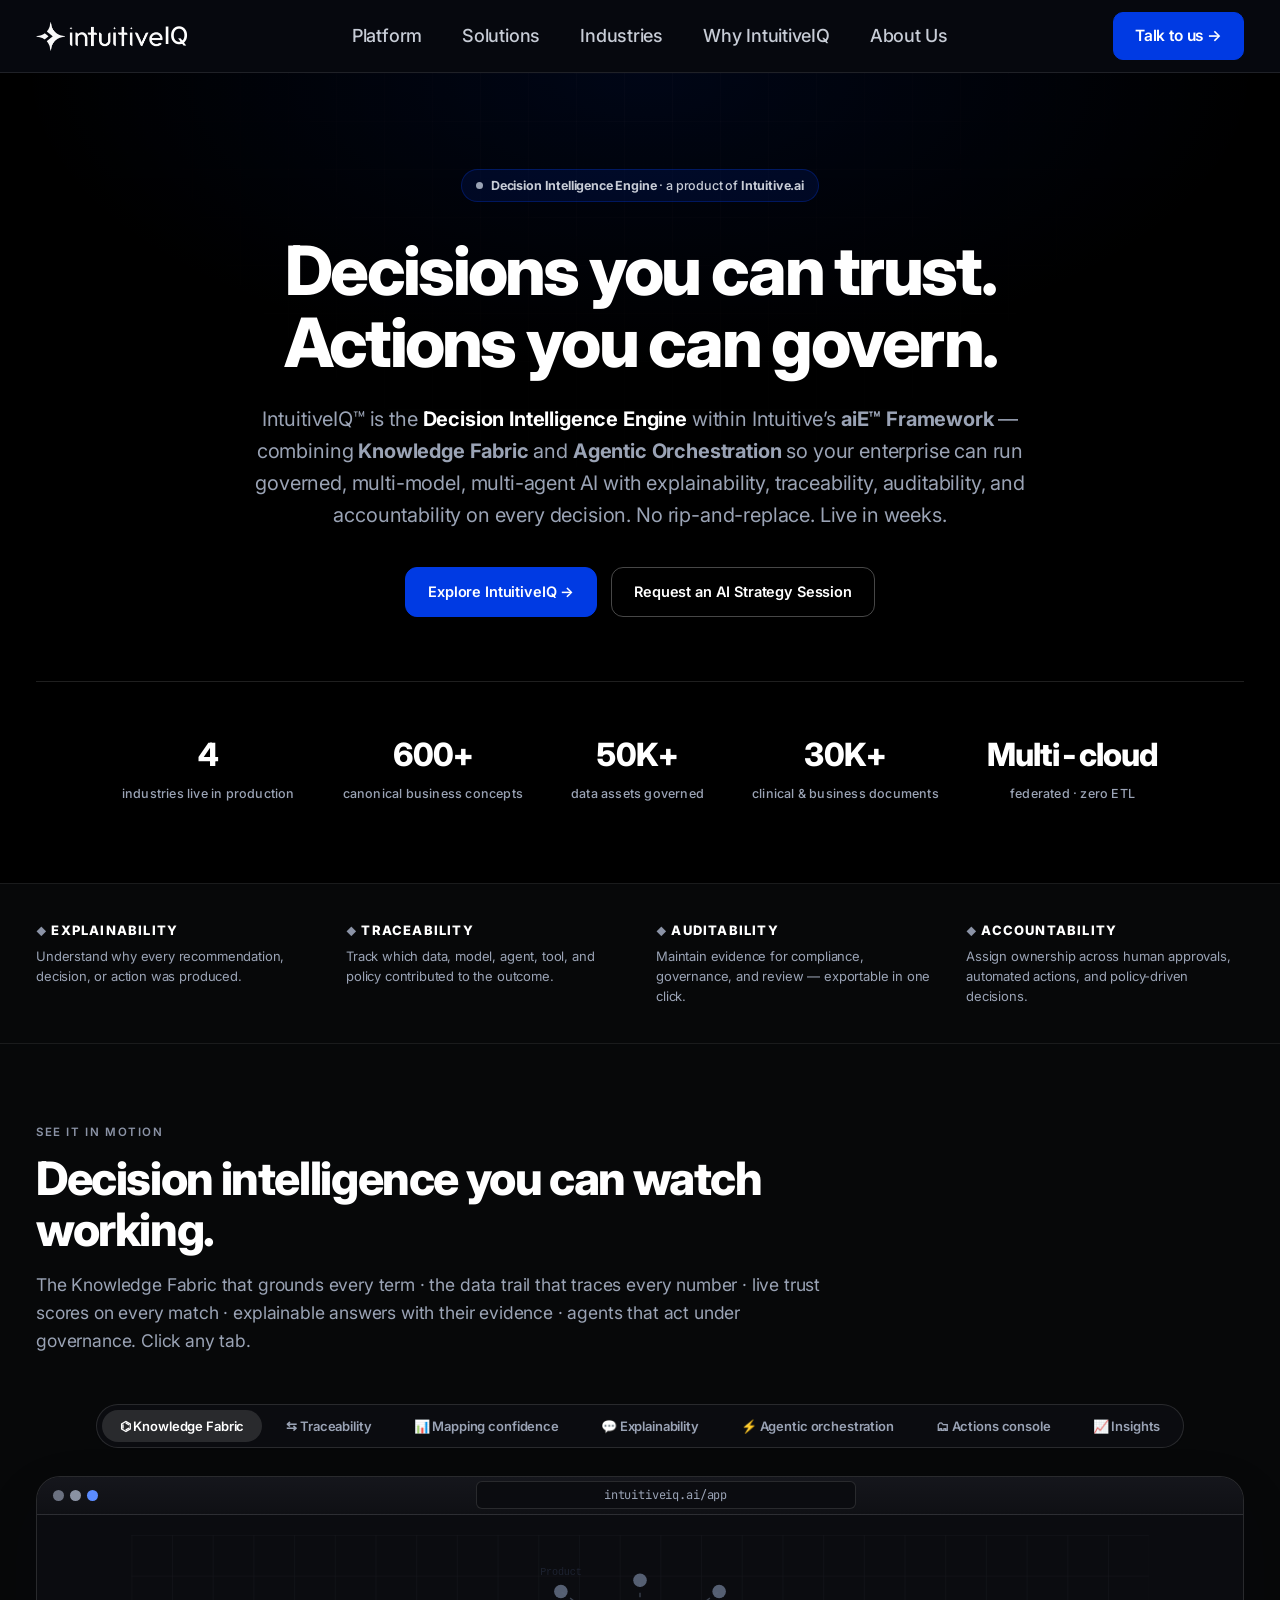
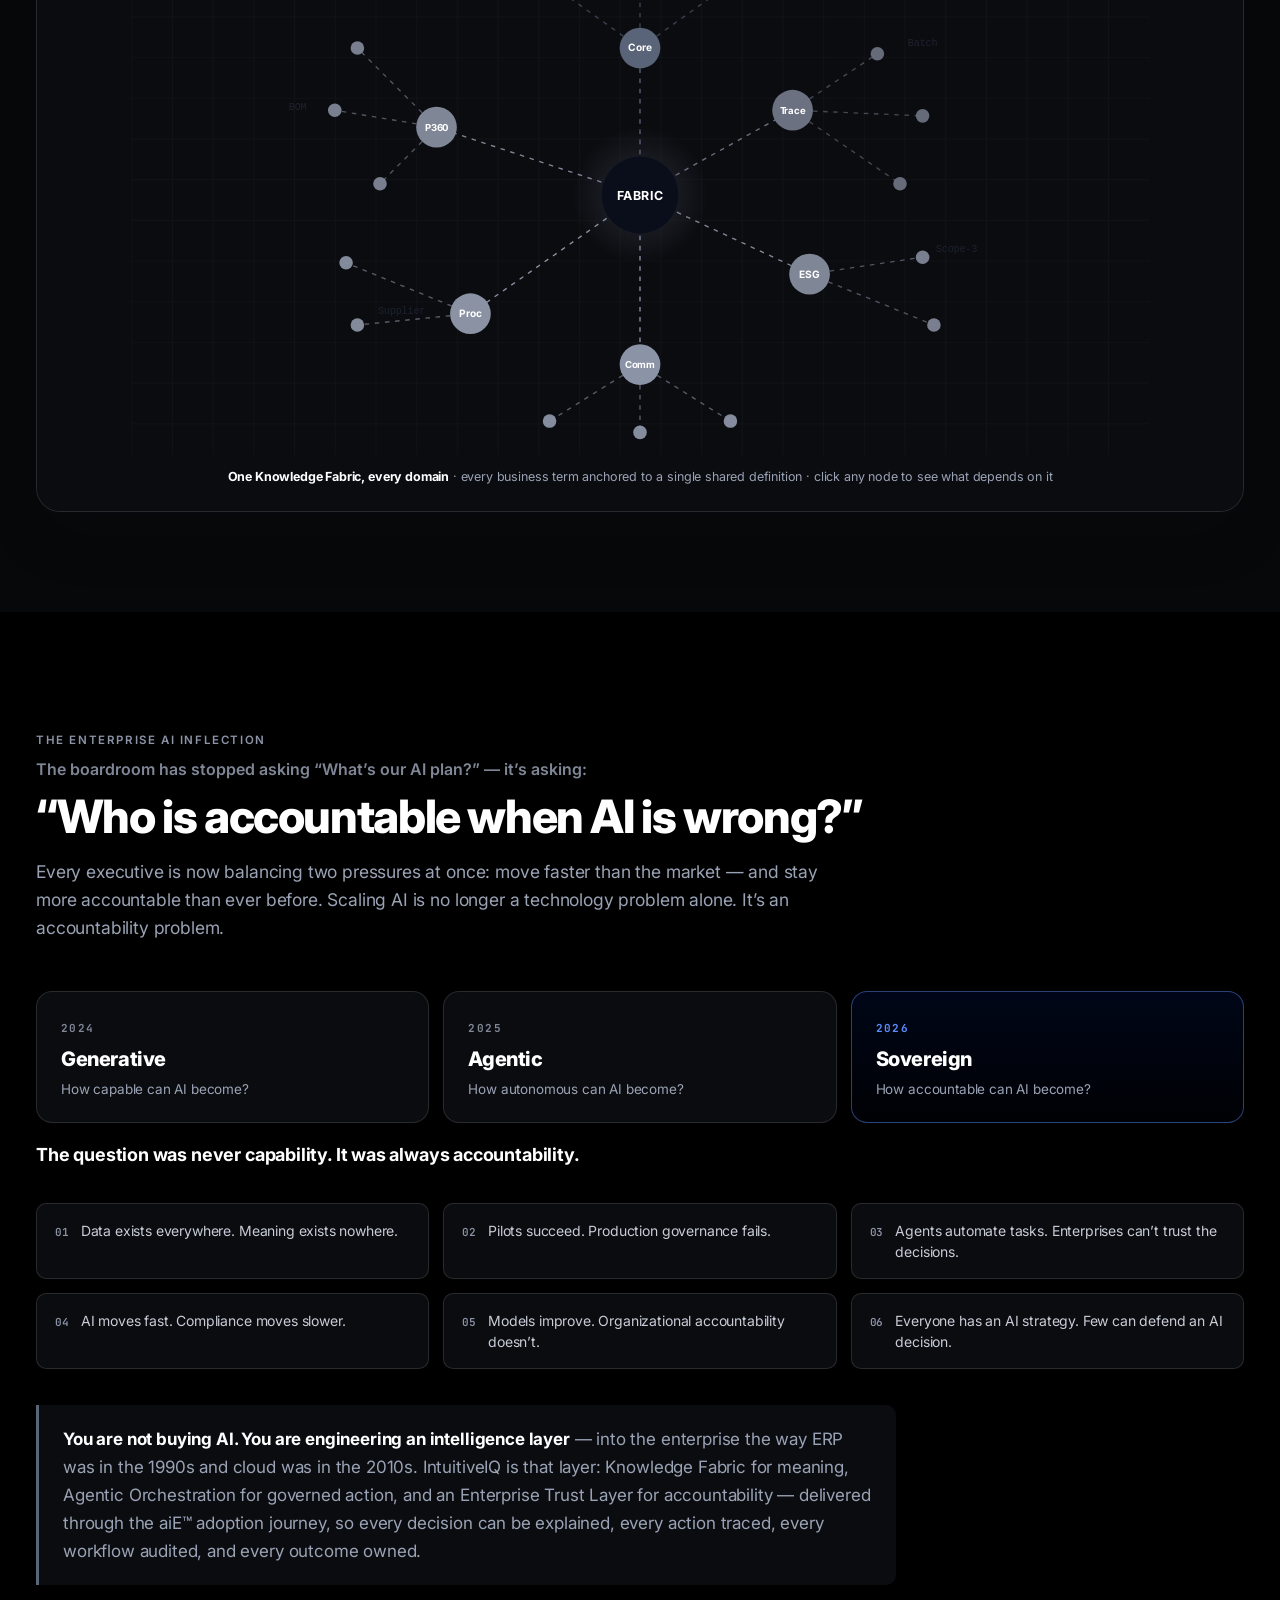
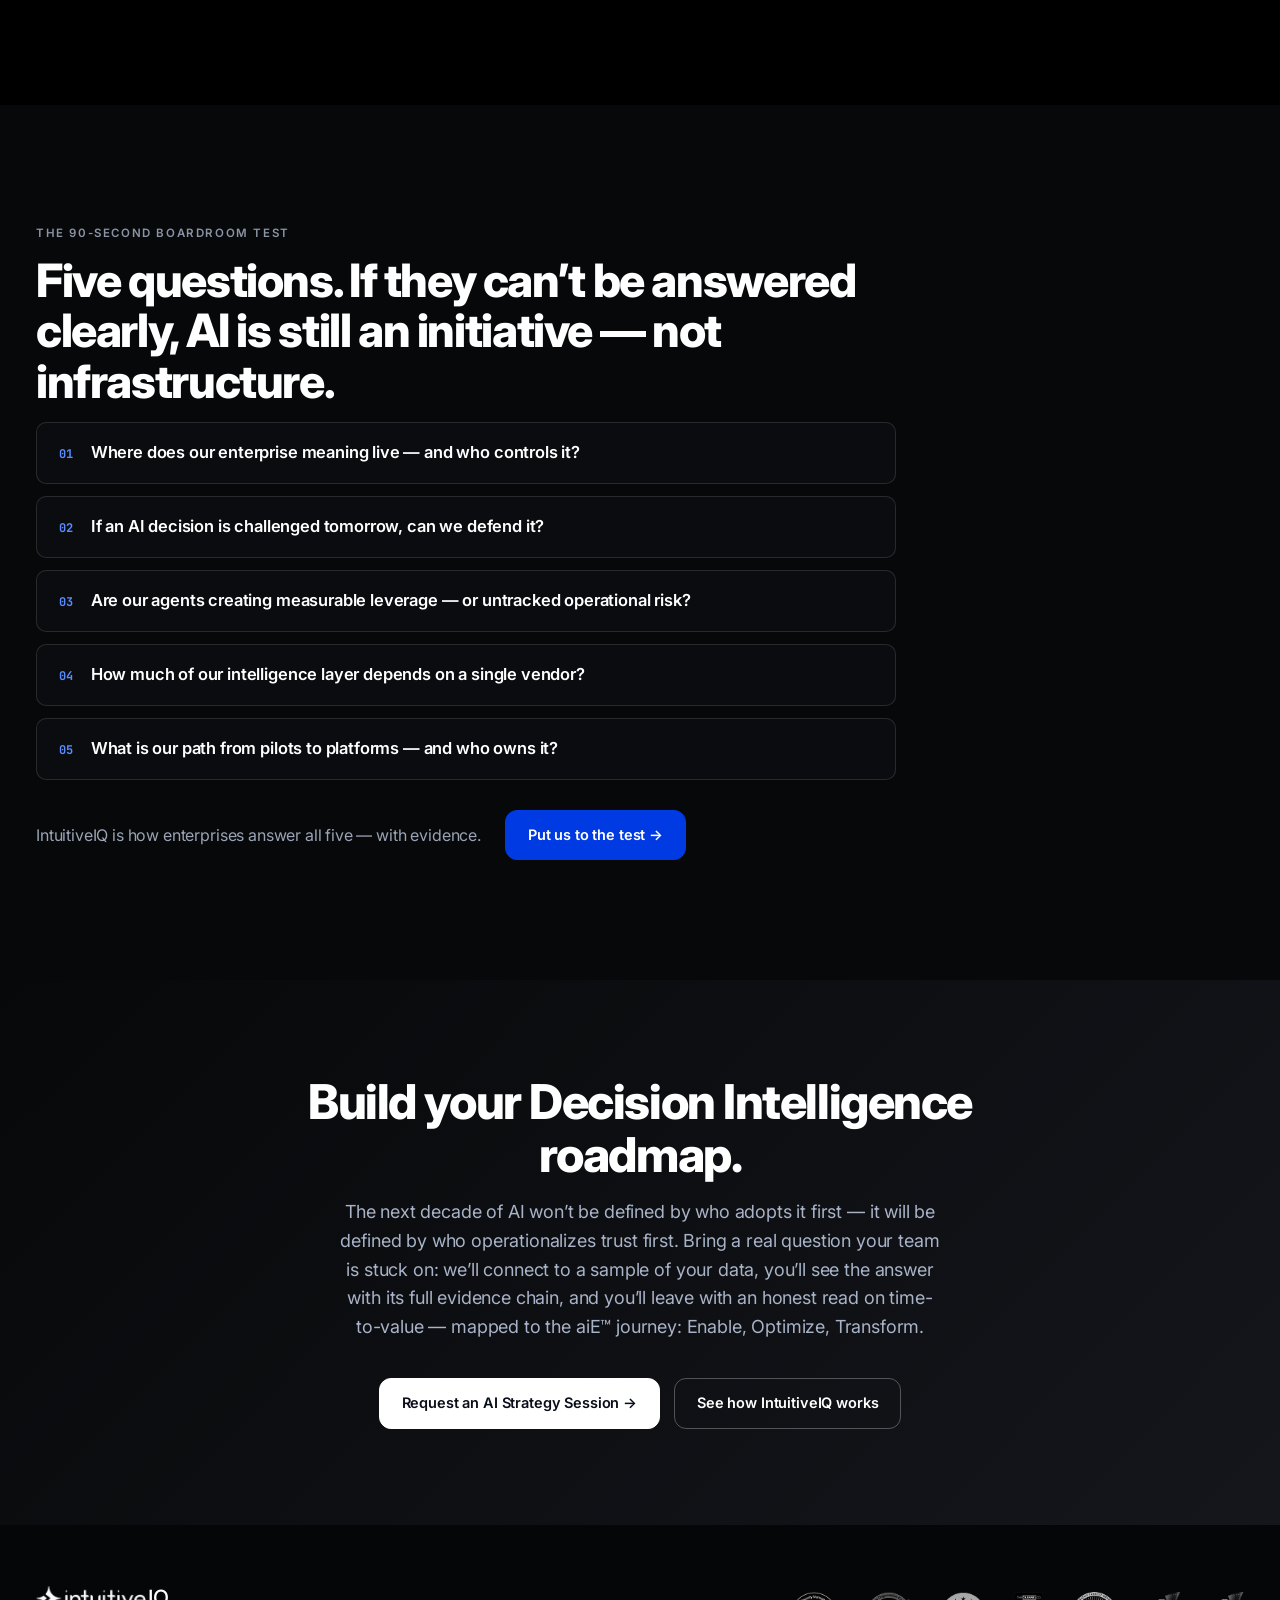
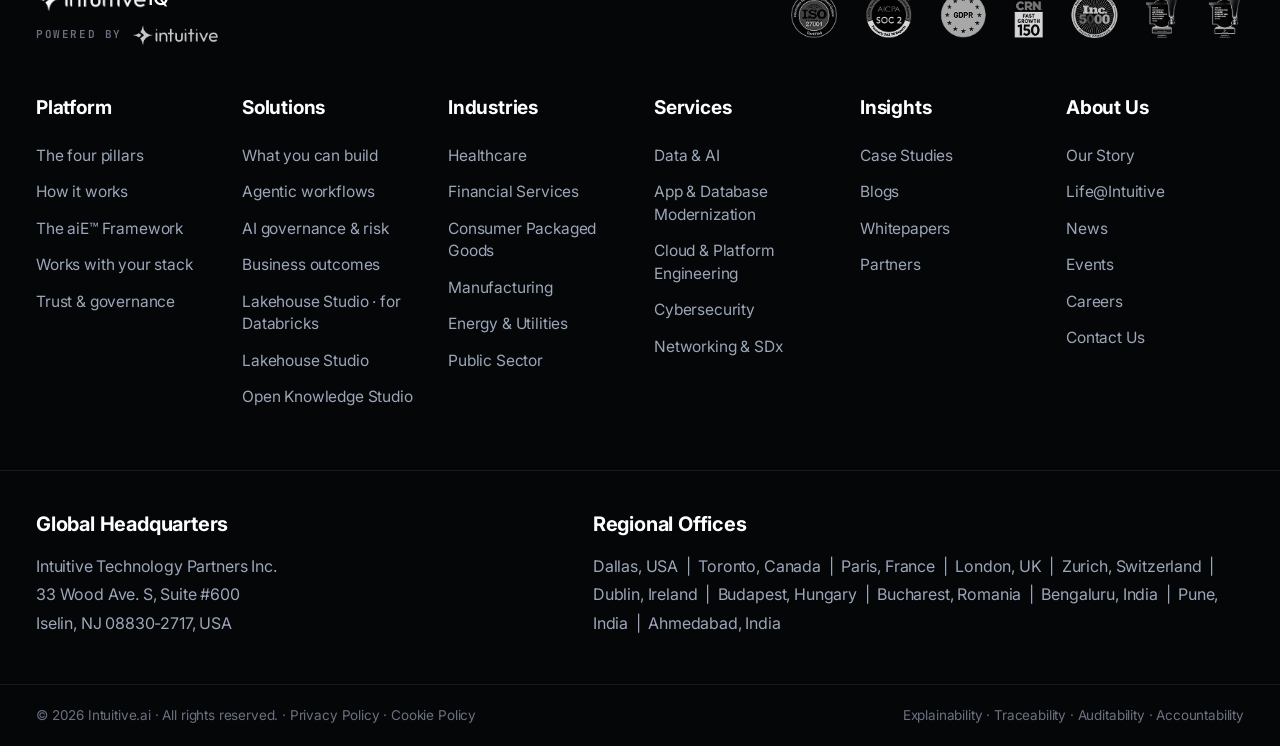
==== index.html @ 305dad5a "Professional hardening: SEO + social + a11y + perf + assets - robots.txt + sitemap.xml (both sites)," ====
<!DOCTYPE html>
<html lang="en">
<head>
  <meta charset="utf-8" />
  <meta name="viewport" content="width=device-width, initial-scale=1" />
  <title>IntuitiveIQ™ | Decision Intelligence Engine for Enterprise AI</title>
  <meta name="description" content="IntuitiveIQ is the Decision Intelligence Engine for enterprise AI — Knowledge Fabric and Agentic Orchestration that make multi-model, multi-agent AI explainable, traceable, auditable, and accountable, within Intuitive’s aiE™ Framework." />
  <meta name="keywords" content="Decision Intelligence Engine, Enterprise AI Platform, Knowledge Fabric, Agentic Orchestration, Multi-Agent AI, Multi-Model AI Governance, AI Governance Platform, Explainable AI, AI Traceability, Enterprise AI Orchestration, Semantic AI Platform, Agentic AI Platform" />
  <meta property="og:title" content="IntuitiveIQ — Decision Intelligence Engine for Enterprise AI" />
  <meta property="og:description" content="IntuitiveIQ is the Decision Intelligence Engine for enterprise AI — Knowledge Fabric and Agentic Orchestration that make multi-model, multi-agent AI explainable, traceable, auditable, and accountable, within Intuitive’s aiE™ Framework." />
  <meta property="og:url" content="https://intuitiveiq.ai/" />
  <meta property="og:type" content="website" />
  <link rel="canonical" href="https://intuitiveiq.ai/" />
  <link rel="icon" href="/favicon.ico" sizes="any" />
  <link rel="icon" type="image/png" sizes="32x32" href="/assets/favicon-32.png" />
  <link rel="icon" type="image/png" sizes="16x16" href="/assets/favicon-16.png" />
  <link rel="apple-touch-icon" sizes="180x180" href="/assets/apple-touch-icon.png" />
  <link rel="manifest" href="/site.webmanifest" />
  <meta name="theme-color" content="#0a0e1a" />
  <meta name="color-scheme" content="dark" />
  <link rel="preconnect" href="https://fonts.googleapis.com">
  <link rel="preconnect" href="https://fonts.gstatic.com" crossorigin>
  <link href="https://fonts.googleapis.com/css2?family=Inter:wght@400;500;600;700;800&family=JetBrains+Mono:wght@500&display=swap" rel="stylesheet">
  <link href="https://api.fontshare.com/v2/css?f[]=satoshi@400,500,700,900&display=swap" rel="stylesheet">
  <link rel="stylesheet" href="styles.css?v=20260612c" />
  <meta property="og:image" content="https://intuitiveiq.ai/assets/og-image.png" />
  <meta property="og:image:width" content="1200" />
  <meta property="og:image:height" content="630" />
  <meta property="og:site_name" content="IntuitiveIQ" />
  <meta name="twitter:card" content="summary_large_image" />
  <meta name="twitter:title" content="IntuitiveIQ — Decision Intelligence Engine for Enterprise AI" />
  <meta name="twitter:description" content="IntuitiveIQ is the Decision Intelligence Engine for enterprise AI — Knowledge Fabric and Agentic Orchestration that make multi-model, multi-agent AI explainable, traceable, auditable, and accountable, within Intuitive’s aiE™ Framework." />
  <meta name="twitter:image" content="https://intuitiveiq.ai/assets/og-image.png" />
  <script type="application/ld+json">
{
  "@context": "https://schema.org",
  "@type": "Organization",
  "name": "IntuitiveIQ",
  "url": "https://intuitiveiq.ai/",
  "logo": "https://intuitiveiq.ai/assets/icon-512.png",
  "description": "The Decision Intelligence Engine for Enterprise AI, a product of Intuitive.",
  "parentOrganization": {
    "@type": "Organization",
    "name": "Intuitive",
    "url": "https://intuitive.ai"
  },
  "sameAs": [
    "https://intuitive.ai"
  ]
}
</script>
  <script type="application/ld+json">
{
  "@context": "https://schema.org",
  "@type": "WebSite",
  "name": "IntuitiveIQ",
  "url": "https://intuitiveiq.ai/"
}
</script>
</head>
<body>
<a class="skip-link" href="#main">Skip to content</a>

<!-- ── Top nav ──────────────────────────────────────────────────────── -->
<header class="nav">
  <div class="nav-inner">
    <div class="brand"><a href="/" class="brand-mark" title="IntuitiveIQ — home" style="color:#fff;text-decoration:none"><img src="assets/intuitive-logo.png?v=2" class="intuitive-logo-img" alt="intuitive" /><span class="brand-iq">IQ</span></a></div>
    <template id="intuitive-svg-fallback">
      <svg class="intuitive-logo" viewBox="0 0 480 100" aria-label="intuitive">
        <path d="M 50 3 L 53 43 L 56 47 L 96 50 L 56 53 L 53 57 L 50 97 L 47 57 L 44 53 L 4 50 L 44 47 L 47 43 Z" fill="currentColor"/>
        <path d="M 134 12 L 136 22 L 146 24 L 136 26 L 134 36 L 132 26 L 122 24 L 132 22 Z" fill="currentColor"/>
        <path d="M 252 8 L 253 14 L 259 15 L 253 16 L 252 22 L 251 16 L 245 15 L 251 14 Z" fill="currentColor"/>
        <text x="118" y="82" font-family="Inter, system-ui, sans-serif" font-weight="600" font-size="76" letter-spacing="-3" fill="currentColor">intuitive</text>
      </svg>
    </template>
    <nav class="nav-links">
      <div class="nav-item"><a href="platform.html">Platform</a>
        <div class="nav-drop">
          <div class="mega-inner">
            <div class="mega-left">
              <h3>Platform</h3>
              <p>The Decision Intelligence Engine — four pillars, one governed lifecycle, live on the stack you already run.</p>
            </div>
            <div class="mega-links">
              <a href="platform.html#platform">Decision Intelligence Engine</a>
              <a href="platform.html#how">How it works</a>
              <a href="platform.html#stack">Works with your stack</a>
              <a href="platform.html#trust">Trust &amp; governance</a>
            </div>
          </div>
        </div>
      </div>
      <div class="nav-item"><a href="solutions.html">Solutions</a>
        <div class="nav-drop">
          <div class="mega-inner">
            <div class="mega-left">
              <h3>Solutions</h3>
              <p>From trusted assistants to governed digital workers — and the business outcomes they deliver.</p>
            </div>
            <div class="mega-links">
              <a href="solutions.html#build">What you can build</a>
              <a href="solutions.html#agentic-workflows">Agentic business workflows</a>
              <a href="solutions.html#governance">AI governance &amp; risk</a>
              <a href="solutions.html#outcomes">Business outcomes</a>
              <a href="https://dbx.intuitiveiq.ai/lakehouse/">Lakehouse Studio · for Databricks</a>
            </div>
          </div>
        </div>
      </div>
      <div class="nav-item"><a href="industries.html">Industries</a>
        <div class="nav-drop">
          <div class="mega-inner">
            <div class="mega-left">
              <h3>Industries</h3>
              <p>Pre-built business vocabularies and AI playbooks — delivered through the aiE™ adoption model.</p>
            </div>
            <div class="mega-links">
              <a href="industries.html#healthcare">Healthcare</a>
              <a href="industries.html#financial-services">Financial Services</a>
              <a href="industries.html#cpg">Consumer Packaged Goods</a>
              <a href="industries.html#manufacturing">Manufacturing</a>
              <a href="industries.html#energy">Energy &amp; Utilities</a>
              <a href="industries.html#public-sector">Public Sector</a>
            </div>
          </div>
        </div>
      </div>
      <div class="nav-item"><a href="company.html">Why IntuitiveIQ</a>
        <div class="nav-drop">
          <div class="mega-inner">
            <div class="mega-left">
              <h3>Why IntuitiveIQ</h3>
              <p>Owned intelligence — engineered by Intuitive, delivered through the aiE™ Framework.</p>
            </div>
            <div class="mega-links">
              <a href="company.html#moat">What makes us different</a>
              <a href="company.html#company">Engineered by Intuitive</a>
              <a href="platform.html#aie">The aiE™ Framework</a>
              <a href="index.html#boardroom-test">The 90-second boardroom test</a>
            </div>
          </div>
        </div>
      </div>
      <div class="nav-item"><a href="https://intuitive.ai/about-us/our-story/" target="_blank" rel="noopener">About Us</a>
        <div class="nav-drop">
          <div class="mega-inner">
            <div class="mega-left">
              <h3>About Us</h3>
              <p>We are an AI-first innovation and engineering company delivering engineering breakthroughs.</p>
            </div>
            <div class="mega-links">
              <a href="https://intuitive.ai/about-us/our-story/" target="_blank" rel="noopener">Our Story</a>
              <a href="https://intuitive.ai/about-us/events/" target="_blank" rel="noopener">Events</a>
              <a href="https://intuitive.ai/about-us/life-at-intuitive/" target="_blank" rel="noopener">Life@Intuitive</a>
              <a href="https://intuitive.ai/careers/" target="_blank" rel="noopener">Careers</a>
              <a href="https://intuitive.ai/about-us/news/" target="_blank" rel="noopener">News</a>
            </div>
          </div>
        </div>
      </div>
    </nav>
    <button class="nav-burger" aria-label="Menu" aria-expanded="false">☰</button>
    <div class="nav-cta">
      <a href="mailto:hello@intuitive.ai?subject=IntuitiveIQ" class="btn btn-primary">Talk to us →</a>
    </div>
  </div>
</header>
<main id="main">

<!-- ── Hero ─────────────────────────────────────────────────────────── -->
<section class="hero">
  <video class="hero-video" autoplay muted loop playsinline preload="metadata" aria-hidden="true">
    <source src="assets/media/home-vid.mp4" type="video/mp4" />
  </video>
  <div class="hero-veil" aria-hidden="true"></div>
  <div class="container hero-inner">
    <div class="hero-badge">
      <span class="dot"></span>
      <span><b>Decision Intelligence Engine</b> · a product of <b>Intuitive.ai</b></span>
    </div>
    <h1 class="hero-title">
      Decisions you can <span class="grad">trust.</span><br/>
      Actions you can <span class="grad">govern.</span>
    </h1>
    <p class="hero-sub">
      IntuitiveIQ™ is the <a href="platform.html#platform" style="color:#fff;font-weight:700">Decision Intelligence Engine</a> within Intuitive&rsquo;s <b>aiE™ Framework</b> — combining <b>Knowledge Fabric</b>
      and <b>Agentic Orchestration</b> so your enterprise can run governed, multi-model,
      multi-agent AI with explainability, traceability, auditability, and accountability
      on every decision. No rip-and-replace. Live in weeks.
    </p>
    <div class="hero-actions">
      <a href="platform.html" class="btn btn-primary lg">Explore IntuitiveIQ →</a>
      <a href="#contact" class="btn btn-ghost lg">Request an AI Strategy Session</a>
    </div>
    <div class="hero-meta">
      <div><b>4</b><span>industries live in production</span></div>
      <div><b>600+</b><span>canonical business concepts</span></div>
      <div><b>50K+</b><span>data assets governed</span></div>
      <div><b>30K+</b><span>clinical &amp; business documents</span></div>
      <div><b>Multi-cloud</b><span>federated · zero ETL</span></div>
    </div>
  </div>
  <!-- Decorative grid + glow -->
  <div class="hero-decor" aria-hidden="true"></div>
</section>

<!-- ── Trust promise strip ──────────────────────────────────────────── -->
<section class="promise" aria-label="Trust promise">
  <div class="container promise-grid">
    <div class="promise-item">
      <h4>Explainability</h4>
      <p>Understand why every recommendation, decision, or action was produced.</p>
    </div>
    <div class="promise-item">
      <h4>Traceability</h4>
      <p>Track which data, model, agent, tool, and policy contributed to the outcome.</p>
    </div>
    <div class="promise-item">
      <h4>Auditability</h4>
      <p>Maintain evidence for compliance, governance, and review — exportable in one click.</p>
    </div>
    <div class="promise-item">
      <h4>Accountability</h4>
      <p>Assign ownership across human approvals, automated actions, and policy-driven decisions.</p>
    </div>
  </div>
</section>

<!-- ── Live visualization showcase ─────────────────────────────────── -->
<section class="visual-section">
  <div class="container">
    <p class="eyebrow">See it in motion</p>
    <h2 class="section-title">Decision intelligence you can watch working.</h2>
    <p class="section-sub">The Knowledge Fabric that grounds every term · the data trail that traces every number · live trust scores on every match · explainable answers with their evidence · agents that act under governance. Click any tab.</p>

    <div class="visual-tabs" role="tablist" aria-label="Decision intelligence in motion">
      <button class="vt-pill active" data-vt="kg" role="tab" id="tab-kg" aria-controls="panel-kg" aria-selected="true">⌬ Knowledge Fabric</button>
      <button class="vt-pill" data-vt="lineage" role="tab" id="tab-lineage" aria-controls="panel-lineage" aria-selected="false" tabindex="-1">⇆ Traceability</button>
      <button class="vt-pill" data-vt="confidence" role="tab" id="tab-confidence" aria-controls="panel-confidence" aria-selected="false" tabindex="-1">📊 Mapping confidence</button>
      <button class="vt-pill" data-vt="ask" role="tab" id="tab-ask" aria-controls="panel-ask" aria-selected="false" tabindex="-1">💬 Explainability</button>
      <button class="vt-pill" data-vt="action" role="tab" id="tab-action" aria-controls="panel-action" aria-selected="false" tabindex="-1">⚡ Agentic orchestration</button>
      <button class="vt-pill" data-vt="console" role="tab" id="tab-console" aria-controls="panel-console" aria-selected="false" tabindex="-1">🗂 Actions console</button>
      <button class="vt-pill" data-vt="dash" role="tab" id="tab-dash" aria-controls="panel-dash" aria-selected="false" tabindex="-1">📈 Insights</button>
    </div>

    <!-- Browser-chrome wrapper — gives the visuals an "in-app" feel -->
    <div class="visual-stage">
      <div class="vs-chrome">
        <span class="dot r"></span><span class="dot y"></span><span class="dot g"></span>
        <div class="vs-url">intuitiveiq.ai/app</div>
      </div>

      <!-- ── PANE 1 · Animated Knowledge Graph ──────────────────────── -->
      <div class="visual-pane vp-kg active" role="tabpanel" id="panel-kg" aria-labelledby="tab-kg">
        <svg class="anim-kg" viewBox="0 0 900 460" preserveAspectRatio="xMidYMid meet">
          <!-- Background grid -->
          <defs>
            <pattern id="grid-kg" width="36" height="36" patternUnits="userSpaceOnUse">
              <path d="M 36 0 L 0 0 0 36" fill="none" stroke="#15161c" stroke-width="1"/>
            </pattern>
            <radialGradient id="centerGlow" cx="50%" cy="50%" r="50%">
              <stop offset="0%" stop-color="#5a6478" stop-opacity="0.35"/>
              <stop offset="100%" stop-color="#5a6478" stop-opacity="0"/>
            </radialGradient>
          </defs>
          <rect width="900" height="460" fill="url(#grid-kg)"/>

          <!-- Edges (dashed flow) — drawn under nodes -->
          <g class="kg-edges" stroke-width="1.2" fill="none" stroke-dasharray="4 5">
            <!-- center → phase rings -->
            <line x1="450" y1="230" x2="450" y2="100"  stroke="#5a6478"/>
            <line x1="450" y1="230" x2="585" y2="155" stroke="#6b7180"/>
            <line x1="450" y1="230" x2="600" y2="300" stroke="#7f8696"/>
            <line x1="450" y1="230" x2="450" y2="380" stroke="#8b93a6"/>
            <line x1="450" y1="230" x2="300" y2="335" stroke="#8a92a3"/>
            <line x1="450" y1="230" x2="270" y2="170" stroke="#7f8696"/>
            <!-- phase → leaves (subset) -->
            <line x1="450" y1="100"  x2="380" y2="50"  stroke="#5a6478" opacity=".6"/>
            <line x1="450" y1="100"  x2="450" y2="40"  stroke="#5a6478" opacity=".6"/>
            <line x1="450" y1="100"  x2="520" y2="50"  stroke="#5a6478" opacity=".6"/>
            <line x1="585" y1="155" x2="660" y2="105" stroke="#6b7180" opacity=".6"/>
            <line x1="585" y1="155" x2="700" y2="160" stroke="#6b7180" opacity=".6"/>
            <line x1="585" y1="155" x2="680" y2="220" stroke="#6b7180" opacity=".6"/>
            <line x1="600" y1="300" x2="700" y2="285" stroke="#7f8696" opacity=".6"/>
            <line x1="600" y1="300" x2="710" y2="345" stroke="#7f8696" opacity=".6"/>
            <line x1="450" y1="380" x2="370" y2="430" stroke="#8b93a6" opacity=".6"/>
            <line x1="450" y1="380" x2="450" y2="440" stroke="#8b93a6" opacity=".6"/>
            <line x1="450" y1="380" x2="530" y2="430" stroke="#8b93a6" opacity=".6"/>
            <line x1="300" y1="335" x2="200" y2="345" stroke="#8a92a3" opacity=".6"/>
            <line x1="300" y1="335" x2="190" y2="290" stroke="#8a92a3" opacity=".6"/>
            <line x1="270" y1="170" x2="180" y2="155" stroke="#7f8696" opacity=".6"/>
            <line x1="270" y1="170" x2="200" y2="100" stroke="#7f8696" opacity=".6"/>
            <line x1="270" y1="170" x2="220" y2="220" stroke="#7f8696" opacity=".6"/>
          </g>

          <!-- Center "Fabric" hub -->
          <circle cx="450" cy="230" r="60" fill="url(#centerGlow)"/>
          <circle cx="450" cy="230" r="34" fill="#0a0e1a" class="kg-pulse"/>
          <text x="450" y="234" text-anchor="middle" font-size="11" font-weight="700" fill="#fff" letter-spacing="0.5">FABRIC</text>

          <!-- 6 phase nodes -->
          <g class="kg-phase">
            <circle cx="450" cy="100"  r="18" fill="#5a6478"/><text x="450" y="103" text-anchor="middle" font-size="9" fill="#fff" font-weight="700">Core</text>
            <circle cx="585" cy="155" r="18" fill="#6b7180"/><text x="585" y="158" text-anchor="middle" font-size="8.5" fill="#fff" font-weight="700">Trace</text>
            <circle cx="600" cy="300" r="18" fill="#7f8696"/><text x="600" y="303" text-anchor="middle" font-size="9" fill="#fff" font-weight="700">ESG</text>
            <circle cx="450" cy="380" r="18" fill="#8b93a6"/><text x="450" y="383" text-anchor="middle" font-size="8.5" fill="#fff" font-weight="700">Comm</text>
            <circle cx="300" cy="335" r="18" fill="#8a92a3"/><text x="300" y="338" text-anchor="middle" font-size="9" fill="#fff" font-weight="700">Proc</text>
            <circle cx="270" cy="170" r="18" fill="#7f8696"/><text x="270" y="173" text-anchor="middle" font-size="8.5" fill="#fff" font-weight="700">P360</text>
          </g>

          <!-- Leaf class nodes -->
          <g class="kg-leaves" fill-opacity="0.95">
            <!-- Core leaves -->
            <circle cx="380" cy="50"  r="6" fill="#5a6478"/>
            <circle cx="450" cy="40"  r="6" fill="#5a6478"/>
            <circle cx="520" cy="50"  r="6" fill="#5a6478"/>
            <!-- Trace -->
            <circle cx="660" cy="105" r="6" fill="#6b7180"/>
            <circle cx="700" cy="160" r="6" fill="#6b7180"/>
            <circle cx="680" cy="220" r="6" fill="#6b7180"/>
            <!-- ESG -->
            <circle cx="700" cy="285" r="6" fill="#7f8696"/>
            <circle cx="710" cy="345" r="6" fill="#7f8696"/>
            <!-- Comm -->
            <circle cx="370" cy="430" r="6" fill="#8b93a6"/>
            <circle cx="450" cy="440" r="6" fill="#8b93a6"/>
            <circle cx="530" cy="430" r="6" fill="#8b93a6"/>
            <!-- Proc -->
            <circle cx="200" cy="345" r="6" fill="#8a92a3"/>
            <circle cx="190" cy="290" r="6" fill="#8a92a3"/>
            <!-- P360 -->
            <circle cx="180" cy="155" r="6" fill="#7f8696"/>
            <circle cx="200" cy="100" r="6" fill="#7f8696"/>
            <circle cx="220" cy="220" r="6" fill="#7f8696"/>
          </g>

          <!-- Sweeping highlight ring -->
          <circle cx="450" cy="230" r="0" fill="none" stroke="#5a6478" stroke-width="1.5" class="kg-sweep"/>

          <!-- Sample labels (only a few) -->
          <text x="380" y="35" text-anchor="middle" font-size="9" fill="#1d2230" font-family="ui-monospace,Menlo,monospace">Product</text>
          <text x="700" y="98" text-anchor="middle" font-size="9" fill="#1d2230" font-family="ui-monospace,Menlo,monospace">Batch</text>
          <text x="730" y="280" text-anchor="middle" font-size="9" fill="#1d2230" font-family="ui-monospace,Menlo,monospace">Scope-3</text>
          <text x="260" y="335" text-anchor="end" font-size="9" fill="#1d2230" font-family="ui-monospace,Menlo,monospace">Supplier</text>
          <text x="155" y="155" text-anchor="end" font-size="9" fill="#1d2230" font-family="ui-monospace,Menlo,monospace">BOM</text>
        </svg>
        <div class="vs-caption">
          <b>One Knowledge Fabric, every domain</b> · every business term anchored to a single shared definition · click any node to see what depends on it
        </div>
      </div>

      <!-- ── PANE 2 · Animated Lineage Flow ─────────────────────────── -->
      <div class="visual-pane vp-lineage" role="tabpanel" id="panel-lineage" aria-labelledby="tab-lineage">
        <svg class="anim-lineage" viewBox="0 0 900 460" preserveAspectRatio="xMidYMid meet">
          <defs>
            <linearGradient id="flowGradient" x1="0" x2="1" y1="0" y2="0">
              <stop offset="0%" stop-color="#5a6478"/>
              <stop offset="33%" stop-color="#1d2230"/>
              <stop offset="66%" stop-color="#8b93a6"/>
              <stop offset="100%" stop-color="#6b7180"/>
            </linearGradient>
          </defs>
          <!-- Layer headers -->
          <g class="lineage-headers" font-size="10" font-weight="700" font-family="ui-monospace,Menlo,monospace" letter-spacing="1.5" text-anchor="middle">
            <text x="100" y="30" fill="#5a6478">YOUR SYSTEMS</text>
            <text x="290" y="30" fill="#5a6478">RAW</text>
            <text x="480" y="30" fill="#1d2230">CLEANED</text>
            <text x="670" y="30" fill="#8b93a6">GOVERNED</text>
            <text x="840" y="30" fill="#5a6478">BUSINESS TERM</text>
          </g>

          <!-- Layer 1: Sources (5 cards) -->
          <g class="lineage-sources">
            <g transform="translate(40,60)" class="ln-card src">
              <rect width="120" height="38" rx="6" fill="#fff" stroke="#2a2f3c"/>
              <text x="14" y="17" font-size="11" font-weight="600" fill="#0a0e1a">🏢 SAP ECC</text>
              <text x="14" y="30" font-size="9.5" fill="#8a92a3">1,500 tables</text>
            </g>
            <g transform="translate(40,120)" class="ln-card src">
              <rect width="120" height="38" rx="6" fill="#fff" stroke="#2a2f3c"/>
              <text x="14" y="17" font-size="11" font-weight="600" fill="#0a0e1a">☁ Salesforce</text>
              <text x="14" y="30" font-size="9.5" fill="#8a92a3">700 tables</text>
            </g>
            <g transform="translate(40,180)" class="ln-card src">
              <rect width="120" height="38" rx="6" fill="#fff" stroke="#2a2f3c"/>
              <text x="14" y="17" font-size="11" font-weight="600" fill="#0a0e1a">🏭 MES Plant</text>
              <text x="14" y="30" font-size="9.5" fill="#8a92a3">1,400 tables</text>
            </g>
            <g transform="translate(40,240)" class="ln-card src">
              <rect width="120" height="38" rx="6" fill="#fff" stroke="#2a2f3c"/>
              <text x="14" y="17" font-size="11" font-weight="600" fill="#0a0e1a">🌱 ESG Source</text>
              <text x="14" y="30" font-size="9.5" fill="#8a92a3">300 tables</text>
            </g>
            <g transform="translate(40,300)" class="ln-card src">
              <rect width="120" height="38" rx="6" fill="#fff" stroke="#2a2f3c"/>
              <text x="14" y="17" font-size="11" font-weight="600" fill="#0a0e1a">📦 WMS/TMS</text>
              <text x="14" y="30" font-size="9.5" fill="#8a92a3">700 tables</text>
            </g>
          </g>

          <!-- Layer 2: Raw (grid of tiny dots representing 10K tables) -->
          <g class="lineage-raw" fill="#5a6478" opacity="0.55">
            <g transform="translate(230,45)" id="raw-cluster"></g>
          </g>

          <!-- Layer 3: Silver -->
          <g class="lineage-silver">
            <g transform="translate(420,90)" class="ln-card silver"><rect width="120" height="38" rx="6" fill="#1d2230"/><text x="14" y="17" font-size="11" font-weight="600" fill="#fff">products</text><text x="14" y="30" font-size="9.5" fill="#8a92a3">cleaned · conformed</text></g>
            <g transform="translate(420,150)" class="ln-card silver"><rect width="120" height="38" rx="6" fill="#1d2230"/><text x="14" y="17" font-size="11" font-weight="600" fill="#fff">suppliers</text><text x="14" y="30" font-size="9.5" fill="#8a92a3">cleaned · conformed</text></g>
            <g transform="translate(420,210)" class="ln-card silver"><rect width="120" height="38" rx="6" fill="#1d2230"/><text x="14" y="17" font-size="11" font-weight="600" fill="#fff">batches</text><text x="14" y="30" font-size="9.5" fill="#8a92a3">cleaned · conformed</text></g>
            <g transform="translate(420,270)" class="ln-card silver"><rect width="120" height="38" rx="6" fill="#1d2230"/><text x="14" y="17" font-size="11" font-weight="600" fill="#fff">emissions</text><text x="14" y="30" font-size="9.5" fill="#8a92a3">cleaned · conformed</text></g>
          </g>

          <!-- Layer 4: Gold -->
          <g class="lineage-gold">
            <g transform="translate(610,90)" class="ln-card gold"><rect width="120" height="38" rx="6" fill="#fff" stroke="#8b93a6" stroke-width="1.5"/><text x="14" y="17" font-size="11" font-weight="600" fill="#0a0e1a">products</text><text x="14" y="30" font-size="9.5" fill="#8b93a6">quality-checked</text></g>
            <g transform="translate(610,150)" class="ln-card gold"><rect width="120" height="38" rx="6" fill="#fff" stroke="#8b93a6" stroke-width="1.5"/><text x="14" y="17" font-size="11" font-weight="600" fill="#0a0e1a">suppliers</text><text x="14" y="30" font-size="9.5" fill="#8b93a6">quality-checked</text></g>
            <g transform="translate(610,210)" class="ln-card gold"><rect width="120" height="38" rx="6" fill="#fff" stroke="#8b93a6" stroke-width="1.5"/><text x="14" y="17" font-size="11" font-weight="600" fill="#0a0e1a">batches</text><text x="14" y="30" font-size="9.5" fill="#8b93a6">quality-checked</text></g>
            <g transform="translate(610,270)" class="ln-card gold"><rect width="120" height="38" rx="6" fill="#fff" stroke="#8b93a6" stroke-width="1.5"/><text x="14" y="17" font-size="11" font-weight="600" fill="#0a0e1a">emissions</text><text x="14" y="30" font-size="9.5" fill="#8b93a6">quality-checked</text></g>
          </g>

          <!-- Layer 5: Business Terms -->
          <g class="lineage-sem">
            <g transform="translate(790,90)" class="ln-card sem"><rect width="100" height="38" rx="6" fill="#fff" stroke="#6b7180" stroke-width="1.5"/><text x="10" y="17" font-size="10.5" font-weight="600" fill="#5a6478">Product</text><text x="10" y="30" font-size="9" fill="#6b7180">business term</text></g>
            <g transform="translate(790,150)" class="ln-card sem"><rect width="100" height="38" rx="6" fill="#fff" stroke="#6b7180" stroke-width="1.5"/><text x="10" y="17" font-size="10.5" font-weight="600" fill="#5a6478">Supplier</text><text x="10" y="30" font-size="9" fill="#6b7180">business term</text></g>
            <g transform="translate(790,210)" class="ln-card sem"><rect width="100" height="38" rx="6" fill="#fff" stroke="#6b7180" stroke-width="1.5"/><text x="10" y="17" font-size="10.5" font-weight="600" fill="#5a6478">Batch</text><text x="10" y="30" font-size="9" fill="#6b7180">business term</text></g>
            <g transform="translate(790,270)" class="ln-card sem"><rect width="100" height="38" rx="6" fill="#fff" stroke="#6b7180" stroke-width="1.5"/><text x="10" y="17" font-size="10.5" font-weight="600" fill="#5a6478">Emission</text><text x="10" y="30" font-size="9" fill="#6b7180">business term</text></g>
          </g>

          <!-- Animated flow arrows (SVG dasharray animation) -->
          <g class="ln-flow" stroke-width="2" stroke-dasharray="6 6" fill="none">
            <path d="M 165 79 L 220 60" stroke="#5a6478"/>
            <path d="M 165 139 L 220 90" stroke="#5a6478"/>
            <path d="M 165 199 L 220 130" stroke="#5a6478"/>
            <path d="M 380 60 L 415 109" stroke="#1d2230"/>
            <path d="M 380 100 L 415 169" stroke="#1d2230"/>
            <path d="M 380 140 L 415 229" stroke="#1d2230"/>
            <path d="M 540 109 L 605 109" stroke="#8b93a6"/>
            <path d="M 540 169 L 605 169" stroke="#8b93a6"/>
            <path d="M 540 229 L 605 229" stroke="#8b93a6"/>
            <path d="M 540 289 L 605 289" stroke="#8b93a6"/>
            <path d="M 730 109 L 785 109" stroke="#6b7180"/>
            <path d="M 730 169 L 785 169" stroke="#6b7180"/>
            <path d="M 730 229 L 785 229" stroke="#6b7180"/>
            <path d="M 730 289 L 785 289" stroke="#6b7180"/>
          </g>

          <!-- Travelling particle -->
          <circle r="4" fill="#8b93a6" class="ln-particle">
            <animateMotion dur="6s" repeatCount="indefinite" rotate="auto"
                           path="M 165 139 C 280 100, 380 130, 480 169 C 580 200, 680 169, 850 169"/>
            <animate attributeName="opacity" values="0;1;1;0" dur="6s" repeatCount="indefinite"/>
          </circle>
          <circle r="3" fill="#6b7180" class="ln-particle">
            <animateMotion dur="7s" begin="2s" repeatCount="indefinite" rotate="auto"
                           path="M 165 199 C 290 200, 380 220, 480 229 C 580 240, 680 229, 850 229"/>
            <animate attributeName="opacity" values="0;1;1;0" dur="7s" begin="2s" repeatCount="indefinite"/>
          </circle>
          <circle r="3.5" fill="#7f8696" class="ln-particle">
            <animateMotion dur="6.5s" begin="3.5s" repeatCount="indefinite" rotate="auto"
                           path="M 165 259 C 280 260, 380 285, 480 289 C 580 290, 680 289, 850 289"/>
            <animate attributeName="opacity" values="0;1;1;0" dur="6.5s" begin="3.5s" repeatCount="indefinite"/>
          </circle>
        </svg>
        <div class="vs-caption">
          <b>Every number, traceable to its source</b> · watch data flow from your business systems through quality checks into a governed business term — defendable end-to-end
        </div>
      </div>

      <!-- ── PANE 3 · Trust Score ─────────────────────────────────────── -->
      <div class="visual-pane vp-confidence" role="tabpanel" id="panel-confidence" aria-labelledby="tab-confidence">
        <div class="anim-confidence">
          <div class="conf-header">
            <div class="conf-title-block">
              <span class="conf-title">Live Trust Score</span>
              <span class="conf-sub">how confident the platform is in each match · 13 independent checks</span>
            </div>
            <div class="conf-legend">
              <span class="cl green">≥85% auto-promote</span>
              <span class="cl amber">50–85% review</span>
              <span class="cl red">&lt;50% steward attention</span>
            </div>
          </div>

          <div class="conf-rows">
            <div class="conf-row" style="--w:96%">
              <div class="conf-mapping">
                <code class="src">Sales · GTIN</code>
                <span class="arr">→</span>
                <code class="cls">Product</code>
              </div>
              <div class="conf-bar-wrap"><div class="conf-bar green"></div></div>
              <div class="conf-pct green">96%</div>
              <div class="conf-signals">
                <span class="sig on">Catalog</span><span class="sig on">Key</span><span class="sig on">Name</span><span class="sig on">Link</span><span class="sig on">Type</span><span class="sig on">AI</span>
              </div>
            </div>

            <div class="conf-row" style="--w:92%">
              <div class="conf-mapping">
                <code class="src">Suppliers · GLN</code>
                <span class="arr">→</span>
                <code class="cls">Supplier</code>
              </div>
              <div class="conf-bar-wrap"><div class="conf-bar green"></div></div>
              <div class="conf-pct green">92%</div>
              <div class="conf-signals">
                <span class="sig on">Catalog</span><span class="sig on">Key</span><span class="sig on">Name</span><span class="sig on">Pattern</span><span class="sig on">Type</span><span class="sig on">AI</span>
              </div>
            </div>

            <div class="conf-row" style="--w:88%">
              <div class="conf-mapping">
                <code class="src">Emissions · scope</code>
                <span class="arr">→</span>
                <code class="cls">Scope-3 Emission</code>
              </div>
              <div class="conf-bar-wrap"><div class="conf-bar green"></div></div>
              <div class="conf-pct green">88%</div>
              <div class="conf-signals">
                <span class="sig on">Catalog</span><span class="sig on">Fuzzy</span><span class="sig on">Name</span><span class="sig on">Values</span><span class="sig on">AI</span>
              </div>
            </div>

            <div class="conf-row" style="--w:84%">
              <div class="conf-mapping">
                <code class="src">Batches · batch_no</code>
                <span class="arr">→</span>
                <code class="cls">Finished Goods Batch</code>
              </div>
              <div class="conf-bar-wrap"><div class="conf-bar amber"></div></div>
              <div class="conf-pct amber">84%</div>
              <div class="conf-signals">
                <span class="sig on">Key</span><span class="sig on">Fuzzy</span><span class="sig on">Pattern</span><span class="sig on">Type</span><span class="sig">Catalog</span>
              </div>
            </div>

            <div class="conf-row" style="--w:67%">
              <div class="conf-mapping">
                <code class="src">Specs · material_type</code>
                <span class="arr">→</span>
                <code class="cls">Active Substance</code>
              </div>
              <div class="conf-bar-wrap"><div class="conf-bar amber"></div></div>
              <div class="conf-pct amber">67%</div>
              <div class="conf-signals">
                <span class="sig on">Fuzzy</span><span class="sig on">Values</span><span class="sig on">Text</span><span class="sig on">AI</span><span class="sig">Catalog</span><span class="sig">Key</span>
              </div>
            </div>

            <div class="conf-row" style="--w:41%">
              <div class="conf-mapping">
                <code class="src">Deviations · severity</code>
                <span class="arr">→</span>
                <code class="cls">Quality Deviation</code>
              </div>
              <div class="conf-bar-wrap"><div class="conf-bar red"></div></div>
              <div class="conf-pct red">41%</div>
              <div class="conf-signals">
                <span class="sig on">Fuzzy</span><span class="sig on">AI</span><span class="sig">Catalog</span><span class="sig">Key</span><span class="sig">Name</span>
              </div>
            </div>
          </div>

          <div class="conf-footer">
            <span><b>13 independent checks</b></span>
            <span class="conf-dot">●</span>
            <span><b>Auto-promote</b> ≥ 85%</span>
            <span class="conf-dot">●</span>
            <span><b>Steward review</b> 50–85%</span>
            <span class="conf-dot">●</span>
            <span><b>Flag</b> &lt; 50%</span>
          </div>
        </div>
        <div class="vs-caption">
          <b>Live trust score on every match</b> · the platform shows you exactly how confident it is in each mapping — and which checks agreed
        </div>
      </div>

      <!-- ── PANE 4 · Ask & Reason — chat with visual reasoning ──────── -->
      <div class="visual-pane vp-ask" role="tabpanel" id="panel-ask" aria-labelledby="tab-ask">
        <div class="anim-ask">

          <!-- Suggestion chips at top -->
          <div class="ask-suggest">
            <span class="ask-eyebrow">Ask anything in plain English. Get the why and what alongside the answer:</span>
            <div class="ask-chips">
              <span class="ask-chip">Why does the system match Sales.GTIN to Product?</span>
              <span class="ask-chip">Show the data trail for Finished Goods Batch</span>
              <span class="ask-chip">Which products have low-confidence matches?</span>
            </div>
          </div>

          <!-- Conversation -->
          <div class="ask-thread">

            <!-- User question -->
            <div class="ask-msg user">
              <div class="ask-avatar user">YOU</div>
              <div class="ask-bubble">
                <span class="ask-typed">Why does the system match <code>Sales.GTIN</code> to the <code class="cls">Product</code> business term with 96% confidence?</span>
              </div>
            </div>

            <!-- Assistant — reasoning header -->
            <div class="ask-msg ai delay-1">
              <div class="ask-avatar ai">IQ</div>
              <div class="ask-bubble">
                <span class="ask-bubble-text">
                  Six independent checks agreed strongly. The match is auto-approved because every trusted metadata source confirms it — the catalog rule, the primary-key declaration, and the name match against the GS1 industry standard for Product identifiers (GTIN — every retail barcode in the world).
                </span>

                <!-- Embedded mini reasoning path -->
                <div class="ask-img">
                  <div class="ask-img-title">📈 How we got there</div>
                  <svg class="ask-mini-path" viewBox="0 0 460 100">
                    <!-- Source column -->
                    <g transform="translate(0,30)">
                      <rect width="120" height="42" rx="6" fill="#0b0c10" stroke="#2a2f3c"/>
                      <text x="60" y="17" text-anchor="middle" font-size="9.5" fill="#8a92a3" font-family="ui-monospace,Menlo,monospace">YOUR DATA</text>
                      <text x="60" y="32" text-anchor="middle" font-size="11" fill="#0a0e1a" font-family="ui-monospace,Menlo,monospace" font-weight="600">Sales · GTIN</text>
                    </g>
                    <!-- Mapping arrow -->
                    <g transform="translate(120,50)">
                      <path d="M 0 0 L 80 0" stroke="#5a6478" stroke-width="2" stroke-dasharray="4 4">
                        <animate attributeName="stroke-dashoffset" from="0" to="-16" dur="1s" repeatCount="indefinite"/>
                      </path>
                      <polygon points="80,-5 90,0 80,5" fill="#5a6478"/>
                      <text x="40" y="-8" text-anchor="middle" font-size="9" fill="#5a6478" font-weight="700">match</text>
                    </g>
                    <!-- Business term -->
                    <g transform="translate(220,30)">
                      <rect width="120" height="42" rx="6" fill="rgba(107,113,128,0.10)" stroke="#6b7180"/>
                      <text x="60" y="17" text-anchor="middle" font-size="9.5" fill="#6b7180" font-family="ui-monospace,Menlo,monospace">BUSINESS TERM</text>
                      <text x="60" y="32" text-anchor="middle" font-size="11" fill="#5a6478" font-family="ui-monospace,Menlo,monospace" font-weight="700">Product</text>
                    </g>
                    <!-- Industry standard -->
                    <g transform="translate(340,50)">
                      <path d="M 0 0 L 60 0" stroke="#5a6478" stroke-width="2" stroke-dasharray="4 4">
                        <animate attributeName="stroke-dashoffset" from="0" to="-16" dur="1.2s" repeatCount="indefinite"/>
                      </path>
                      <polygon points="60,-5 70,0 60,5" fill="#5a6478"/>
                      <text x="30" y="-8" text-anchor="middle" font-size="9" fill="#5a6478" font-weight="700">aligns to</text>
                    </g>
                    <g transform="translate(410,30)">
                      <rect width="50" height="42" rx="6" fill="#12161f" stroke="#5a6478"/>
                      <text x="25" y="22" text-anchor="middle" font-size="9.5" fill="#5a6478" font-family="ui-monospace,Menlo,monospace">GS1</text>
                      <text x="25" y="34" text-anchor="middle" font-size="9" fill="#5a6478" font-family="ui-monospace,Menlo,monospace">global</text>
                    </g>
                  </svg>
                </div>

                <!-- Signal breakdown -->
                <div class="ask-img">
                  <div class="ask-img-title">⚖ The checks that agreed</div>
                  <div class="ask-signals">
                    <div class="ask-sig"><span class="asn green">✓</span><b>Catalog rule</b><span class="asd">declared in your data catalog</span><span class="asw green">0.95</span></div>
                    <div class="ask-sig"><span class="asn green">✓</span><b>Primary key</b><span class="asd">unique-identifier flag set</span><span class="asw green">0.92</span></div>
                    <div class="ask-sig"><span class="asn green">✓</span><b>Name match</b><span class="asd">"GTIN" is the GS1 industry term</span><span class="asw green">0.88</span></div>
                    <div class="ask-sig"><span class="asn green">✓</span><b>Linked column</b><span class="asd">joins to Product master</span><span class="asw green">0.82</span></div>
                    <div class="ask-sig"><span class="asn green">✓</span><b>Data type</b><span class="asd">14-character barcode format</span><span class="asw amber">0.71</span></div>
                    <div class="ask-sig"><span class="asn green">✓</span><b>AI vote</b><span class="asd">frontier model — agrees</span><span class="asw green">0.86</span></div>
                  </div>
                </div>

                <!-- Provenance footer -->
                <div class="ask-prov">
                  <span><b>Sources:</b></span>
                  <span class="prov-chip">Your data catalog</span>
                  <span class="prov-chip">Database schema</span>
                  <span class="prov-chip">GS1 industry standard</span>
                  <span class="prov-chip">Audit log</span>
                  <span class="prov-time">347 ms</span>
                </div>
              </div>
            </div>

          </div>
        </div>
        <div class="vs-caption">
          <b>Ask anything · get the why and what</b> · the assistant reasons over the Knowledge Fabric, the mapping engine, and lineage — every answer ships with its sources, signal weights, and a visual trace
        </div>
      </div>

      <!-- ── PANE 5 · Natural Language → Governed Agentic Action ─────── -->
      <div class="visual-pane vp-action" role="tabpanel" id="panel-action" aria-labelledby="tab-action">
        <div class="anim-action">

          <!-- Top: persona + NL textarea -->
          <div class="act-top">
            <div class="act-persona">
              <span class="act-eyebrow">PERSONA</span>
              <span class="act-persona-chip">🩺 Chief Medical Officer</span>
            </div>
            <div class="act-nl-card">
              <div class="act-nl-label">Describe the workflow opportunity</div>
              <div class="act-nl-text">
                <span class="act-typed">Find diabetic patients with HbA1c above 9% who have not had a nephrology referral in the last 12 months. Stars rating gap, equity-of-care risk for high-risk cohort.</span>
                <span class="act-cursor">▌</span>
              </div>
            </div>
          </div>

          <!-- Flow: NL → LLM → SPARQL → Action -->
          <div class="act-flow">
            <svg viewBox="0 0 880 50" preserveAspectRatio="none">
              <defs>
                <linearGradient id="actArrowGrad" x1="0" x2="1">
                  <stop offset="0%" stop-color="#5a6478" stop-opacity="0.2"/>
                  <stop offset="50%" stop-color="#6b7180" stop-opacity="1"/>
                  <stop offset="100%" stop-color="#5a6478" stop-opacity="0.2"/>
                </linearGradient>
              </defs>
              <line x1="40" y1="25" x2="840" y2="25" stroke="url(#actArrowGrad)" stroke-width="2" stroke-dasharray="6 6" class="act-flow-line"/>
              <polygon points="840,18 854,25 840,32" fill="#5a6478"/>
            </svg>
            <div class="act-flow-stages">
              <div class="act-stage stage-1"><span class="act-stage-dot"></span>Read</div>
              <div class="act-stage stage-2"><span class="act-stage-dot"></span>Understand</div>
              <div class="act-stage stage-3"><span class="act-stage-dot"></span>Build the check</div>
              <div class="act-stage stage-4"><span class="act-stage-dot"></span>Live monitor</div>
            </div>
          </div>

          <!-- Bottom: SPARQL + Action card side-by-side -->
          <div class="act-bottom">
            <!-- Generated SPARQL -->
            <div class="act-sparql-card">
              <div class="act-sparql-header">
                <span class="act-sparql-title">⌬ The check we built for you</span>
                <span class="act-sparql-badge">uses your Knowledge Fabric</span>
              </div>
              <pre class="act-sparql-code"><span class="act-line line-1">PREFIX care: &lt;https://your-health-system.org/ont/&gt;</span><span class="act-line line-2">SELECT ?patient ?hba1c ?dx_date WHERE {</span><span class="act-line line-3">  ?patient a care:Patient ;</span><span class="act-line line-4">           care:hasCondition [</span><span class="act-line line-5">             care:hasICDCode icd10cm:E11* ] .</span><span class="act-line line-6">  ?obs a care:LabResult ;</span><span class="act-line line-7">       care:forPatient ?patient ;</span><span class="act-line line-8">       care:hasLOINCCode loinc:4548-4 ;</span><span class="act-line line-9">       care:value ?hba1c .</span><span class="act-line line-10">  FILTER (?hba1c &gt; 9.0)</span><span class="act-line line-11">  FILTER NOT EXISTS {</span><span class="act-line line-12">    ?ref a care:Referral ;</span><span class="act-line line-13">         care:forPatient ?patient ;</span><span class="act-line line-14">         care:specialty "Nephrology" }</span><span class="act-line line-15">} LIMIT 500</span></pre>
            </div>

            <!-- Action card materializing -->
            <div class="act-card">
              <div class="act-card-header">
                <span class="act-card-icon">👁️</span>
                <span class="act-card-severity">CRITICAL</span>
              </div>
              <div class="act-card-title">Diabetic Patients: HbA1c &gt; 9, No Nephrology Referral</div>
              <div class="act-card-meta">
                <span><b>231</b> patients</span>
                <span class="act-card-dot">·</span>
                <span><b>$1.5M</b> Star value</span>
              </div>
              <div class="act-card-domain">QUALITY · POPULATION HEALTH</div>

              <!-- 3-way live audit chips -->
              <div class="act-card-audit">
                <span class="act-eyebrow act-audit-eyebrow">LIVE AUDIT</span>
                <div class="act-audit-chips">
                  <span class="act-audit-chip chip-json">📄 Local JSON</span>
                  <span class="act-audit-chip chip-dbx">🟧 Databricks</span>
                  <span class="act-audit-chip chip-slack">💬 Slack</span>
                </div>
              </div>

              <!-- Detector "monitoring" pulse -->
              <div class="act-card-footer">
                <span class="act-pulse-dot"></span>
                <span class="act-monitor-text">Watching your live data · checked just now, refreshes every 10 min</span>
              </div>
            </div>
          </div>
        </div>
        <div class="vs-caption">
          <b>From a sentence to a governed digital worker</b> · describe the outcome you want — agents interpret it through your Knowledge Fabric, check every system in a single query, and route the alert to the right team with every step policy-checked and logged for audit. No engineering ticket. No spreadsheet.
        </div>
      </div>

      <!-- ── PANE 6 · Actions Console — governed writebacks ──────────── -->
      <div class="visual-pane vp-console" role="tabpanel" id="panel-console" aria-labelledby="tab-console">
        <div class="anim-console">
          <div class="conf-header">
            <div class="conf-title-block">
              <span class="conf-title">Actions Console</span>
              <span class="conf-sub">decisions become writebacks · in the systems you already run</span>
            </div>
            <div class="conf-legend">
              <span class="cl green">executed</span>
              <span class="cl amber">awaiting approval</span>
            </div>
          </div>

          <div class="console-rows">
            <div class="console-row">
              <div class="cr-main">
                <span class="cr-name">Care-gap outreach — 231 patients routed to care coordinators</span>
                <span class="cr-meta">triggered by live monitor · 12:04
                </span>
              </div>
              <div class="cr-writebacks">
                <span class="wb-chip">🟧 Databricks table ✓</span>
                <span class="wb-chip">💬 Slack #care-gaps ✓</span>
                <span class="wb-chip">📄 Audit JSON ✓</span>
              </div>
              <span class="cr-status st-exec">EXECUTED</span>
            </div>

            <div class="console-row">
              <div class="cr-main">
                <span class="cr-name">Quality hold — 3 at-risk lots quarantined before release</span>
                <span class="cr-meta">batch genealogy match · 11:47</span>
              </div>
              <div class="cr-writebacks">
                <span class="wb-chip">🟧 Databricks table ✓</span>
                <span class="wb-chip">💬 Slack #quality ✓</span>
              </div>
              <span class="cr-status st-exec">EXECUTED</span>
            </div>

            <div class="console-row">
              <div class="cr-main">
                <span class="cr-name">Contract renewal draft — routed to procurement queue</span>
                <span class="cr-meta">expiry detected 90 days out · 11:21</span>
              </div>
              <div class="cr-writebacks">
                <span class="wb-chip">🎫 Ticket created ✓</span>
                <span class="wb-chip">📄 Audit JSON ✓</span>
              </div>
              <span class="cr-status st-wait">AWAITING APPROVAL</span>
            </div>

            <div class="console-row">
              <div class="cr-main">
                <span class="cr-name">Supplier risk alert — exposure summary for at-risk region</span>
                <span class="cr-meta">policy: human sign-off required · 10:58</span>
              </div>
              <div class="cr-writebacks">
                <span class="wb-chip">💬 Slack #procurement ✓</span>
              </div>
              <span class="cr-status st-wait">AWAITING APPROVAL</span>
            </div>
          </div>

          <div class="conf-footer">
            <span><b>Every action writes back</b> to your systems</span>
            <span class="conf-dot">●</span>
            <span><b>Policy-checked</b> before execution</span>
            <span class="conf-dot">●</span>
            <span><b>Human approval</b> where it matters</span>
            <span class="conf-dot">●</span>
            <span><b>Logged</b> for audit</span>
          </div>
        </div>
        <div class="vs-caption">
          <b>From decision to writeback</b> · actions land in the systems you already run — your lakehouse, your chat, your ticketing — every one policy-checked, approved where required, and logged end to end
        </div>
      </div>

      <!-- ── PANE 7 · Insights dashboard — KPIs that drill to evidence ── -->
      <div class="visual-pane vp-dash" role="tabpanel" id="panel-dash" aria-labelledby="tab-dash">
        <div class="anim-dash">
          <div class="conf-header">
            <div class="conf-title-block">
              <span class="conf-title">Decision Insights</span>
              <span class="conf-sub">live business KPIs · every number drills down to its evidence</span>
            </div>
            <div class="conf-legend">
              <span class="cl green">last 30 days</span>
              <span class="cl amber">all domains</span>
            </div>
          </div>

          <div class="dash-kpis">
            <div class="dash-kpi"><b class="dk-num">$4.2M</b><span class="dk-label">denial dollars recovered</span><span class="dk-delta">▲ 8%</span></div>
            <div class="dash-kpi"><b class="dk-num">1,284</b><span class="dk-label">care gaps closed</span><span class="dk-delta">▲ 12%</span></div>
            <div class="dash-kpi"><b class="dk-num">3,408</b><span class="dk-label">governed actions executed</span><span class="dk-delta">▲ 23%</span></div>
            <div class="dash-kpi"><b class="dk-num">96%</b><span class="dk-label">decisions with full evidence</span><span class="dk-delta">▲ 2 pts</span></div>
          </div>

          <div class="dash-charts">
            <div class="dash-chart">
              <div class="dc-title">DECISIONS BY DOMAIN</div>
              <div class="dash-bars">
                <div class="db-col"><div class="dash-bar" style="--h:86%"></div><span>Quality</span></div>
                <div class="db-col"><div class="dash-bar" style="--h:72%"></div><span>Care</span></div>
                <div class="db-col"><div class="dash-bar" style="--h:64%"></div><span>Risk</span></div>
                <div class="db-col"><div class="dash-bar" style="--h:55%"></div><span>Supply</span></div>
                <div class="db-col"><div class="dash-bar" style="--h:41%"></div><span>Finance</span></div>
                <div class="db-col"><div class="dash-bar" style="--h:30%"></div><span>ESG</span></div>
              </div>
            </div>
            <div class="dash-chart">
              <div class="dc-title">TIME-TO-ANSWER TREND</div>
              <svg class="dash-line" viewBox="0 0 400 150" preserveAspectRatio="none">
                <line x1="0" y1="120" x2="400" y2="120" stroke="rgba(255,255,255,.08)"/>
                <line x1="0" y1="75" x2="400" y2="75" stroke="rgba(255,255,255,.08)"/>
                <line x1="0" y1="30" x2="400" y2="30" stroke="rgba(255,255,255,.08)"/>
                <path class="dl-path" d="M 10 30 L 75 48 L 140 42 L 205 78 L 270 95 L 335 108 L 390 118" fill="none" stroke="#5b8cff" stroke-width="2.5"/>
                <g fill="#5b8cff">
                  <circle cx="10" cy="30" r="3.5"/><circle cx="75" cy="48" r="3.5"/><circle cx="140" cy="42" r="3.5"/>
                  <circle cx="205" cy="78" r="3.5"/><circle cx="270" cy="95" r="3.5"/><circle cx="335" cy="108" r="3.5"/>
                  <circle cx="390" cy="118" r="4.5"/>
                </g>
                <text x="388" y="138" text-anchor="end" font-size="11" fill="#8b93a6" font-family="ui-monospace,Menlo,monospace">weeks → seconds</text>
              </svg>
            </div>
          </div>

          <div class="conf-footer">
            <span><b>Click any number</b> → the data trail behind it</span>
            <span class="conf-dot">●</span>
            <span><b>One vocabulary</b> across every chart</span>
            <span class="conf-dot">●</span>
            <span><b>Boardroom-ready</b> evidence on demand</span>
          </div>
        </div>
        <div class="vs-caption">
          <b>Interactive dashboards, grounded in the fabric</b> · every KPI, chart, and trend drills straight down to the governed data and decisions behind it — insight you can defend, not just display
        </div>
      </div>

    </div>
  </div>
</section>

<!-- ── Why decision intelligence — problem → solution ───────────────── -->
<section id="why" class="section">
  <div class="container">
    <p class="eyebrow">The enterprise AI inflection</p>
    <h2 class="section-title">
      <span class="q-old">The boardroom has stopped asking &ldquo;What&rsquo;s our AI plan?&rdquo; — it&rsquo;s asking:</span>
      &ldquo;Who is accountable when AI is wrong?&rdquo;
    </h2>
    <p class="section-sub">
      Every executive is now balancing two pressures at once: move faster than the market —
      and stay more accountable than ever before. Scaling AI is no longer a technology
      problem alone. It&rsquo;s an accountability problem.
    </p>
    <div class="shift-grid">
      <div class="shift"><span class="shift-year">2024</span><h4>Generative</h4><p>How capable can AI become?</p></div>
      <div class="shift"><span class="shift-year">2025</span><h4>Agentic</h4><p>How autonomous can AI become?</p></div>
      <div class="shift now"><span class="shift-year">2026</span><h4>Sovereign</h4><p>How accountable can AI become?</p></div>
    </div>
    <p class="shift-punch">The question was never capability. It was always accountability.</p>
    <div class="challenge-grid">
      <div class="challenge"><span>01</span>Data exists everywhere. Meaning exists nowhere.</div>
      <div class="challenge"><span>02</span>Pilots succeed. Production governance fails.</div>
      <div class="challenge"><span>03</span>Agents automate tasks. Enterprises can&rsquo;t trust the decisions.</div>
      <div class="challenge"><span>04</span>AI moves fast. Compliance moves slower.</div>
      <div class="challenge"><span>05</span>Models improve. Organizational accountability doesn&rsquo;t.</div>
      <div class="challenge"><span>06</span>Everyone has an AI strategy. Few can defend an AI decision.</div>
    </div>
    <p class="solution-line">
      <b>You are not buying AI. You are engineering an intelligence layer</b> — into the
      enterprise the way ERP was in the 1990s and cloud was in the 2010s. IntuitiveIQ is that
      layer: Knowledge Fabric for meaning, Agentic Orchestration for governed action, and an
      Enterprise Trust Layer for accountability — delivered through the aiE™ adoption journey,
      so every decision can be explained, every action traced, every workflow audited, and
      every outcome owned.
    </p>
  </div>
</section>

<!-- ── The 90-second boardroom test ──────────────────────────────────── -->
<section id="boardroom-test" class="section section-alt">
  <div class="container">
    <p class="eyebrow">The 90-second boardroom test</p>
    <h2 class="section-title">Five questions. If they can&rsquo;t be answered clearly, AI is still an initiative — not infrastructure.</h2>
    <div class="test-list">
      <div class="test-q"><span>01</span>Where does our enterprise meaning live — and who controls it?</div>
      <div class="test-q"><span>02</span>If an AI decision is challenged tomorrow, can we defend it?</div>
      <div class="test-q"><span>03</span>Are our agents creating measurable leverage — or untracked operational risk?</div>
      <div class="test-q"><span>04</span>How much of our intelligence layer depends on a single vendor?</div>
      <div class="test-q"><span>05</span>What is our path from pilots to platforms — and who owns it?</div>
    </div>
    <div class="test-cta">
      <p>IntuitiveIQ is how enterprises answer all five — with evidence.</p>
      <a href="mailto:hello@intuitive.ai?subject=IntuitiveIQ%20Boardroom%20Test" class="btn btn-primary lg">Put us to the test →</a>
    </div>
  </div>
</section>

<!-- ── CTA ───────────────────────────────────────────────────────────── -->
<section id="contact" class="section cta">
  <div class="container">
    <h2 class="cta-title">Build your Decision Intelligence roadmap.</h2>
    <p class="cta-sub">The next decade of AI won&rsquo;t be defined by who adopts it first — it will be defined by who operationalizes trust first. Bring a real question your team is stuck on: we&rsquo;ll connect to a sample of your data, you&rsquo;ll see the answer with its full evidence chain, and you&rsquo;ll leave with an honest read on time-to-value — mapped to the aiE™ journey: Enable, Optimize, Transform.</p>
    <div class="cta-actions">
      <a href="mailto:hello@intuitive.ai?subject=IntuitiveIQ%20Strategy%20Session" class="btn btn-primary lg">Request an AI Strategy Session →</a>
      <a href="platform.html#how" class="btn btn-ghost lg">See how IntuitiveIQ works</a>
    </div>
  </div>
</section>

<!-- ── Footer ────────────────────────────────────────────────────────── -->
</main>
<footer class="footer">
  <div class="container footer-top">
    <div class="footer-top-brand">
      <a href="/" class="brand-mark" style="color:#fff;text-decoration:none"><img src="assets/intuitive-logo.png?v=2" class="intuitive-logo-img" alt="intuitive" /><span class="brand-iq">IQ</span></a>
      <a href="https://intuitive.ai" target="_blank" rel="noopener" class="powered-by-intuitive">
        <span>Powered by</span>
        <img src="assets/intuitive-logo.png?v=2" alt="Intuitive — intuitive.ai" />
      </a>
    </div>
    <img class="footer-certs" src="assets/img/certifications.png" alt="ISO 27001 · AICPA SOC 2 · GDPR · CRN Fast Growth 150 · Inc 5000" loading="lazy" />
  </div>

  <div class="container footer-cols-grid">
    <div>
      <h5>Platform</h5>
      <a href="platform.html#platform">The four pillars</a>
      <a href="platform.html#how">How it works</a>
      <a href="platform.html#aie">The aiE™ Framework</a>
      <a href="platform.html#stack">Works with your stack</a>
      <a href="platform.html#trust">Trust &amp; governance</a>
    </div>
    <div>
      <h5>Solutions</h5>
      <a href="solutions.html#build">What you can build</a>
      <a href="solutions.html#agentic-workflows">Agentic workflows</a>
      <a href="solutions.html#governance">AI governance &amp; risk</a>
      <a href="solutions.html#outcomes">Business outcomes</a>
              <a href="https://dbx.intuitiveiq.ai/lakehouse/">Lakehouse Studio · for Databricks</a>
      <a href="https://dbx.intuitiveiq.ai/lakehouse/">Lakehouse Studio</a>
        <a href="https://app.semantixiq.ai/app">Open Knowledge Studio</a>
    </div>
    <div>
      <h5>Industries</h5>
      <a href="industries.html#healthcare">Healthcare</a>
      <a href="industries.html#financial-services">Financial Services</a>
      <a href="industries.html#cpg">Consumer Packaged Goods</a>
      <a href="industries.html#manufacturing">Manufacturing</a>
      <a href="industries.html#energy">Energy &amp; Utilities</a>
      <a href="industries.html#public-sector">Public Sector</a>
    </div>
    <div>
      <h5>Services</h5>
      <a href="https://intuitive.ai/services/data-and-ai/" target="_blank" rel="noopener">Data &amp; AI</a>
      <a href="https://intuitive.ai/services/app-and-db-modernization/" target="_blank" rel="noopener">App &amp; Database Modernization</a>
      <a href="https://intuitive.ai/services/cloud-platform-engineering/" target="_blank" rel="noopener">Cloud &amp; Platform Engineering</a>
      <a href="https://intuitive.ai/services/cybersecurity/" target="_blank" rel="noopener">Cybersecurity</a>
      <a href="https://intuitive.ai/services/networking-and-sdx/" target="_blank" rel="noopener">Networking &amp; SDx</a>
    </div>
    <div>
      <h5>Insights</h5>
      <a href="https://intuitive.ai/insights/case-studies/" target="_blank" rel="noopener">Case Studies</a>
      <a href="https://intuitive.ai/insights/blog/" target="_blank" rel="noopener">Blogs</a>
      <a href="https://intuitive.ai/insights/whitepapers/" target="_blank" rel="noopener">Whitepapers</a>
      <a href="https://intuitive.ai/partners/" target="_blank" rel="noopener">Partners</a>
    </div>
    <div>
      <h5>About Us</h5>
      <a href="https://intuitive.ai/about-us/our-story/" target="_blank" rel="noopener">Our Story</a>
      <a href="https://intuitive.ai/about-us/life-at-intuitive/" target="_blank" rel="noopener">Life@Intuitive</a>
      <a href="https://intuitive.ai/about-us/news/" target="_blank" rel="noopener">News</a>
      <a href="https://intuitive.ai/about-us/events/" target="_blank" rel="noopener">Events</a>
      <a href="https://intuitive.ai/careers/" target="_blank" rel="noopener">Careers</a>
      <a href="mailto:hello@intuitive.ai?subject=IntuitiveIQ">Contact Us</a>
    </div>
  </div>

  <div class="container footer-hq">
    <div>
      <h5>Global Headquarters</h5>
      <p>Intuitive Technology Partners Inc.<br/>33 Wood Ave. S, Suite #600<br/>Iselin, NJ 08830-2717, USA</p>
    </div>
    <div>
      <h5>Regional Offices</h5>
      <p>Dallas, USA &nbsp;|&nbsp; Toronto, Canada &nbsp;|&nbsp; Paris, France &nbsp;|&nbsp; London, UK &nbsp;|&nbsp; Zurich, Switzerland &nbsp;|&nbsp; Dublin, Ireland &nbsp;|&nbsp; Budapest, Hungary &nbsp;|&nbsp; Bucharest, Romania &nbsp;|&nbsp; Bengaluru, India &nbsp;|&nbsp; Pune, India &nbsp;|&nbsp; Ahmedabad, India</p>
    </div>
  </div>

  <div class="footer-fine">
    <div class="container">
      <span>© 2026 Intuitive.ai · All rights reserved. · <a href="https://intuitive.ai/privacy-policy/" target="_blank" rel="noopener" style="color:#6b7180">Privacy Policy</a> · <a href="https://intuitive.ai/cookie-policy/" target="_blank" rel="noopener" style="color:#6b7180">Cookie Policy</a></span>
      <span>Explainability · Traceability · Auditability · Accountability</span>
    </div>
  </div>
</footer>

<script src="script.js?v=20260612c" defer></script>
</body>
</html>
---- styles.css ----
/* ── SemantixIQ landing page — Intuitive.ai-aligned theme ──────────── */
:root{
  /* Brand */
  --ink:        #ffffff;          /* deep ink, primary text */
  --ink-2:      #c7ccd6;          /* secondary text */
  --slate:      #9aa3b5;          /* muted text */
  --slate-2:    #7f8696;          /* disabled / hint */
  --line:       rgba(255,255,255,0.12);          /* hairline borders */
  --line-2:     rgba(255,255,255,0.08);          /* lighter dividers */
  --bg:         #000000;
  --bg-soft:    #0b0c10;
  --bg-soft-2:  #15161c;

  /* Accents (refined enterprise-AI palette) */
  --primary:    #003ae3;          /* signature blue */
  --primary-2:  #1f56ff;          /* hover */
  --cyan:       #5b8cff;          /* electric accent */
  --violet:     #5f86ff;          /* knowledge / governance */
  --green:      #2f6bff;          /* trust */
  --amber:      #8b93a6;          /* attention */

  /* Geometry */
  --radius-sm:  6px;
  --radius:     10px;
  --radius-lg:  16px;
  --radius-xl:  24px;
  --shadow-sm:  0 1px 2px rgba(15,23,42,0.04);
  --shadow:     0 4px 12px rgba(15,23,42,0.06);
  --shadow-lg:  0 24px 60px rgba(15,23,42,0.10);

  /* Type */
  --font:       "Satoshi","Inter",-apple-system,BlinkMacSystemFont,"Segoe UI",Roboto,sans-serif;
  --font-mono:  "JetBrains Mono", ui-monospace, Menlo, monospace;
}

*{box-sizing:border-box}
html,body{margin:0;padding:0;background:var(--bg);color:var(--ink-2);font-family:var(--font);-webkit-font-smoothing:antialiased;line-height:1.55;letter-spacing:-0.01em}
a{color:var(--primary);text-decoration:none}
a:hover{color:var(--primary-2)}
img,svg{display:block;max-width:100%}
.container{max-width:1340px;margin:0 auto;padding:0 36px}
.eyebrow{font-size:11.5px;font-weight:600;letter-spacing:1.6px;color:var(--primary);text-transform:uppercase;margin:0 0 12px}

/* ── Top nav ──────────────────────────────────────────────────────── */
.nav{position:sticky;top:0;z-index:50;background:rgba(255,255,255,0.86);backdrop-filter:saturate(180%) blur(10px);border-bottom:1px solid var(--line)}
.nav-inner{max-width:1340px;margin:0 auto;padding:12px 36px;display:flex;align-items:center;gap:36px}
.brand{display:flex;align-items:center;gap:12px;text-decoration:none;color:var(--ink)}
.brand-logo{width:34px;height:34px;flex-shrink:0}
.brand-text{display:flex;flex-direction:column;line-height:1.05}
.brand-name{font-weight:700;font-size:18px;letter-spacing:-0.4px;color:var(--ink);margin-left:6px}
.brand-tag{display:inline-flex;align-items:center;gap:6px;color:var(--slate-2);font-weight:500;margin-top:4px;line-height:1}
.brand-tag .cred-prefix{font-size:10.5px;letter-spacing:0.6px;text-transform:uppercase}
/* Animated separator between SemantixIQ wordmark and the Intuitive logo */
.brand-sep{display:block;height:1.5px;width:100%;max-width:160px;margin:2px 0;border-radius:1px;background:linear-gradient(90deg, transparent 0%, var(--primary) 18%, var(--violet) 50%, var(--cyan) 82%, transparent 100%);background-size:200% 100%;animation:sep-shimmer 3.6s ease-in-out infinite;opacity:.85;position:relative}
.brand-sep::after{content:"";position:absolute;left:0;top:50%;width:6px;height:6px;border-radius:50%;background:var(--violet);box-shadow:0 0 6px var(--violet);transform:translateY(-50%);animation:sep-dot 3.6s ease-in-out infinite}
.brand-sep.dark{opacity:.9}
@keyframes sep-shimmer{0%,100%{background-position:0% 0}50%{background-position:100% 0}}
@keyframes sep-dot{0%{left:0;opacity:0}10%{opacity:1}90%{opacity:1}100%{left:calc(100% - 6px);opacity:0}}

/* Intuitive logo — sits tight under SemantixIQ, nudged left to align flush */
.intuitive-logo-img{height:27px;width:auto;display:block;margin-top:2px;margin-left:-5px;transition:opacity .15s}
.brand:hover .intuitive-logo-img{opacity:.85}
.footer .intuitive-logo-img{filter:invert(1)}
.intuitive-logo{height:22px;width:auto;color:var(--ink);display:block;margin-top:2px;margin-left:-5px;transition:color .15s}
.brand:hover .intuitive-logo{color:var(--primary)}
.footer .brand .intuitive-logo{color:#fff}
.intuitive-logo.inline{height:14px;color:#5b8cff;display:inline-block;vertical-align:middle}
.iw-link{display:inline-flex;align-items:center;color:#5b8cff;text-decoration:none;vertical-align:baseline;transform:translateY(2px)}
.iw-link:hover{color:#fff}
.nav-links{display:flex;gap:28px;flex:1;justify-content:center}
.nav-links a{color:var(--ink-2);font-size:13.5px;font-weight:500;transition:color .15s}
.nav-links a:hover{color:var(--primary)}
.nav-cta{display:flex;align-items:center;gap:14px}
.link-muted{color:var(--slate);font-size:13.5px;font-weight:500}
.link-muted:hover{color:var(--ink-2)}

.btn{display:inline-flex;align-items:center;gap:6px;padding:8px 16px;border-radius:var(--radius);font-weight:600;font-size:13.5px;cursor:pointer;border:1px solid transparent;text-decoration:none;transition:all .15s ease;font-family:var(--font);letter-spacing:-0.01em}
.btn.lg{padding:13px 22px;font-size:14.5px;border-radius:12px}
.btn-primary{background:var(--ink);color:#fff;border-color:var(--ink)}
.btn-primary:hover{background:var(--primary);border-color:var(--primary);color:#fff;box-shadow:0 8px 20px rgba(0, 58, 227,0.28)}
.btn-ghost{background:transparent;color:var(--ink);border-color:var(--line)}
.btn-ghost:hover{background:var(--bg-soft);border-color:var(--ink-2);color:var(--ink)}

/* ── Hero ─────────────────────────────────────────────────────────── */
.hero{position:relative;padding:96px 0 80px;overflow:hidden;background:radial-gradient(ellipse 80% 60% at 50% 0%, rgba(0, 58, 227,0.08) 0%, rgba(0, 58, 227,0) 60%), #ffffff}
.hero-inner{max-width:1340px;margin:0 auto;padding:0 36px;text-align:center;position:relative;z-index:2}
.hero-badge{display:inline-flex;align-items:center;gap:8px;padding:6px 14px;background:rgba(0, 58, 227,0.08);border:1px solid rgba(0, 58, 227,0.18);border-radius:100px;font-size:12.5px;color:var(--ink-2);font-weight:500;margin-bottom:32px}
.hero-badge .dot{width:7px;height:7px;border-radius:50%;background:var(--primary);box-shadow:0 0 0 4px rgba(0, 58, 227,0.18);flex-shrink:0}
.hero-title{font-size:68px;line-height:1.06;font-weight:800;color:var(--ink);letter-spacing:-0.04em;margin:0 0 24px;max-width:1100px;margin-left:auto;margin-right:auto}
.hero-title .grad{background:linear-gradient(135deg, var(--primary) 0%, var(--violet) 60%, var(--cyan) 100%);-webkit-background-clip:text;-webkit-text-fill-color:transparent;background-clip:text}
.hero-sub{font-size:20px;line-height:1.6;color:var(--slate);max-width:840px;margin:0 auto 36px}
.hero-actions{display:flex;gap:14px;justify-content:center;flex-wrap:wrap;margin-bottom:64px}
.hero-meta{display:flex;justify-content:center;gap:48px;flex-wrap:wrap;padding-top:48px;border-top:1px solid var(--line)}
.hero-meta > div{display:flex;flex-direction:column;align-items:center;gap:4px}
.hero-meta b{font-size:32px;font-weight:800;color:var(--ink);letter-spacing:-0.03em;font-feature-settings:"tnum"}
.hero-meta span{font-size:12.5px;color:var(--slate);font-weight:500;letter-spacing:0.2px}
/* Decorative grid in the background */
.hero-decor{position:absolute;inset:0;background-image:linear-gradient(rgba(15,23,42,0.04) 1px, transparent 1px), linear-gradient(90deg, rgba(15,23,42,0.04) 1px, transparent 1px);background-size:48px 48px;mask-image:radial-gradient(ellipse 60% 80% at 50% 0%, rgba(0,0,0,0.4) 0%, transparent 70%);pointer-events:none;z-index:1}

/* ── Logos row ────────────────────────────────────────────────────── */
.logos{padding:48px 0;border-bottom:1px solid var(--line)}
.logos-eyebrow{text-align:center;font-size:12px;color:var(--slate);font-weight:500;letter-spacing:0.4px;margin:0 0 20px;text-transform:uppercase}
/* Tight centered list with inline dot separators between every chip.
   Reads as a unified vocabulary, never as orphaned grid cells.
   Each chip stays on one line; the row wraps naturally with the
   smaller column gap, and the dots make the visual grouping obvious
   regardless of how many items wrap to each row. */
.logos-row{display:flex;justify-content:center;flex-wrap:wrap;column-gap:0;row-gap:10px;font-family:var(--font-mono);font-size:13px;color:var(--slate-2);font-weight:500;letter-spacing:0.4px;text-transform:uppercase;max-width:1080px;margin:0 auto;line-height:1.9}
.logos-row + .logos-eyebrow{margin-top:36px}
.logos-row span{transition:color .15s;white-space:nowrap;text-align:center;padding:0 14px;position:relative}
.logos-row span + span::before{content:"";display:inline-block;width:3px;height:3px;border-radius:50%;background:#3a4150;position:absolute;left:-1.5px;top:50%;transform:translateY(-50%)}
.logos-row span:hover{color:var(--ink-2)}

/* ── Sections ─────────────────────────────────────────────────────── */
.section{padding:120px 0;position:relative}
.section-alt{background:var(--bg-soft)}
.section-title{font-size:46px;line-height:1.1;font-weight:800;color:var(--ink);letter-spacing:-0.03em;margin:0 0 16px;max-width:880px}
.section-sub{font-size:17.5px;color:var(--slate);max-width:800px;margin:0 0 48px;line-height:1.62}

/* ── Visual showcase (KG / Lineage / Query) ───────────────────────── */
.visual-section{padding:80px 0 100px;background:var(--bg-soft)}
.visual-tabs{display:inline-flex;gap:6px;background:#fff;border:1px solid var(--line);border-radius:100px;padding:5px;margin:24px 0 28px;box-shadow:var(--shadow-sm)}
.vt-pill{background:transparent;border:none;color:var(--slate);padding:8px 18px;font-size:13px;font-weight:600;cursor:pointer;border-radius:100px;font-family:inherit;letter-spacing:-0.01em;transition:all .15s}
.vt-pill:hover{color:var(--ink-2);background:var(--bg-soft-2)}
.vt-pill.active{background:var(--ink);color:#fff}
.visual-stage{position:relative;background:#fff;border:1px solid var(--line);border-radius:var(--radius-xl);overflow:hidden;box-shadow:var(--shadow-lg)}
.vs-chrome{height:38px;background:linear-gradient(180deg,#15161c,#15161c);border-bottom:1px solid var(--line);display:flex;align-items:center;padding:0 16px;gap:6px}
.vs-chrome .dot{width:11px;height:11px;border-radius:50%;background:#2a2f3c}
.vs-chrome .dot.r{background:#6b7180}
.vs-chrome .dot.y{background:#8a92a3}
.vs-chrome .dot.g{background:#5b8cff}
.vs-chrome .vs-url{flex:1;text-align:center;font-family:var(--font-mono);font-size:12px;color:var(--slate);background:#fff;border:1px solid var(--line);border-radius:6px;padding:4px 12px;max-width:380px;margin:0 auto}
.visual-pane{display:none;padding:20px 24px 24px}
.visual-pane.active{display:block;animation:fadePane .35s ease}
@keyframes fadePane{from{opacity:0;transform:translateY(6px)}to{opacity:1;transform:translateY(0)}}
.anim-kg, .anim-lineage{display:block;width:100%;height:auto;max-height:520px;background:#fff}
.vs-caption{margin-top:12px;text-align:center;font-size:12.5px;color:var(--slate);line-height:1.6}
.vs-caption b{color:var(--ink)}

/* KG animations */
.kg-pulse{transform-origin:450px 230px;animation:kg-pulse 2.4s ease-in-out infinite}
@keyframes kg-pulse{0%,100%{r:34;opacity:1}50%{r:38;opacity:.85}}
.kg-edges line{stroke-dashoffset:0;animation:kg-flow 2s linear infinite}
@keyframes kg-flow{to{stroke-dashoffset:-18}}
.kg-phase circle{transform-origin:center;transform-box:fill-box;animation:kg-bob 3s ease-in-out infinite}
.kg-phase circle:nth-of-type(2){animation-delay:.3s}
.kg-phase circle:nth-of-type(3){animation-delay:.6s}
.kg-phase circle:nth-of-type(4){animation-delay:.9s}
.kg-phase circle:nth-of-type(5){animation-delay:1.2s}
.kg-phase circle:nth-of-type(6){animation-delay:1.5s}
@keyframes kg-bob{0%,100%{transform:scale(1)}50%{transform:scale(1.12)}}
.kg-leaves circle{transform-origin:center;transform-box:fill-box;animation:kg-leaf 4s ease-in-out infinite}
.kg-leaves circle:nth-of-type(odd){animation-delay:1s}
@keyframes kg-leaf{0%,100%{opacity:.95}50%{opacity:.6}}
.kg-sweep{animation:kg-sweep 5s ease-out infinite;transform-origin:450px 230px}
@keyframes kg-sweep{0%{r:0;opacity:.5}100%{r:280;opacity:0}}

/* Lineage animations */
.ln-flow path{animation:ln-flow 1.6s linear infinite}
@keyframes ln-flow{to{stroke-dashoffset:-24}}
.ln-card.silver,.ln-card.gold,.ln-card.sem,.ln-card.src{transform-origin:center;transform-box:fill-box;animation:ln-card 4s ease-in-out infinite}
.ln-card.silver:nth-of-type(odd){animation-delay:.5s}
.ln-card.gold:nth-of-type(even){animation-delay:1s}
.ln-card.sem:nth-of-type(odd){animation-delay:1.5s}
@keyframes ln-card{0%,100%{filter:none}50%{filter:drop-shadow(0 0 6px rgba(0, 58, 227,.35))}}

/* Mapping Confidence pane */
.anim-confidence{font-family:var(--font);background:#fff;border-radius:14px;padding:18px 22px;display:flex;flex-direction:column;gap:14px;min-height:420px}
.conf-header{display:flex;justify-content:space-between;align-items:flex-end;flex-wrap:wrap;gap:14px;padding-bottom:12px;border-bottom:1px solid var(--line)}
.conf-title-block{display:flex;flex-direction:column;gap:2px}
.conf-title{font-size:16px;font-weight:700;color:var(--ink);letter-spacing:-0.02em}
.conf-sub{font-size:11.5px;color:var(--slate);font-family:var(--font-mono)}
.conf-legend{display:flex;gap:6px;flex-wrap:wrap;font-size:10.5px}
.cl{padding:3px 9px;border-radius:100px;font-weight:600;letter-spacing:0.2px}
.cl.green{background:#12161f;color:#2f6bff}
.cl.amber{background:#15161c;color:#8b93a6}
.cl.red{background:#15161c;color:#8b93a6}
.conf-rows{display:flex;flex-direction:column;gap:10px}
.conf-row{display:grid;grid-template-columns:240px 1fr 50px auto;align-items:center;gap:14px;padding:10px 12px;background:#0b0c10;border:1px solid var(--line);border-radius:10px;font-size:12px;opacity:0;transform:translateY(6px);animation:confRow .45s ease forwards}
.visual-pane.vp-confidence.active .conf-row:nth-child(1){animation-delay:.05s}
.visual-pane.vp-confidence.active .conf-row:nth-child(2){animation-delay:.15s}
.visual-pane.vp-confidence.active .conf-row:nth-child(3){animation-delay:.25s}
.visual-pane.vp-confidence.active .conf-row:nth-child(4){animation-delay:.35s}
.visual-pane.vp-confidence.active .conf-row:nth-child(5){animation-delay:.45s}
.visual-pane.vp-confidence.active .conf-row:nth-child(6){animation-delay:.55s}
@keyframes confRow{to{opacity:1;transform:translateY(0)}}
.conf-mapping{display:flex;align-items:center;gap:6px;flex-wrap:wrap;font-family:var(--font-mono);font-size:11px}
.conf-mapping .src{color:var(--ink-2)}
.conf-mapping .arr{color:var(--slate-2)}
.conf-mapping .cls{color:#4f6fe0;background:rgba(95, 134, 255,0.10);padding:1px 8px;border-radius:5px}
.conf-bar-wrap{height:8px;background:var(--bg-soft-2);border-radius:6px;overflow:hidden;position:relative}
.conf-bar{height:100%;width:0;border-radius:6px;animation:confFill 1.1s cubic-bezier(.2,.7,.3,1) forwards;background:linear-gradient(90deg,#2f6bff,#5b8cff);box-shadow:0 0 8px rgba(0, 58, 227,0.3)}
.conf-bar.green{background:linear-gradient(90deg,#2f6bff,#5b8cff);box-shadow:0 0 8px rgba(0, 58, 227,0.3)}
.conf-bar.amber{background:linear-gradient(90deg,#8b93a6,#8b93a6);box-shadow:0 0 8px rgba(139,147,158,0.3)}
.conf-bar.red{background:linear-gradient(90deg,#8b93a6,#8b93a6);box-shadow:0 0 8px rgba(139,147,158,0.3)}
@keyframes confFill{to{width:var(--w)}}
.visual-pane.vp-confidence.active .conf-row:nth-child(1) .conf-bar{animation-delay:.2s}
.visual-pane.vp-confidence.active .conf-row:nth-child(2) .conf-bar{animation-delay:.3s}
.visual-pane.vp-confidence.active .conf-row:nth-child(3) .conf-bar{animation-delay:.4s}
.visual-pane.vp-confidence.active .conf-row:nth-child(4) .conf-bar{animation-delay:.5s}
.visual-pane.vp-confidence.active .conf-row:nth-child(5) .conf-bar{animation-delay:.6s}
.visual-pane.vp-confidence.active .conf-row:nth-child(6) .conf-bar{animation-delay:.7s}
.conf-pct{font-family:var(--font-mono);font-size:13px;font-weight:700;text-align:right;letter-spacing:-0.02em}
.conf-pct.green{color:#2f6bff}
.conf-pct.amber{color:#8b93a6}
.conf-pct.red{color:#8b93a6}
.conf-signals{display:flex;gap:3px;flex-wrap:wrap;justify-content:flex-end}
.sig{font-family:var(--font-mono);font-size:9.5px;font-weight:600;padding:2px 6px;border-radius:4px;background:var(--bg-soft-2);color:var(--slate-2);border:1px solid var(--line)}
.sig.on{background:rgba(0, 58, 227,0.12);color:var(--primary);border-color:rgba(0, 58, 227,0.3)}
.conf-footer{margin-top:auto;padding-top:10px;border-top:1px solid var(--line);display:flex;align-items:center;gap:10px;font-size:11px;color:var(--slate);justify-content:center;flex-wrap:wrap}
.conf-footer b{color:var(--ink-2)}
.conf-footer .conf-dot{color:var(--line);font-size:8px}

/* Ask & Reason pane — chat with embedded reasoning visuals */
.anim-ask{font-family:var(--font);background:#fff;border-radius:14px;padding:16px 22px 20px;display:flex;flex-direction:column;gap:14px;min-height:480px}
.ask-suggest{padding-bottom:12px;border-bottom:1px solid var(--line)}
.ask-eyebrow{font-size:10.5px;font-weight:600;letter-spacing:0.4px;color:var(--slate-2);text-transform:uppercase}
.ask-chips{display:flex;gap:8px;margin-top:8px;flex-wrap:wrap}
.ask-chip{background:var(--bg-soft);border:1px solid var(--line);border-radius:100px;padding:6px 12px;font-size:11.5px;color:var(--ink-2);cursor:default;transition:all .15s}
.ask-chip:hover{background:rgba(0, 58, 227,0.08);border-color:rgba(0, 58, 227,0.4);color:var(--primary)}
.ask-thread{display:flex;flex-direction:column;gap:14px}
.ask-msg{display:flex;gap:12px;align-items:flex-start;opacity:0;animation:askIn .5s ease forwards}
.ask-msg.delay-1{animation-delay:1.6s}
@keyframes askIn{from{opacity:0;transform:translateY(8px)}to{opacity:1;transform:translateY(0)}}
.ask-avatar{width:34px;height:34px;border-radius:50%;display:flex;align-items:center;justify-content:center;font-size:10px;font-weight:700;letter-spacing:0.5px;flex-shrink:0;font-family:var(--font-mono)}
.ask-avatar.user{background:var(--bg-soft-2);color:var(--ink)}
.ask-avatar.ai{background:var(--ink);color:#fff}
.ask-bubble{flex:1;background:#0b0c10;border:1px solid var(--line);border-radius:12px;padding:14px 16px;font-size:13px;line-height:1.55;color:var(--ink-2);min-width:0}
.ask-msg.user .ask-bubble{background:#fff;border-color:var(--line-2)}
.ask-msg.ai .ask-bubble{background:#0b0c10}
.ask-bubble code{font-family:var(--font-mono);font-size:11.5px;background:#15161c;padding:1px 6px;border-radius:4px;color:var(--ink-2)}
.ask-bubble code.cls{color:#4f6fe0;background:rgba(95, 134, 255,0.10)}
.ask-typed{display:inline-block;overflow:hidden;white-space:nowrap;border-right:2px solid var(--primary);width:0;animation:askType 1.4s steps(60,end) .3s forwards, askCaret .8s steps(2) infinite}
@keyframes askType{to{width:100%}}
@keyframes askCaret{50%{border-color:transparent}}
.ask-bubble-text{display:block;margin-bottom:14px}
.ask-img{margin:14px 0 0;background:#fff;border:1px solid var(--line);border-radius:10px;padding:12px 14px}
.ask-img-title{font-size:10.5px;font-weight:700;letter-spacing:0.4px;color:var(--slate);text-transform:uppercase;margin-bottom:10px;font-family:var(--font-mono)}
.ask-mini-path{display:block;width:100%;height:auto;max-height:120px}
.ask-signals{display:flex;flex-direction:column;gap:6px}
.ask-sig{display:grid;grid-template-columns:24px 110px 1fr 50px;align-items:center;gap:8px;padding:5px 0;border-bottom:1px dotted var(--line-2);font-size:12px}
.ask-sig:last-child{border:none}
.ask-sig b{font-size:11.5px;color:var(--ink)}
.ask-sig .asd{color:var(--slate);font-size:11px;font-family:var(--font-mono);overflow:hidden;text-overflow:ellipsis;white-space:nowrap}
.ask-sig .asd code{font-size:10.5px;background:transparent;padding:0;color:var(--primary)}
.ask-sig .asn{font-weight:700;text-align:center}
.ask-sig .asn.green{color:#2f6bff}
.ask-sig .asw{font-family:var(--font-mono);font-size:11px;font-weight:700;text-align:right;letter-spacing:-0.01em}
.ask-sig .asw.green{color:#2f6bff}
.ask-sig .asw.amber{color:#8b93a6}
.ask-sig .asw.red{color:#8b93a6}
.ask-prov{margin-top:14px;padding-top:12px;border-top:1px solid var(--line-2);display:flex;align-items:center;gap:8px;flex-wrap:wrap;font-size:11.5px;color:var(--slate)}
.ask-prov b{color:var(--ink-2)}
.prov-chip{font-family:var(--font-mono);font-size:10.5px;background:var(--bg-soft-2);border:1px solid var(--line);padding:2px 8px;border-radius:5px;color:var(--ink-2);font-weight:500}
.ask-prov .prov-time{margin-left:auto;color:var(--slate-2)}

/* Query / Answer pane */
.anim-query{font-family:var(--font);background:#0b0c10;border-radius:14px;padding:24px;display:flex;flex-direction:column;gap:14px;min-height:380px}
.aq-row{display:flex;gap:14px;align-items:flex-start;opacity:0;animation:aqIn .5s ease forwards}
.aq-row.delay-1{animation-delay:1.4s}
.aq-row.delay-2{animation-delay:3.2s}
@keyframes aqIn{from{opacity:0;transform:translateY(8px)}to{opacity:1;transform:translateY(0)}}
.aq-label{font-family:var(--font-mono);font-size:10px;letter-spacing:1.4px;color:var(--slate-2);font-weight:600;width:60px;flex-shrink:0;padding-top:10px;text-align:right}
.aq-bubble{flex:1;border-radius:12px;padding:14px 16px;line-height:1.55;font-size:13.5px}
.aq-bubble.user{background:#fff;border:1px solid var(--line);color:var(--ink-2)}
.aq-bubble.user .aq-typed{display:inline-block;overflow:hidden;white-space:nowrap;border-right:2px solid var(--primary);width:0;animation:aqType 1.2s steps(40, end) .2s forwards, aqCaret .8s steps(2) infinite}
@keyframes aqType{to{width:100%}}
@keyframes aqCaret{50%{border-color:transparent}}
.aq-bubble.plan{background:#0a0e1a;color:#a8b3c7;font-family:var(--font-mono);font-size:12px}
.aq-bubble.plan code{display:block;font-size:11.5px;color:#5b8cff;line-height:1.7;white-space:pre;font-family:inherit}
.aq-tag{display:inline-block;background:#003ae3;color:#fff;padding:2px 8px;border-radius:6px;font-size:10px;font-weight:700;letter-spacing:0.6px;margin-bottom:8px;font-family:var(--font)}
.aq-bubble.answer{background:#fff;border:1px solid var(--line)}
.aq-result .ar-row{display:flex;justify-content:space-between;align-items:center;padding:8px 0;border-bottom:1px dotted var(--line-2);font-size:12.5px}
.aq-result .ar-row:last-child{border:none}
.aq-result .ar-row b{color:var(--ink)}
.aq-result .ar-row span{color:var(--slate);font-family:var(--font-mono);font-size:11px}
.aq-judge{margin-top:10px;padding-top:12px;border-top:1px solid var(--line-2);display:flex;gap:14px;align-items:center;font-size:11.5px}
.aq-check{color:#2f6bff;font-weight:700;background:#12161f;padding:3px 10px;border-radius:100px}
.aq-conf{color:var(--ink);font-weight:600;font-family:var(--font-mono)}
.aq-time{color:var(--slate);margin-left:auto;font-family:var(--font-mono)}

/* ── Pillars ──────────────────────────────────────────────────────── */
.pillars{display:grid;grid-template-columns:repeat(3,1fr);gap:24px;margin-top:48px}
.pillar{background:#fff;border:1px solid var(--line);border-radius:var(--radius-lg);padding:32px;transition:all .2s ease;box-shadow:var(--shadow-sm)}
.pillar:hover{transform:translateY(-3px);border-color:rgba(0, 58, 227,0.3);box-shadow:var(--shadow-lg)}
.pillar.accent{background:linear-gradient(135deg,#0a0e1a 0%,#1d2230 100%);color:#fff;border-color:transparent}
.pillar.accent h3{color:#fff}
.pillar.accent p{color:#a8b3c7}
.pillar.accent .pillar-icon{background:rgba(255,255,255,0.1);color:#5b8cff}
.pillar.accent .pillar-list li{color:#9ba6b8;border-color:rgba(255,255,255,0.08)}
.pillar.accent .pillar-list li::before{color:#5b8cff}
.pillar-icon{width:44px;height:44px;border-radius:var(--radius);background:rgba(0, 58, 227,0.1);color:var(--primary);display:flex;align-items:center;justify-content:center;font-size:22px;font-weight:600;margin-bottom:20px}
.pillar h3{font-size:21px;font-weight:700;color:var(--ink);margin:0 0 12px;letter-spacing:-0.02em}
.pillar p{font-size:14.5px;color:var(--slate);line-height:1.65;margin:0 0 20px}
.pillar-list{list-style:none;padding:0;margin:0}
.pillar-list li{font-size:13px;color:var(--ink-2);padding:8px 0;border-top:1px solid var(--line-2);font-weight:500;display:flex;align-items:center;gap:10px}
.pillar-list li::before{content:"▸";color:var(--primary);font-size:11px}

/* ── Flow (How it works) ──────────────────────────────────────────── */
.flow{display:flex;align-items:stretch;gap:16px;margin-top:48px;flex-wrap:wrap;justify-content:center}
.flow-step{flex:1;min-width:280px;background:#fff;border:1px solid var(--line);border-radius:var(--radius-lg);padding:32px;box-shadow:var(--shadow-sm)}
.flow-num{font-family:var(--font-mono);font-size:11.5px;color:var(--primary);font-weight:600;letter-spacing:1px;margin-bottom:14px}
.flow-step h3{font-size:22px;font-weight:700;color:var(--ink);margin:0 0 10px;letter-spacing:-0.02em}
.flow-step p{font-size:14.5px;color:var(--slate);line-height:1.6;margin:0}
.flow-arrow{display:flex;align-items:center;justify-content:center;color:var(--primary);font-size:22px;font-weight:600}

/* ── Stack grid ───────────────────────────────────────────────────── */
.stack-grid{display:grid;grid-template-columns:repeat(3,1fr);gap:20px;margin-top:48px}
.stack-card{background:#fff;border:1px solid var(--line);border-radius:var(--radius-lg);padding:24px;box-shadow:var(--shadow-sm);transition:all .2s ease;display:flex;flex-direction:column;gap:10px}
.stack-card:hover{border-color:var(--ink-2);box-shadow:var(--shadow);transform:translateY(-2px)}
.stack-cat{align-self:flex-start;font-family:var(--font-mono);font-size:10px;color:var(--primary);font-weight:600;letter-spacing:1.4px;text-transform:uppercase;background:rgba(0, 58, 227,0.08);padding:3px 10px;border-radius:100px}
.stack-card h4{font-size:15px;font-weight:700;color:var(--ink);margin:0;letter-spacing:-0.01em;line-height:1.35}
.stack-card p{font-size:13px;color:var(--slate);line-height:1.55;margin:0}
.stack-pills{display:flex;flex-wrap:wrap;gap:5px;margin-top:auto;padding-top:6px}
.stack-pills span{font-family:var(--font-mono);font-size:10.5px;color:var(--ink-2);background:var(--bg-soft-2);border:1px solid var(--line);padding:3px 9px;border-radius:6px;font-weight:500;letter-spacing:-0.01em}
@media (max-width: 1024px){.stack-grid{grid-template-columns:repeat(2,1fr)}}
@media (max-width: 720px){.stack-grid{grid-template-columns:1fr}}

/* ── Cases ────────────────────────────────────────────────────────── */
.cases{display:grid;grid-template-columns:repeat(3,1fr);gap:24px;margin-top:48px}
.case-card{background:#fff;border:1px solid var(--line);border-radius:var(--radius-lg);padding:32px;box-shadow:var(--shadow-sm);transition:all .2s ease}
.case-card:hover{transform:translateY(-3px);border-color:rgba(0, 58, 227,0.3);box-shadow:var(--shadow-lg)}
.case-tag{display:inline-block;font-size:11px;font-weight:600;letter-spacing:0.6px;color:var(--violet);background:rgba(95, 134, 255,0.1);padding:4px 10px;border-radius:100px;text-transform:uppercase;margin-bottom:14px}
.case-card h3{font-size:21px;font-weight:700;color:var(--ink);margin:0 0 12px;letter-spacing:-0.02em}
.case-card p{font-size:14px;color:var(--slate);line-height:1.65;margin:0}

/* ── Trust grid ───────────────────────────────────────────────────── */
.trust-grid{display:grid;grid-template-columns:repeat(2,1fr);gap:32px 64px;margin-top:48px}
.trust-grid h4{font-size:18px;font-weight:700;color:var(--ink);margin:0 0 8px;letter-spacing:-0.01em}
.trust-grid p{font-size:14.5px;color:var(--slate);line-height:1.65;margin:0}

/* ── CTA ──────────────────────────────────────────────────────────── */
.cta{background:linear-gradient(135deg,#0a0e1a 0%,#1d2230 100%);text-align:center;padding:96px 0}
.cta-title{font-size:48px;line-height:1.1;font-weight:800;color:#fff;letter-spacing:-0.03em;margin:0 0 16px;max-width:760px;margin-left:auto;margin-right:auto}
.cta-sub{font-size:18px;color:#a8b3c7;max-width:600px;margin:0 auto 36px;line-height:1.6}
.cta-actions{display:flex;gap:14px;justify-content:center;flex-wrap:wrap}
.cta .btn-primary{background:#fff;color:var(--ink);border-color:#fff}
.cta .btn-primary:hover{background:var(--primary);color:#fff;border-color:var(--primary);box-shadow:0 8px 20px rgba(0, 58, 227,0.4)}
.cta .btn-ghost{color:#fff;border-color:rgba(255,255,255,0.2)}
.cta .btn-ghost:hover{background:rgba(255,255,255,0.08);border-color:rgba(255,255,255,0.4);color:#fff}

/* ── Footer ───────────────────────────────────────────────────────── */
.footer{background:#0a0e1a;color:#a8b3c7}
.footer-inner{display:grid;grid-template-columns:1.4fr 2fr;gap:64px;padding:64px 32px 48px}
.footer-brand .brand-logo{width:34px;height:34px}
.footer-blurb{font-size:13.5px;line-height:1.65;color:#9ba6b8;max-width:380px;margin:24px 0 0}
.footer-blurb a{color:#5b8cff}
.footer-cols{display:grid;grid-template-columns:repeat(3,1fr);gap:48px}
.footer-cols h5{font-size:11.5px;font-weight:600;letter-spacing:1.4px;color:#fff;text-transform:uppercase;margin:0 0 16px}
.footer-cols a{display:block;color:#9ba6b8;font-size:13.5px;text-decoration:none;padding:5px 0;transition:color .15s}
.footer-cols a:hover{color:#fff}
.footer-fine{border-top:1px solid rgba(255,255,255,0.08);padding:20px 0}
.footer-fine .container{display:flex;justify-content:space-between;font-size:12.5px;color:#6b7180;flex-wrap:wrap;gap:12px}

/* ── Responsive ───────────────────────────────────────────────────── */
@media (max-width: 900px){
  .hero-title{font-size:44px}
  .hero-sub{font-size:16.5px}
  .section{padding:80px 0}
  .section-title{font-size:32px}
  .pillars,.cases,.stack-grid,.trust-grid,.footer-inner{grid-template-columns:1fr}
  .nav-links{display:none}
  .flow{flex-direction:column}
  .flow-arrow{transform:rotate(90deg)}
  .footer-inner{padding:48px 32px 32px}
  .footer-cols{grid-template-columns:repeat(2,1fr);gap:32px}
  .cta-title{font-size:34px}
}

/* ═════════════════════════════════════════════════════════════════════
 * PANE 5 · NL → Live Action (Action Console preview)
 * ═════════════════════════════════════════════════════════════════════
 * Three-stage animation:
 *   1. NL prompt types into the textarea-style card (top)
 *   2. The flow line + 4 stage dots light up in sequence
 *   3. SPARQL appears line-by-line + action card materializes + audit chips light
 * ═════════════════════════════════════════════════════════════════════ */

.anim-action{padding:18px 22px;background:#0b0c10;border-radius:8px;display:flex;flex-direction:column;gap:18px}

/* Top row — persona + NL textarea */
.act-top{display:flex;gap:14px;align-items:stretch}
.act-persona{display:flex;flex-direction:column;justify-content:center;padding:0 14px 0 0;min-width:170px;border-right:1px solid #222633}
.act-eyebrow{font-size:9px;font-weight:800;color:#8a92a3;letter-spacing:1.5px;margin-bottom:6px;text-transform:uppercase}
.act-persona-chip{padding:8px 12px;background:#fff;border:1.5px solid #003ae3;border-radius:8px;font-size:13px;font-weight:700;color:#0a0e1a}

.act-nl-card{flex:1;padding:12px 16px;background:#fff;border:1px solid #2a2f3c;border-radius:10px;min-height:80px;position:relative;overflow:hidden}
.act-nl-label{font-size:9.5px;font-weight:700;color:#8a92a3;letter-spacing:1.5px;text-transform:uppercase;margin-bottom:8px}
.act-nl-text{font-size:13px;line-height:1.55;color:#0a0e1a;font-family:inherit;position:relative;min-height:46px}
.act-typed{display:inline-block;overflow:hidden;white-space:normal;width:0}
.visual-pane.vp-action.active .act-typed{animation:actTypewriter 3.5s steps(60,end) 0.2s forwards}
@keyframes actTypewriter{from{width:0}to{width:100%}}
.act-cursor{color:#003ae3;font-weight:700;animation:actCursorBlink 0.6s steps(2) infinite}
@keyframes actCursorBlink{50%{opacity:0}}

/* Flow line + stage dots */
.act-flow{position:relative;height:50px;margin:4px 0 -8px}
.act-flow svg{width:100%;height:50px;display:block}
.act-flow-line{stroke-dashoffset:0}
.visual-pane.vp-action.active .act-flow-line{animation:actFlowDash 1.6s linear infinite}
@keyframes actFlowDash{to{stroke-dashoffset:-24}}
.act-flow-stages{position:absolute;top:36px;left:0;right:0;display:flex;justify-content:space-around;font-size:9.5px;font-weight:800;letter-spacing:0.5px;text-transform:uppercase;color:#8a92a3}
.act-stage{display:flex;align-items:center;gap:6px;opacity:0.4;transition:all .35s}
.act-stage-dot{width:7px;height:7px;border-radius:50%;background:#2a2f3c}
.visual-pane.vp-action.active .stage-1{animation:actStageOn .5s ease 1.5s forwards}
.visual-pane.vp-action.active .stage-2{animation:actStageOn .5s ease 2.6s forwards}
.visual-pane.vp-action.active .stage-3{animation:actStageOn .5s ease 4.0s forwards}
.visual-pane.vp-action.active .stage-4{animation:actStageOn .5s ease 5.5s forwards}
@keyframes actStageOn{
  from{opacity:.4}
  to{opacity:1}
}
.visual-pane.vp-action.active .stage-1 .act-stage-dot{animation:actDotOn .5s ease 1.5s forwards;}
.visual-pane.vp-action.active .stage-2 .act-stage-dot{animation:actDotOn .5s ease 2.6s forwards;}
.visual-pane.vp-action.active .stage-3 .act-stage-dot{animation:actDotOn .5s ease 4.0s forwards;}
.visual-pane.vp-action.active .stage-4 .act-stage-dot{animation:actDotOn .5s ease 5.5s forwards;}
@keyframes actDotOn{
  from{background:#2a2f3c;box-shadow:none}
  to{background:#2f6bff;box-shadow:0 0 0 4px rgba(0, 58, 227,.15)}
}
.visual-pane.vp-action.active .stage-1{color:#003ae3}
.visual-pane.vp-action.active .stage-2{color:#5f86ff}
.visual-pane.vp-action.active .stage-3{color:#8b93a6}
.visual-pane.vp-action.active .stage-4{color:#2f6bff}

/* Bottom row — SPARQL card + Action card side-by-side */
.act-bottom{display:grid;grid-template-columns:1fr 1fr;gap:16px;margin-top:6px}

/* SPARQL card */
.act-sparql-card{background:#0a0e1a;border-radius:10px;padding:14px 16px;color:#e1e4eb;font-family:'SF Mono','Menlo','Consolas',monospace;overflow:hidden}
.act-sparql-header{display:flex;justify-content:space-between;align-items:center;margin-bottom:10px;padding-bottom:8px;border-bottom:1px solid #1d2230}
.act-sparql-title{font-size:11px;font-weight:700;color:#8fb4ff;letter-spacing:0.5px}
.act-sparql-badge{font-size:9px;font-weight:700;color:#2f6bff;background:rgba(0, 58, 227,.15);padding:3px 7px;border-radius:4px;letter-spacing:0.5px}
.act-sparql-code{font-size:10.5px;line-height:1.6;color:#cfd5e0;margin:0;white-space:pre-wrap;word-break:break-word}
.act-line{display:block;opacity:0;transform:translateX(-6px)}
.visual-pane.vp-action.active .act-line{animation:actLineIn .25s ease forwards}
.visual-pane.vp-action.active .line-1{animation-delay:4.0s} .visual-pane.vp-action.active .line-2{animation-delay:4.1s}
.visual-pane.vp-action.active .line-3{animation-delay:4.2s} .visual-pane.vp-action.active .line-4{animation-delay:4.3s}
.visual-pane.vp-action.active .line-5{animation-delay:4.4s} .visual-pane.vp-action.active .line-6{animation-delay:4.5s}
.visual-pane.vp-action.active .line-7{animation-delay:4.6s} .visual-pane.vp-action.active .line-8{animation-delay:4.7s}
.visual-pane.vp-action.active .line-9{animation-delay:4.8s} .visual-pane.vp-action.active .line-10{animation-delay:4.9s}
.visual-pane.vp-action.active .line-11{animation-delay:5.0s} .visual-pane.vp-action.active .line-12{animation-delay:5.1s}
.visual-pane.vp-action.active .line-13{animation-delay:5.2s} .visual-pane.vp-action.active .line-14{animation-delay:5.3s}
.visual-pane.vp-action.active .line-15{animation-delay:5.4s}
@keyframes actLineIn{to{opacity:1;transform:translateX(0)}}
/* Highlight ontology prefix in green */
.act-line { color:#cfd5e0 }

/* Action card — materializes after SPARQL */
.act-card{background:#fff;border:1.5px solid #2a2f3c;border-radius:10px;padding:14px 16px;display:flex;flex-direction:column;gap:10px;opacity:0;transform:translateY(8px)}
.visual-pane.vp-action.active .act-card{animation:actCardIn .55s ease 5.5s forwards}
@keyframes actCardIn{to{opacity:1;transform:translateY(0)}}
.act-card-header{display:flex;align-items:center;gap:8px}
.act-card-icon{font-size:18px}
.act-card-severity{font-size:9.5px;font-weight:800;color:#8b93a6;background:rgba(139,147,158,.12);padding:3px 8px;border-radius:4px;letter-spacing:1px}
.act-card-title{font-size:13.5px;font-weight:700;color:#0a0e1a;line-height:1.35}
.act-card-meta{display:flex;align-items:center;gap:8px;font-size:11.5px;color:#1d2230}
.act-card-meta b{color:#2f6bff;font-weight:800}
.act-card-dot{color:#8a92a3}
.act-card-domain{font-size:9px;font-weight:800;color:#8a92a3;letter-spacing:1.5px;text-transform:uppercase;padding:4px 0;border-top:1px solid #15161c}

/* 3-way audit chips */
.act-card-audit{margin-top:2px}
.act-audit-eyebrow{font-size:9px;color:#8a92a3;letter-spacing:1.5px;margin-bottom:5px;display:block}
.act-audit-chips{display:flex;gap:6px;flex-wrap:wrap}
.act-audit-chip{font-size:10px;font-weight:700;padding:4px 8px;border-radius:6px;color:#fff;opacity:0;transform:scale(.9);position:relative}
.act-audit-chip::after{content:" ✓";font-weight:900}
.visual-pane.vp-action.active .chip-json{background:#003ae3;animation:actChipIn .35s ease 6.3s forwards}
.visual-pane.vp-action.active .chip-dbx{background:#003ae3;animation:actChipIn .35s ease 6.55s forwards}
.visual-pane.vp-action.active .chip-slack{background:#003ae3;animation:actChipIn .35s ease 6.8s forwards}
@keyframes actChipIn{to{opacity:1;transform:scale(1)}}

/* Detector polling pulse */
.act-card-footer{display:flex;align-items:center;gap:8px;font-size:10.5px;color:#6b7180;border-top:1px solid #15161c;padding-top:8px;margin-top:2px}
.act-pulse-dot{width:8px;height:8px;border-radius:50%;background:#2f6bff;animation:actPulse 1.6s ease-in-out infinite}
@keyframes actPulse{0%,100%{box-shadow:0 0 0 0 rgba(0, 58, 227,.5)}50%{box-shadow:0 0 0 8px rgba(0, 58, 227,0)}}

/* Responsive — stack on mobile */
@media (max-width:760px){
  .act-bottom{grid-template-columns:1fr}
  .act-top{flex-direction:column;gap:10px}
  .act-persona{padding-right:0;border-right:0;border-bottom:1px solid #222633;padding-bottom:10px}
}

/* ===== INTUITIVE DARK THEME OVERRIDES ===== */
html,body{ background:#000 !important; color:#dddddd; }
.nav{ background:rgba(8,10,18,.82) !important; border-bottom-color:rgba(255,255,255,.10) !important; }
.nav .intuitive-logo-img{ filter:invert(1) !important; }
.brand-name{ color:#ffffff !important; } .intuitive-logo{ color:#ffffff !important; }
.hero{ background:radial-gradient(ellipse 80% 60% at 50% 0%, rgba(0,58,227,.18) 0%, rgba(0,58,227,0) 60%), #000 !important; }
.hero-decor{ background-image:linear-gradient(rgba(255,255,255,.04) 1px,transparent 1px),linear-gradient(90deg,rgba(255,255,255,.04) 1px,transparent 1px) !important; }
.section-alt,.visual-section{ background:#070809 !important; }
.hero-badge{ background:rgba(0,58,227,.12) !important; border-color:rgba(0,58,227,.30) !important; color:#c7ccd6 !important; }
.pillar,.flow-step,.stack-card,.case-card,.visual-stage,.conf-row,.ask-bubble,.ask-img,.aq-bubble.user,.aq-bubble.answer,.act-nl-card,.act-card,.act-persona-chip,.anim-kg,.anim-lineage,.anim-confidence,.anim-ask,.anim-query,.anim-action,.visual-pane{ background:#0b0c10 !important; border-color:rgba(255,255,255,.12) !important; }
.vs-chrome{ background:linear-gradient(180deg,#15161c,#0f1014) !important; border-bottom-color:rgba(255,255,255,.10) !important; }
.vs-chrome .vs-url{ background:#0b0c10 !important; border-color:rgba(255,255,255,.12) !important; color:#9aa3b5 !important; }
.visual-tabs{ background:#0b0c10 !important; border-color:rgba(255,255,255,.12) !important; }
.vt-pill.active{ background:#003ae3 !important; color:#fff !important; }
.btn-primary{ background:#003ae3 !important; border-color:#003ae3 !important; color:#fff !important; }
.btn-primary:hover{ background:#1f56ff !important; border-color:#1f56ff !important; }
.btn-ghost{ color:#fff !important; border-color:rgba(255,255,255,.28) !important; }
.cta{ background:linear-gradient(135deg,#070809,#15161c) !important; }
.cta .btn-primary{ background:#fff !important; color:#0a0e1a !important; border-color:#fff !important; }
.pillar.accent{ background:linear-gradient(135deg,#0a0e1a,#15161c) !important; }
.footer{ background:#050608 !important; }
.act-persona-chip,.act-nl-text,.act-card-title,.conf-title{ color:#ffffff !important; }
.act-card-meta,.ask-bubble,.aq-bubble.user{ color:#c7ccd6 !important; }
.stack-pills span,.prov-chip,.sig{ background:rgba(255,255,255,.05) !important; border-color:rgba(255,255,255,.14) !important; color:#c7ccd6 !important; }
.ask-bubble code{ background:rgba(255,255,255,.08) !important; color:#c7ccd6 !important; }

/* ===== brand horizontal lockup (match dbx: SemantixIQ | intuitive) ===== */
.brand-text{ flex-direction:row !important; align-items:center !important; gap:11px !important; line-height:1 !important; }
.brand-name{ font-size:23px !important; }
.brand-sep{ width:1px !important; height:26px !important; max-width:none !important; margin:0 !important; border-radius:0 !important; background:rgba(255,255,255,.22) !important; animation:none !important; opacity:1 !important; }
.brand-sep::after{ display:none !important; }
.nav .intuitive-logo-img{ height:30px !important; margin:0 !important; }

/* ===== reduce blue: keep blue only on primary buttons ===== */
.pillar-icon{ background:rgba(255,255,255,.06) !important; border:1px solid rgba(255,255,255,.16) !important; color:#e6e9ef !important; }
.stack-cat,.case-tag{ background:rgba(255,255,255,.06) !important; color:#aeb6c7 !important; }
.eyebrow,.kicker,.flow-num,.logos-eyebrow,.stack-card .stack-cat{ color:#8b93a6 !important; }
.pillar-list li::before,.flow-arrow{ color:#8b93a6 !important; }
.hero-title .grad{ -webkit-text-fill-color:#ffffff !important; background:none !important; color:#fff !important; }
.hero-badge .dot{ background:#9aa3b5 !important; box-shadow:none !important; }
.vt-pill.active{ background:rgba(255,255,255,.12) !important; color:#fff !important; }
.pillar.accent .pillar-icon{ background:rgba(255,255,255,.10) !important; color:#e6e9ef !important; }
.conf-bar,.conf-bar.green,.conf-bar.amber,.conf-bar.red{ background:#5a6478 !important; box-shadow:none !important; }
.aq-tag{ background:rgba(255,255,255,.12) !important; }

/* ═════════════════════════════════════════════════════════════════════
 * IntuitiveIQ additions — trust-promise strip, challenge grid,
 * 4-pillar platform layout, 6-step flow, outcomes grid, powered-by chip
 * ═════════════════════════════════════════════════════════════════════ */

/* Trust promise strip (under hero) */
.promise{background:#070809;border-top:1px solid var(--line-2);border-bottom:1px solid var(--line-2);padding:36px 0}
.promise-grid{display:grid;grid-template-columns:repeat(4,1fr);gap:32px}
.promise-item h4{font-size:15px;font-weight:800;color:#fff;margin:0 0 6px;letter-spacing:-0.01em;text-transform:uppercase;font-size:13px;letter-spacing:1.2px}
.promise-item h4::before{content:"◆ ";color:#8b93a6;font-size:10px}
.promise-item p{font-size:13px;color:var(--slate);line-height:1.55;margin:0}
@media (max-width:900px){.promise-grid{grid-template-columns:repeat(2,1fr);gap:24px}}
@media (max-width:560px){.promise-grid{grid-template-columns:1fr}}

/* Challenge grid (problem section) */
.challenge-grid{display:grid;grid-template-columns:repeat(3,1fr);gap:14px;margin:8px 0 36px}
.challenge{background:#0b0c10;border:1px solid var(--line);border-radius:var(--radius);padding:16px 18px;font-size:14px;color:var(--ink-2);line-height:1.5;display:flex;gap:12px;align-items:baseline}
.challenge span{font-family:var(--font-mono);font-size:11px;color:#8b93a6;font-weight:600;flex-shrink:0}
@media (max-width:900px){.challenge-grid{grid-template-columns:1fr}}

/* Solution line */
.solution-line{font-size:17px;color:var(--slate);line-height:1.65;max-width:860px;margin:0;padding:20px 24px;border-left:3px solid #5a6478;background:#0b0c10;border-radius:0 var(--radius) var(--radius) 0}
.solution-line b{color:#fff}

/* 4-pillar platform grid */
.pillars.four{grid-template-columns:repeat(2,1fr)}
@media (max-width:900px){.pillars.four{grid-template-columns:1fr}}

/* Powered-by chip inside pillars */
.powered-by{margin-top:18px;padding-top:14px;border-top:1px solid var(--line-2);font-family:var(--font-mono);font-size:10.5px;letter-spacing:0.8px;text-transform:uppercase;color:var(--slate-2)}
.pillar.accent .powered-by{border-color:rgba(255,255,255,0.10);color:#8b93a6}

/* 6-step flow grid */
.flow.six{display:grid;grid-template-columns:repeat(3,1fr);gap:16px}
.flow.six .flow-step{min-width:0}
@media (max-width:900px){.flow.six{grid-template-columns:1fr}}

/* Business outcomes grid */
.outcomes-grid{display:grid;grid-template-columns:repeat(3,1fr);gap:32px 48px;margin-top:48px}
.outcomes-grid h4{font-size:17px;font-weight:700;color:var(--ink);margin:0 0 8px;letter-spacing:-0.01em}
.outcomes-grid h4::before{content:"▸ ";color:#8b93a6;font-size:13px}
.outcomes-grid p{font-size:14px;color:var(--slate);line-height:1.6;margin:0}
@media (max-width:900px){.outcomes-grid{grid-template-columns:1fr;gap:24px}}

/* ═════════════════════════════════════════════════════════════════════
 * Intuitive.ai-matching imagery — hero video, company band, cert strip
 * ═════════════════════════════════════════════════════════════════════ */

/* Hero background video (intuitive.ai-style) under a dark veil */
.hero-video{position:absolute;inset:0;width:100%;height:100%;object-fit:cover;z-index:0;opacity:.65;filter:saturate(.9)}
.hero-veil{position:absolute;inset:0;z-index:1;background:linear-gradient(180deg, rgba(0,0,0,.45) 0%, rgba(0,0,0,.66) 55%, rgba(0,0,0,.96) 100%)}
.hero-inner{z-index:2}
@media (prefers-reduced-motion: reduce){.hero-video{display:none}}

/* Engineered by Intuitive — two-column band with imagery */
.band-grid{display:grid;grid-template-columns:1.05fr 1fr;gap:56px;align-items:start;margin-top:16px}
.band-copy p{font-size:16.5px;color:var(--slate);line-height:1.7;margin:0 0 22px}
.band-copy p b{color:#fff}
.band-copy .pillar-list li{font-size:14px}
.band-img-main{width:100%;border-radius:var(--radius-lg);border:1px solid var(--line);display:block}
.band-photos{display:grid;grid-template-columns:repeat(3,1fr);gap:12px;margin-top:12px}
.band-photos img{width:100%;aspect-ratio:1/1;object-fit:cover;border-radius:var(--radius);border:1px solid var(--line);filter:saturate(.92)}
@media (max-width:900px){.band-grid{grid-template-columns:1fr;gap:32px}}

/* Certification / recognition strip (light card so the badge marks read) */
.cert-strip{margin-top:36px;background:#f4f6fa;border-radius:var(--radius-lg);padding:20px 28px;display:flex;align-items:center;gap:26px;flex-wrap:wrap;justify-content:center}
.cert-label{font-family:var(--font-mono);font-size:10.5px;font-weight:700;letter-spacing:1.6px;text-transform:uppercase;color:#3a4150;flex-shrink:0}
.cert-strip img{height:46px;width:auto;max-width:calc(100% - 0px);object-fit:contain}
@media (max-width:680px){.cert-strip img{height:auto;width:100%}}

/* ═════════════════════════════════════════════════════════════════════
 * Multi-page nav — dropdown menus, page heroes, mobile burger
 * ═════════════════════════════════════════════════════════════════════ */
.nav-item{position:relative;display:flex;align-items:center;padding:10px 0}
.nav-item > a{color:var(--ink-2);font-size:13.5px;font-weight:500;transition:color .15s}
.nav-item > a::after{content:" ▾";font-size:9px;color:var(--slate-2)}
.nav-item:hover > a{color:#fff}
.nav-drop{display:none;position:absolute;top:100%;left:50%;transform:translateX(-50%);background:#0b0c10;border:1px solid rgba(255,255,255,.14);border-radius:12px;padding:10px;min-width:250px;box-shadow:0 18px 44px rgba(0,0,0,.55);z-index:60}
.nav-item:hover .nav-drop,.nav-item:focus-within .nav-drop{display:block}
.nav-drop a{display:block;padding:9px 12px;border-radius:8px;color:var(--ink-2);font-size:13px;white-space:nowrap}
.nav-drop a:hover{background:rgba(255,255,255,.07);color:#fff}

/* Page hero (inner pages) */
.page-hero{padding:104px 0 0;background:radial-gradient(ellipse 80% 70% at 50% 0%, rgba(0,58,227,.14) 0%, rgba(0,58,227,0) 60%), #000}
.page-title{font-size:52px;line-height:1.08;font-weight:800;color:#fff;letter-spacing:-0.035em;margin:0 0 16px;max-width:820px}
@media (max-width:900px){.page-hero{padding:72px 0 0}.page-title{font-size:36px}}

/* Mobile burger menu */
.nav-burger{display:none;background:transparent;border:1px solid rgba(255,255,255,.25);color:#fff;border-radius:8px;padding:5px 11px;font-size:16px;cursor:pointer;line-height:1}
@media (max-width:900px){
  .nav-burger{display:block}
  .nav-links{display:none}
  .nav-links.open{display:flex;flex-direction:column;align-items:flex-start;gap:2px;position:absolute;top:100%;left:0;right:0;background:#0b0c10;border-bottom:1px solid rgba(255,255,255,.14);padding:14px 28px 20px;z-index:70;box-shadow:0 24px 50px rgba(0,0,0,.6)}
  .nav-links.open .nav-item{flex-direction:column;align-items:flex-start;padding:6px 0;width:100%}
  .nav-links.open .nav-drop{display:block;position:static;transform:none;border:none;background:transparent;box-shadow:none;padding:4px 0 4px 14px;min-width:0}
}


/* ═════════════════════════════════════════════════════════════════════
 * Boardroom narrative — three shifts, 90-second test, industry photos
 * ═════════════════════════════════════════════════════════════════════ */
.shift-grid{display:grid;grid-template-columns:repeat(3,1fr);gap:14px;margin:8px 0 10px}
.shift{background:#0b0c10;border:1px solid var(--line);border-radius:var(--radius-lg);padding:22px 24px}
.shift.now{border-color:rgba(91,140,255,.45);background:linear-gradient(180deg,rgba(0,58,227,.10),rgba(0,58,227,.02))}
.shift-year{font-family:var(--font-mono);font-size:11px;font-weight:700;letter-spacing:1.4px;color:var(--slate-2)}
.shift.now .shift-year{color:#5b8cff}
.shift h4{font-size:20px;font-weight:800;color:#fff;margin:6px 0 4px;letter-spacing:-0.02em}
.shift p{font-size:13.5px;color:var(--slate);margin:0;line-height:1.5}
.shift-punch{font-size:18px;font-weight:700;color:#fff;margin:18px 0 34px;letter-spacing:-0.01em}
@media (max-width:900px){.shift-grid{grid-template-columns:1fr}}

.test-list{display:flex;flex-direction:column;gap:12px;margin-top:8px;max-width:860px}
.test-q{display:flex;gap:18px;align-items:baseline;background:#0b0c10;border:1px solid var(--line);border-radius:var(--radius);padding:18px 22px;font-size:16.5px;font-weight:600;color:#fff;line-height:1.45}
.test-q span{font-family:var(--font-mono);font-size:12px;color:#5b8cff;font-weight:700;flex-shrink:0}
.test-cta{margin-top:30px;display:flex;align-items:center;gap:24px;flex-wrap:wrap}
.test-cta p{font-size:16px;color:var(--slate);margin:0}

.case-img{width:calc(100% + 64px);margin:-32px -32px 22px;aspect-ratio:16/9;object-fit:cover;border-radius:16px 16px 0 0;border-bottom:1px solid var(--line);display:block;max-width:none;filter:saturate(.92)}


/* ── IntuitiveIQ brand mark — Intuitive AI star + wordmark ─────────── */
.brand-mark{display:inline-flex;align-items:center;gap:8px}
.brand-star{width:21px;height:21px;color:#fff;flex-shrink:0;display:block}
.footer .brand-star{color:#fff}
.brand-mark:hover .brand-star{color:#5b8cff;transition:color .15s}

/* Boardroom headline — muted old question, bold new question */
.q-old{display:block;font-size:16px;font-weight:600;color:var(--slate-2);letter-spacing:0;margin-bottom:12px;text-transform:none}

/* Unified intuitiveIQ lockup (single mark, no duplicate wordmark) */
.brand-lockup{height:34px;width:auto;display:block;color:#fff}
.footer .brand-lockup{height:30px}
.brand-mark:hover .brand-lockup{opacity:.88}
@media (max-width:520px){.brand-lockup{height:28px}}

/* Brand: real Intuitive logo + appended IQ */
.brand-mark{display:inline-flex;align-items:center}
.nav .brand-mark .intuitive-logo-img{height:30px !important;width:auto;margin:0 !important}
.footer .brand-mark .intuitive-logo-img{height:26px;width:auto;margin:0}
.brand-iq{font-family:"Satoshi",var(--font);font-weight:500;font-size:24px;line-height:1;color:#fff;letter-spacing:-0.5px;margin-left:-4px;transform:translateY(-0.5px)}
.footer .brand-iq{font-size:23px}


/* ── Actions Console pane — governed writebacks ─────────────────────── */
.anim-console{font-family:var(--font);background:#0b0c10;border-radius:14px;padding:18px 22px;display:flex;flex-direction:column;gap:14px;min-height:420px;border:1px solid rgba(255,255,255,.12)}
.console-rows{display:flex;flex-direction:column;gap:10px}
.console-row{display:grid;grid-template-columns:1.4fr 1fr auto;align-items:center;gap:16px;padding:13px 16px;background:rgba(255,255,255,.03);border:1px solid rgba(255,255,255,.12);border-radius:10px;opacity:0;transform:translateY(6px);animation:confRow .45s ease forwards}
.vp-console.active .console-row:nth-child(1){animation-delay:.1s}
.vp-console.active .console-row:nth-child(2){animation-delay:.35s}
.vp-console.active .console-row:nth-child(3){animation-delay:.6s}
.vp-console.active .console-row:nth-child(4){animation-delay:.85s}
.cr-main{display:flex;flex-direction:column;gap:3px;min-width:0}
.cr-name{font-size:13.5px;font-weight:700;color:#fff;line-height:1.4}
.cr-meta{font-family:var(--font-mono);font-size:10.5px;color:var(--slate-2)}
.cr-writebacks{display:flex;gap:6px;flex-wrap:wrap}
.wb-chip{font-family:var(--font-mono);font-size:10.5px;font-weight:600;padding:3px 9px;border-radius:6px;background:rgba(255,255,255,.06);border:1px solid rgba(255,255,255,.14);color:#c7ccd6;white-space:nowrap}
.cr-status{font-family:var(--font-mono);font-size:9.5px;font-weight:800;letter-spacing:1px;padding:4px 10px;border-radius:100px;white-space:nowrap}
.st-exec{background:rgba(47,107,255,.14);color:#5b8cff;border:1px solid rgba(47,107,255,.35)}
.st-wait{background:rgba(139,147,166,.12);color:#aeb6c7;border:1px solid rgba(139,147,166,.3)}
@media (max-width:760px){.console-row{grid-template-columns:1fr;gap:8px}}


/* ── Insights dashboard pane ────────────────────────────────────────── */
.anim-dash{font-family:var(--font);background:#0b0c10;border-radius:14px;padding:18px 22px;display:flex;flex-direction:column;gap:16px;min-height:420px;border:1px solid rgba(255,255,255,.12)}
.dash-kpis{display:grid;grid-template-columns:repeat(4,1fr);gap:12px}
.dash-kpi{background:rgba(255,255,255,.03);border:1px solid rgba(255,255,255,.12);border-radius:10px;padding:14px 16px;display:flex;flex-direction:column;gap:4px;opacity:0;transform:translateY(6px);animation:confRow .45s ease forwards}
.vp-dash.active .dash-kpi:nth-child(1){animation-delay:.05s}
.vp-dash.active .dash-kpi:nth-child(2){animation-delay:.2s}
.vp-dash.active .dash-kpi:nth-child(3){animation-delay:.35s}
.vp-dash.active .dash-kpi:nth-child(4){animation-delay:.5s}
.dk-num{font-size:26px;font-weight:800;color:#fff;letter-spacing:-0.02em;font-feature-settings:"tnum"}
.dk-label{font-size:11.5px;color:var(--slate);line-height:1.35}
.dk-delta{font-family:var(--font-mono);font-size:10.5px;font-weight:700;color:#5b8cff}
.dash-charts{display:grid;grid-template-columns:1fr 1fr;gap:12px;flex:1}
.dash-chart{background:rgba(255,255,255,.03);border:1px solid rgba(255,255,255,.12);border-radius:10px;padding:14px 16px;display:flex;flex-direction:column;gap:10px}
.dc-title{font-family:var(--font-mono);font-size:10px;font-weight:700;letter-spacing:1.4px;color:var(--slate-2)}
.dash-bars{display:flex;align-items:flex-end;gap:12px;flex:1;min-height:150px;padding-top:6px}
.db-col{flex:1;display:flex;flex-direction:column;align-items:center;gap:6px;height:100%;justify-content:flex-end}
.dash-bar{width:100%;max-width:44px;height:var(--h);border-radius:6px 6px 2px 2px;background:linear-gradient(180deg,#5b8cff,#2f4fae);transform:scaleY(0);transform-origin:bottom;animation:dashBar .7s cubic-bezier(.2,.7,.3,1) forwards}
.vp-dash.active .db-col:nth-child(1) .dash-bar{animation-delay:.3s}
.vp-dash.active .db-col:nth-child(2) .dash-bar{animation-delay:.4s}
.vp-dash.active .db-col:nth-child(3) .dash-bar{animation-delay:.5s}
.vp-dash.active .db-col:nth-child(4) .dash-bar{animation-delay:.6s}
.vp-dash.active .db-col:nth-child(5) .dash-bar{animation-delay:.7s}
.vp-dash.active .db-col:nth-child(6) .dash-bar{animation-delay:.8s}
@keyframes dashBar{to{transform:scaleY(1)}}
.db-col span{font-family:var(--font-mono);font-size:9.5px;color:var(--slate-2)}
.dash-line{width:100%;height:100%;min-height:150px}
.dl-path{stroke-dasharray:600;stroke-dashoffset:600;animation:dashLine 1.6s ease .4s forwards}
@keyframes dashLine{to{stroke-dashoffset:0}}
@media (max-width:760px){.dash-kpis{grid-template-columns:repeat(2,1fr)}.dash-charts{grid-template-columns:1fr}}

/* Center the showcase header above the full-width stage */
.visual-section .eyebrow,
.visual-section .section-title,
.visual-section .section-sub{text-align:center;margin-left:auto;margin-right:auto}
.visual-tabs{display:flex;width:max-content;max-width:100%;margin:24px auto 28px;flex-wrap:wrap;justify-content:center}


/* ── aiE™ Framework journey strip ───────────────────────────────────── */
.aie-strip{margin:8px 0 44px;border:1px solid rgba(255,255,255,.12);border-radius:var(--radius-lg);background:#0b0c10;padding:24px 28px}
.aie-intro{display:flex;align-items:center;gap:18px;margin-bottom:18px;flex-wrap:wrap}
.aie-badge{font-family:var(--font-mono);font-size:10.5px;font-weight:700;letter-spacing:1.4px;text-transform:uppercase;color:#5b8cff;background:rgba(47,107,255,.12);border:1px solid rgba(47,107,255,.3);padding:5px 13px;border-radius:100px;white-space:nowrap}
.aie-intro p{margin:0;font-size:14.5px;color:var(--slate);line-height:1.6;flex:1;min-width:260px}
.aie-intro b{color:#fff}
.aie-stages{display:grid;grid-template-columns:repeat(3,1fr);gap:18px}
.aie-stage{background:rgba(255,255,255,.03);border:1px solid rgba(255,255,255,.1);border-radius:var(--radius);padding:16px 18px;position:relative}
.aie-stage h4{margin:0 0 6px;font-size:16.5px;color:#fff;font-weight:800;letter-spacing:-0.01em}
.aie-stage p{margin:0 0 10px;font-size:13px;color:var(--slate);line-height:1.55}
.aie-stage span{font-family:var(--font-mono);font-size:10px;letter-spacing:.8px;text-transform:uppercase;color:#8b93a6}
.aie-stage:not(:last-child)::after{content:"→";position:absolute;right:-15px;top:50%;transform:translateY(-50%);color:#5a6478;font-size:15px;z-index:2}
@media (max-width:900px){.aie-stages{grid-template-columns:1fr}.aie-stage:not(:last-child)::after{content:"↓";right:auto;left:50%;top:auto;bottom:-17px;transform:translateX(-50%)}}

/* Powered by Intuitive (footer) */
.powered-by-intuitive{display:inline-flex;align-items:center;gap:11px;margin-top:20px;text-decoration:none}
.powered-by-intuitive span{font-family:var(--font-mono);font-size:10px;font-weight:600;letter-spacing:1.6px;text-transform:uppercase;color:#6b7180}
.powered-by-intuitive img{height:20px;width:auto;filter:invert(1);opacity:.8;transition:opacity .15s}
.powered-by-intuitive:hover img{opacity:1}


/* ═════════════════════════════════════════════════════════════════════
 * Mega-menu dropdowns (intuitive.ai style): full-width panel,
 * section title left, divided link list right
 * ═════════════════════════════════════════════════════════════════════ */
.nav-drop{display:block;position:fixed;left:0;right:0;top:64px;transform:none;min-width:0;border:none;border-radius:0;background:rgba(7,8,9,.97);backdrop-filter:saturate(160%) blur(12px);border-bottom:1px solid rgba(255,255,255,.1);box-shadow:0 30px 60px rgba(0,0,0,.55);padding:46px 0 54px;opacity:0;visibility:hidden;transition:opacity .16s ease,visibility .16s ease;z-index:55}
.nav-drop::before{content:"";position:absolute;top:-28px;left:0;right:0;height:28px}
.nav-item:hover .nav-drop,.nav-item:focus-within .nav-drop{display:block;opacity:1;visibility:visible}
.nav-item:hover > a{color:#fff;box-shadow:inset 0 -2px 0 #5b8cff}
.mega-inner{max-width:1340px;margin:0 auto;padding:0 36px;display:grid;grid-template-columns:1fr 1.5fr;gap:64px;align-items:start}
.mega-left h3{font-size:38px;font-weight:800;color:#fff;letter-spacing:-0.03em;margin:0 0 12px}
.mega-left p{font-size:15px;color:var(--slate);line-height:1.6;margin:0;max-width:380px}
.mega-links{display:grid;grid-template-columns:repeat(2,1fr);gap:0 56px;align-content:start}
.nav-drop .mega-links a{display:block;padding:16px 2px;border-radius:0;border-bottom:1px solid rgba(255,255,255,.14);color:#e6e9ef;font-size:15px;font-weight:500;white-space:normal;transition:color .15s,padding-left .15s}
.nav-drop .mega-links a:hover{background:transparent;color:#5b8cff;padding-left:8px}

/* mobile: collapse mega panel back into the burger list */
@media (max-width:900px){
  .nav-drop{position:static;opacity:1;visibility:visible;background:transparent;border:none;box-shadow:none;padding:2px 0 6px 14px;backdrop-filter:none}
  .nav-drop::before{display:none}
  .mega-inner{display:block;padding:0;max-width:none}
  .mega-left{display:none}
  .mega-links{display:block}
  .nav-drop .mega-links a{border:none;padding:7px 0;font-size:13.5px}
  .nav-item:hover > a{box-shadow:none}
}

/* Nav scale-up to match intuitive.ai presence */
.nav-links{gap:40px}
.nav-links .nav-item > a{font-size:18px;font-weight:500;letter-spacing:-0.012em}
.nav-links .nav-item > a::after{font-size:11px}
.nav-cta .btn{font-size:15.5px;padding:11px 21px}
@media (max-width:1180px){.nav-links{gap:26px}.nav-links .nav-item > a{font-size:16px}}

/* Anchor targets land below the sticky nav, not under it */
[id]{scroll-margin-top:90px}
/* Make the aiE strip unmistakable when navigated to directly */
.aie-strip:target{border-color:rgba(91,140,255,.55);box-shadow:0 0 0 1px rgba(91,140,255,.35),0 0 44px rgba(47,107,255,.15)}


/* ── intuitive.ai-style footer ──────────────────────────────────────── */
.footer-top{display:flex;justify-content:space-between;align-items:center;gap:28px;flex-wrap:wrap;padding-top:60px}
.footer-top-brand{display:flex;flex-direction:column;gap:4px}
.footer-top .powered-by-intuitive{margin-top:10px}
.footer-certs{height:46px;width:auto;filter:invert(1);opacity:.85}
.footer-cols-grid{display:grid;grid-template-columns:repeat(6,1fr);gap:36px 28px;padding-top:48px;padding-bottom:54px}
.footer-cols-grid h5{font-size:16px;font-weight:700;color:#fff;margin:0 0 14px;letter-spacing:-0.01em}
.footer-cols-grid a{display:block;color:#9ba6b8;font-size:13.5px;text-decoration:none;padding:6px 0;transition:color .15s;line-height:1.45}
.footer-cols-grid a:hover{color:#fff}
.footer-hq{display:grid;grid-template-columns:1fr 1.3fr;gap:56px;border-top:1px solid rgba(255,255,255,.08);padding-top:38px;padding-bottom:46px}
.footer-hq h5{font-size:17px;font-weight:700;color:#fff;margin:0 0 10px;letter-spacing:-0.01em}
.footer-hq p{font-size:14.5px;color:#9ba6b8;line-height:1.75;margin:0}
@media (max-width:1080px){.footer-cols-grid{grid-template-columns:repeat(3,1fr)}}
@media (max-width:720px){.footer-cols-grid{grid-template-columns:repeat(2,1fr)}.footer-hq{grid-template-columns:1fr;gap:28px}.footer-certs{height:36px}}

/* No caret arrows on nav items */
.nav-item > a::after{content:none}

/* Mega-menu: JS-driven switching (kill the full-width hover bridge) */
.nav-drop::before{content:none}
.nav-item.open .nav-drop{display:block;opacity:1;visibility:visible}
.nav-item.open > a{color:#fff;box-shadow:inset 0 -2px 0 #5b8cff}

/* Showcase header back to left; only the tab pills stay centered */
.visual-section .eyebrow,.visual-section .section-title,.visual-section .section-sub{text-align:left;margin-left:0;margin-right:0}

/* Footer typography scaled to match intuitive.ai */
.footer-cols-grid h5{font-size:19px;margin-bottom:16px}
.footer-cols-grid a{font-size:15.5px;padding:7px 0}
.footer-hq h5{font-size:20px;margin-bottom:12px}
.footer-hq p{font-size:16px;line-height:1.8}
.footer-fine .container{font-size:13.5px}
.powered-by-intuitive span{font-size:11px}

/* Footer IQ scaled/aligned to the 26px footer logo (same ratio as header) */
.footer .brand-iq{font-size:21px;margin-left:-3.5px;transform:translateY(-0.5px)}

/* IQ gap = intra-letter spacing of the wordmark itself */
.brand-iq{margin-left:-7px}
.footer .brand-iq{margin-left:-6px}

/* ═════════════════════════════════════════════════════════════════════
 * Mobile polish (no effect ≥901px)
 * ═════════════════════════════════════════════════════════════════════ */
@media (max-width:760px){
  /* Mapping-confidence pane: stack rows instead of 4 fixed columns */
  .conf-row{grid-template-columns:1fr auto;grid-template-areas:"map pct" "bar bar" "sig sig";row-gap:9px}
  .conf-mapping{grid-area:map}
  .conf-pct{grid-area:pct}
  .conf-bar-wrap{grid-area:bar}
  .conf-signals{grid-area:sig;justify-content:flex-start}
  .conf-header{flex-direction:column;align-items:flex-start;gap:8px}
  .anim-confidence,.anim-ask,.anim-console,.anim-dash{min-height:0;padding:14px 14px 16px}
  .visual-pane{padding:12px 12px 16px;overflow-x:hidden}
  .ask-sig{grid-template-columns:20px 92px 1fr 42px;gap:6px}
  .vs-caption{font-size:11.5px}
  .dk-num{font-size:22px}
  .hero-meta{gap:22px 30px;padding-top:34px}
  .hero-meta b{font-size:25px}
}
@media (max-width:520px){
  .nav-inner{padding:10px 16px;gap:10px;flex-wrap:nowrap}
  .nav .brand-mark .intuitive-logo-img{height:24px !important}
  .brand-iq{font-size:19px;margin-left:-5px}
  .nav-cta{gap:8px}
  .nav-cta .btn{font-size:13px;padding:8px 13px;white-space:nowrap;border-radius:9px}
  .nav-burger{padding:4px 9px;font-size:14px}
  .hero-title{font-size:35px}
  .hero-sub{font-size:15.5px}
  .hero-actions{gap:10px}
  .btn.lg{padding:11px 16px;font-size:13.5px}
  .visual-tabs{gap:4px;padding:4px}
  .vt-pill{padding:6px 11px;font-size:11.5px}
  .section-title{font-size:28px}
  .page-title{font-size:31px}
  .cta-title{font-size:28px}
  .shift h4{font-size:17px}
  .test-q{font-size:14.5px;padding:14px 16px}
  .footer-certs{height:26px}
  .footer-cols-grid{grid-template-columns:1fr 1fr;gap:24px 18px}
  .footer-cols-grid h5{font-size:16px}
  .footer-cols-grid a{font-size:14px}
}

/* Responsive grid utilities (inline grid styles broke mobile collapse) */
.grid-2{grid-template-columns:repeat(2,1fr) !important}
.grid-4{grid-template-columns:repeat(4,1fr) !important}
.grid-5{grid-template-columns:repeat(5,1fr) !important}
.foot-cols{display:grid;grid-template-columns:repeat(4,minmax(130px,1fr));gap:36px}
.foot-cols-3{display:grid;grid-template-columns:repeat(3,minmax(140px,1fr));gap:40px}
@media (max-width:900px){
  .grid-2,.grid-4,.grid-5{grid-template-columns:1fr !important}
  .foot-cols,.foot-cols-3{grid-template-columns:repeat(2,1fr);gap:28px 20px}
}

/* ===== Accessibility & professional polish (added 2026-06-12) ===== */
html{color-scheme:dark}
.skip-link{position:absolute;left:-9999px;top:0;z-index:2000;background:#003ae3;color:#fff;
  padding:10px 18px;border-radius:0 0 10px 0;font-weight:600;font-size:14px;text-decoration:none}
.skip-link:focus{left:0}
:where(a,button,[tabindex],input,select,textarea,[role="tab"]):focus-visible{
  outline:2px solid #5b8cff;outline-offset:3px;border-radius:6px}
@media (prefers-reduced-motion: reduce){
  *,*::before,*::after{animation-duration:.001ms!important;animation-iteration-count:1!important;
    transition-duration:.001ms!important;scroll-behavior:auto!important}
}
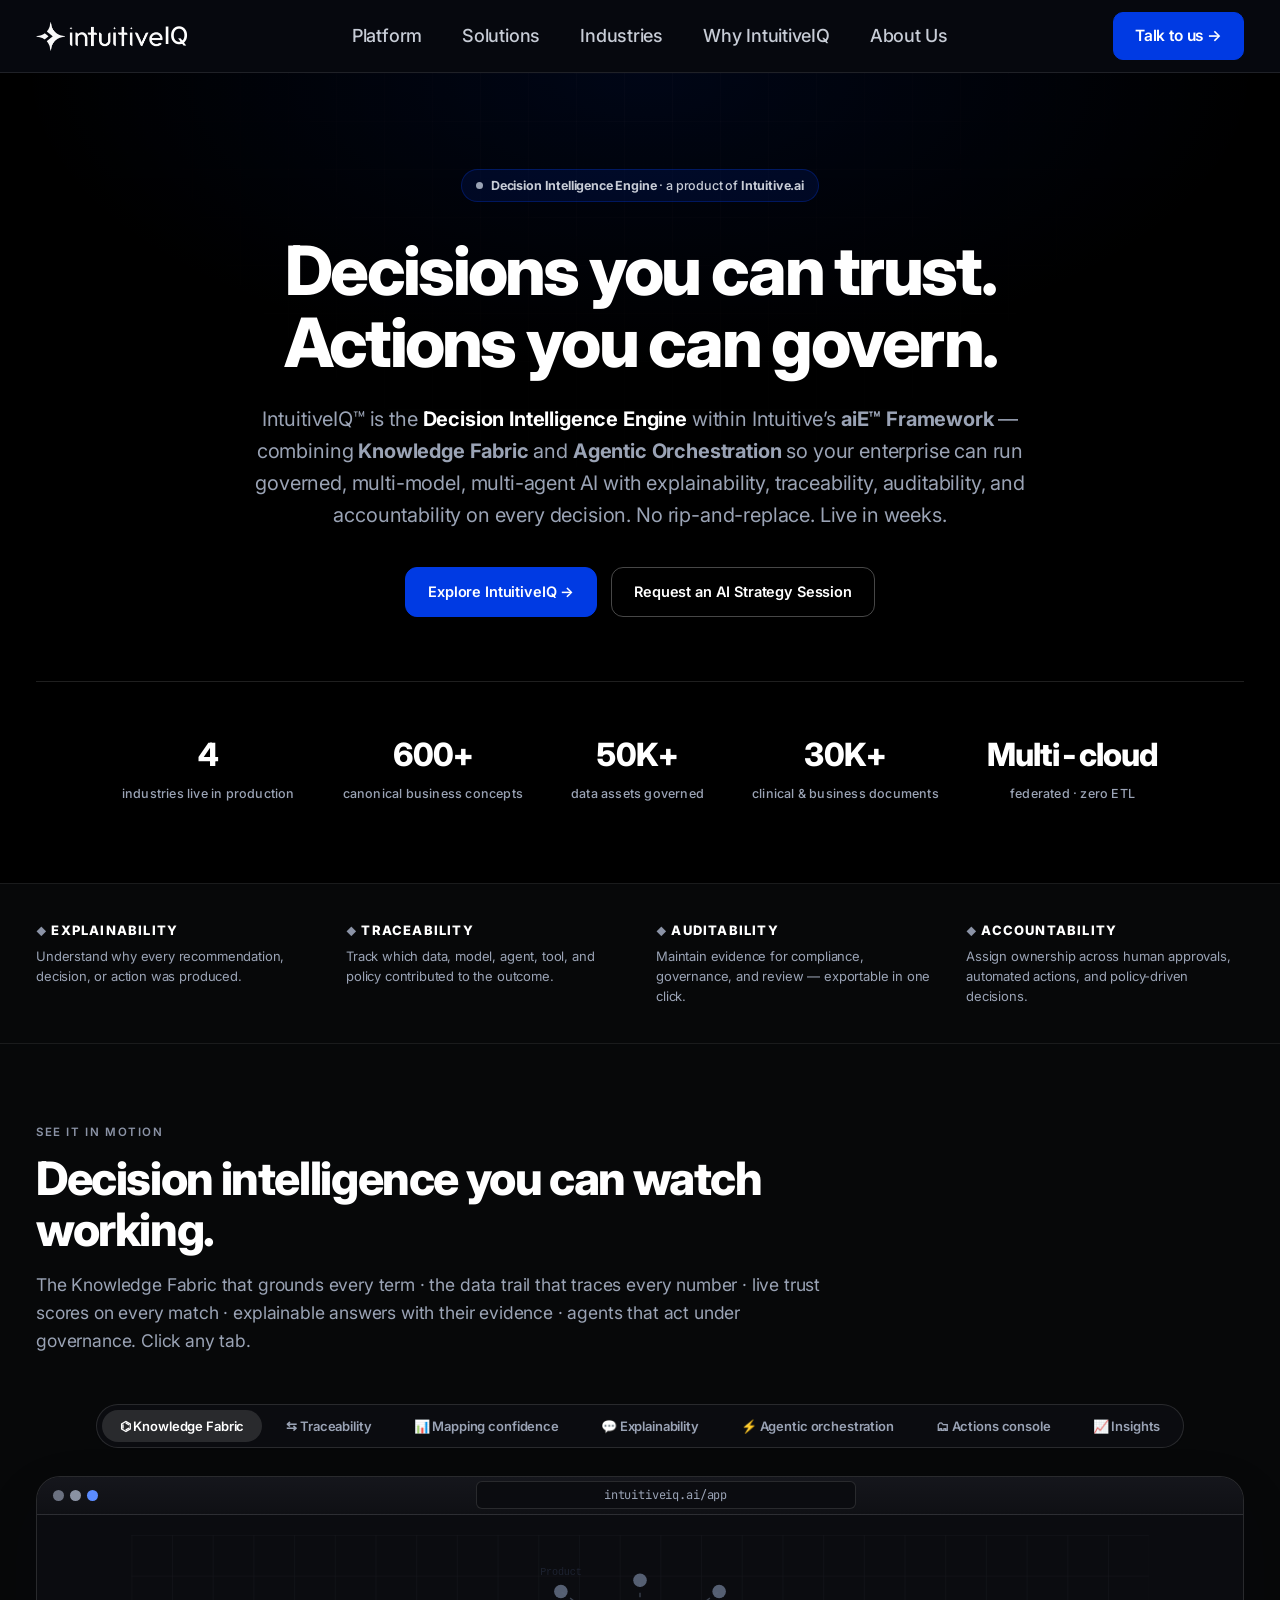
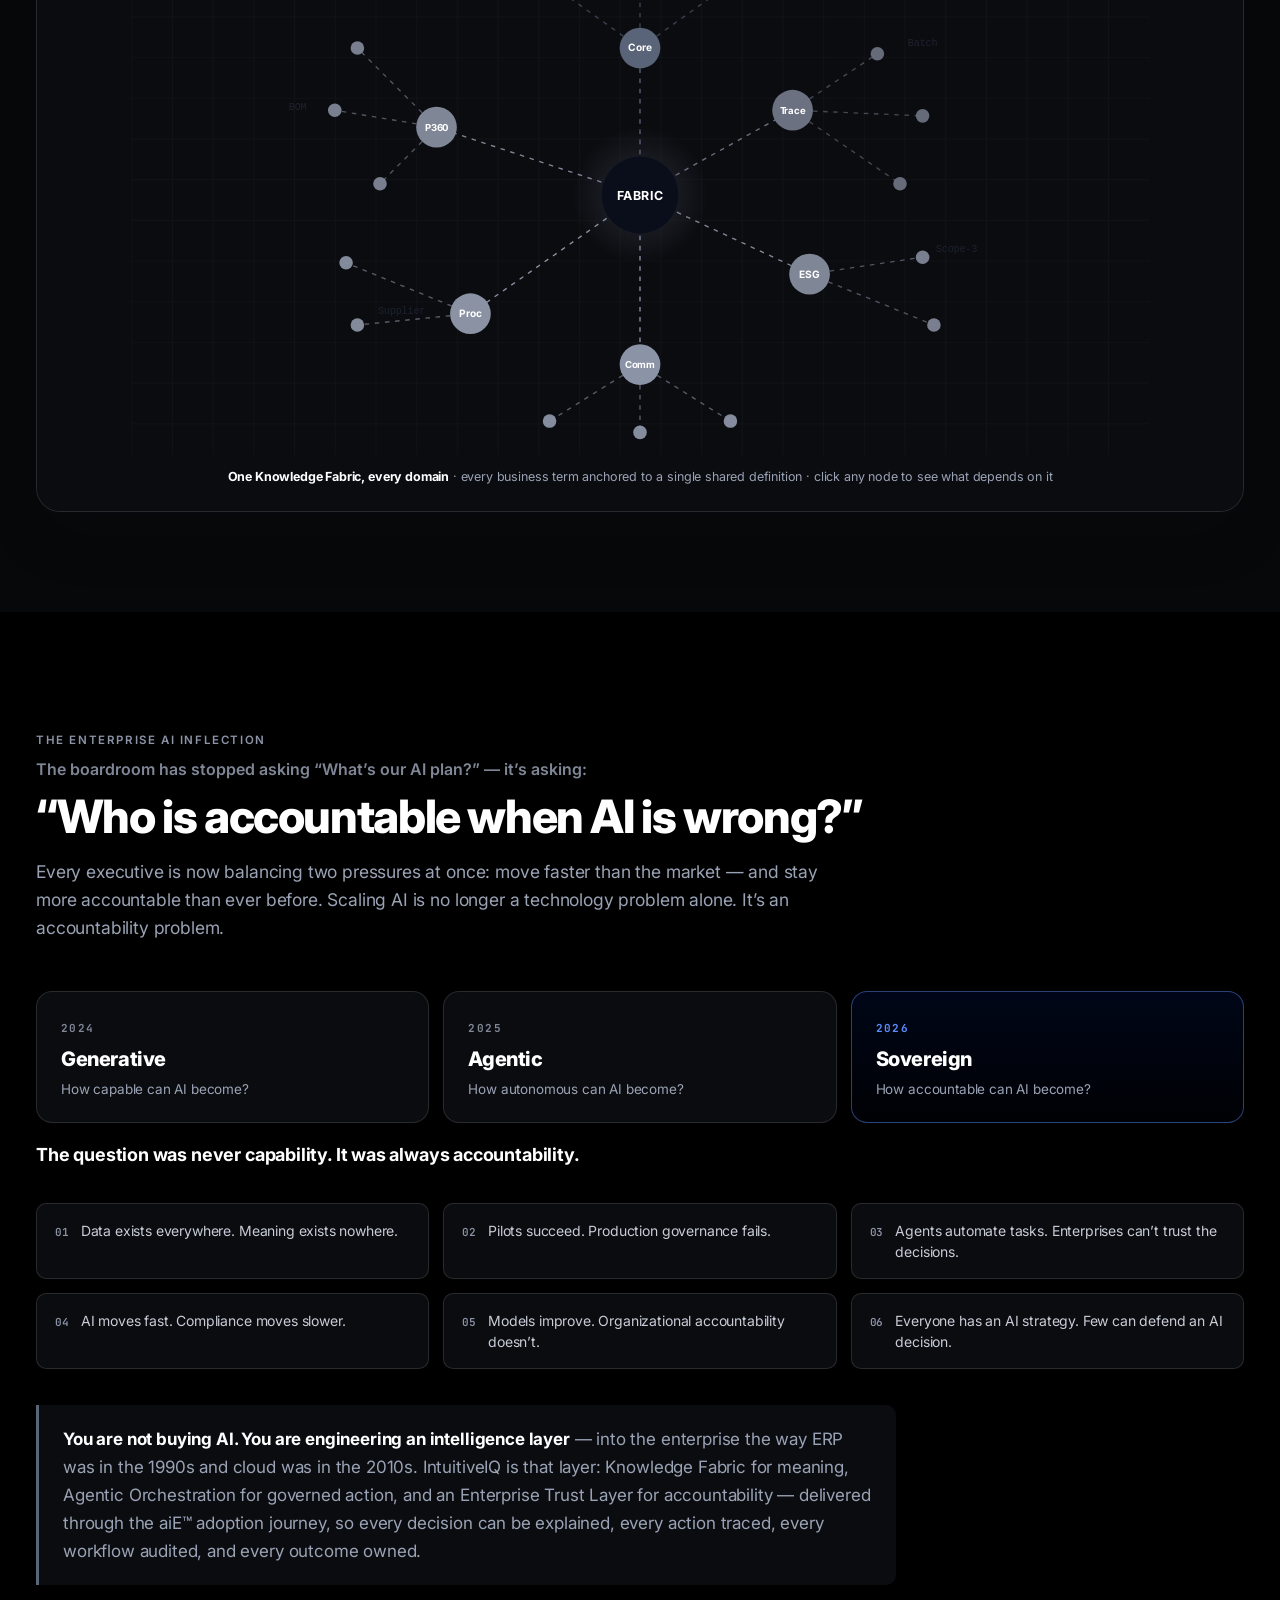
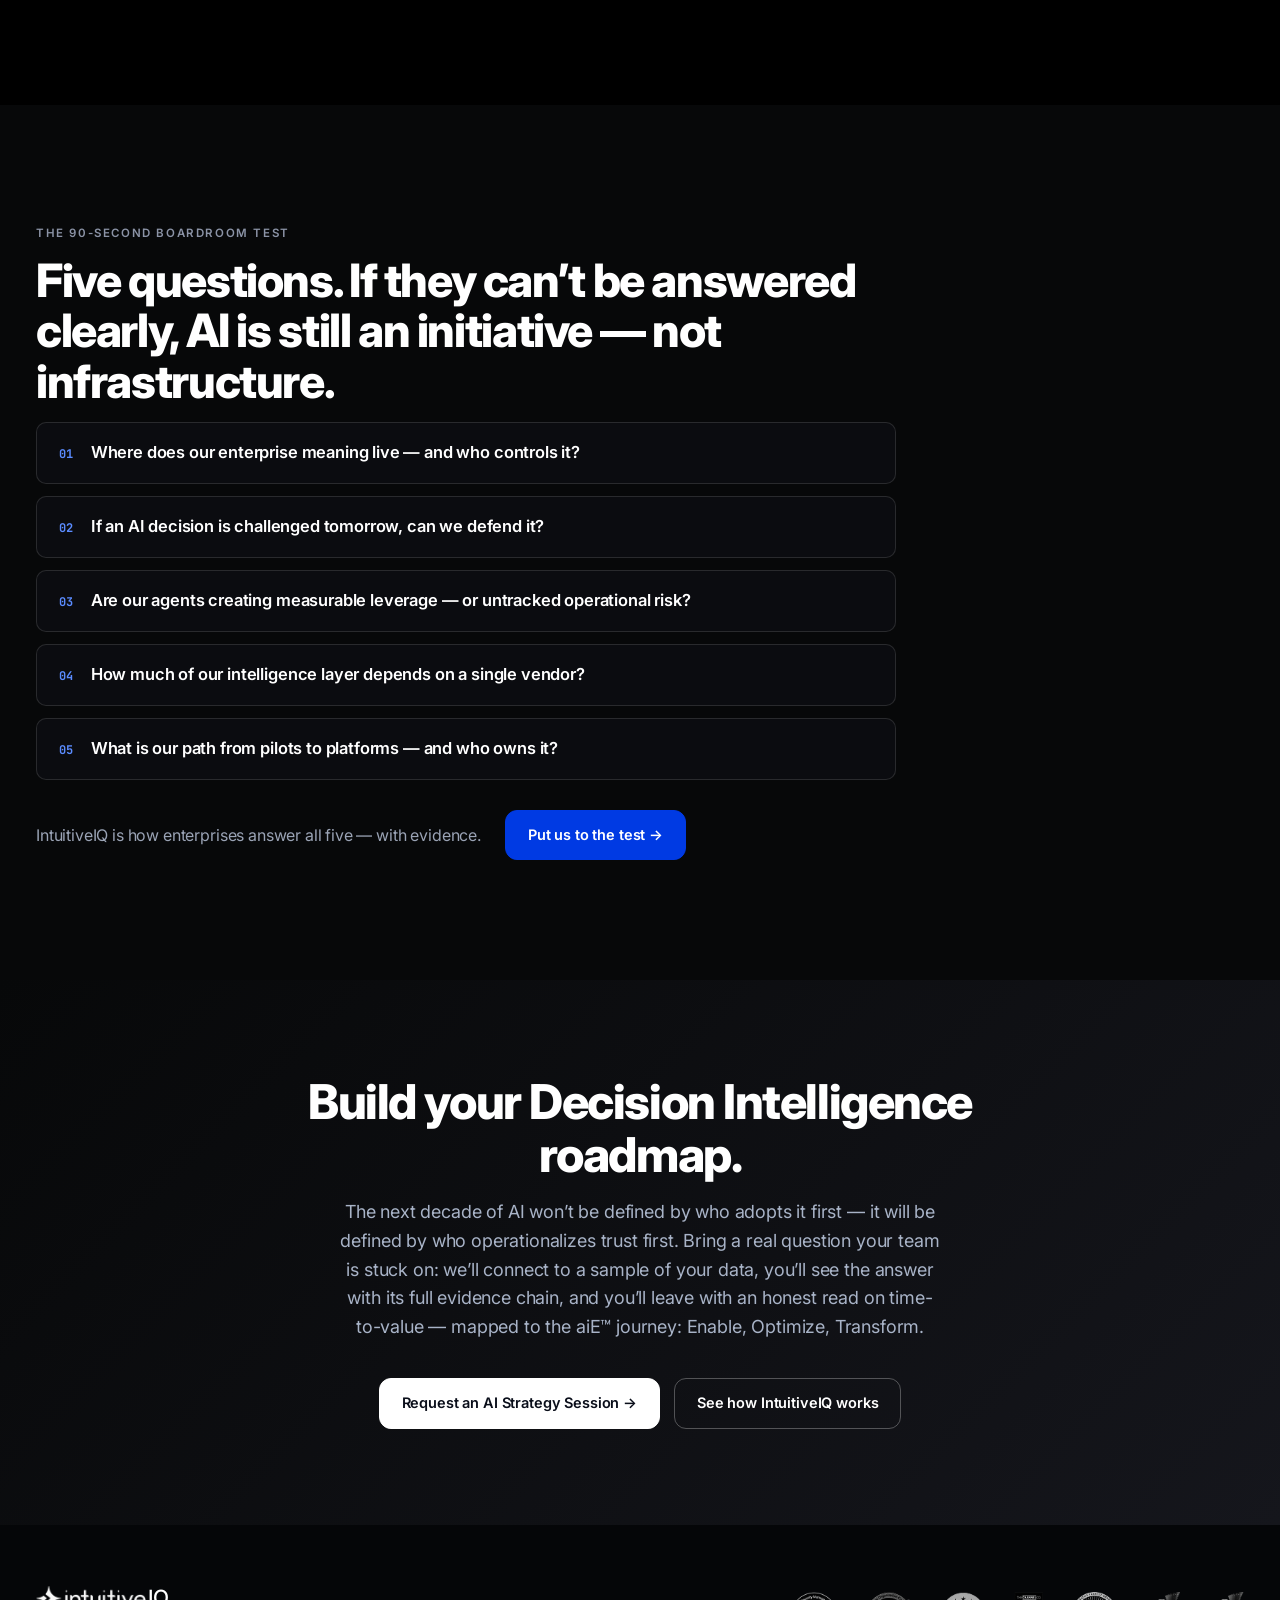
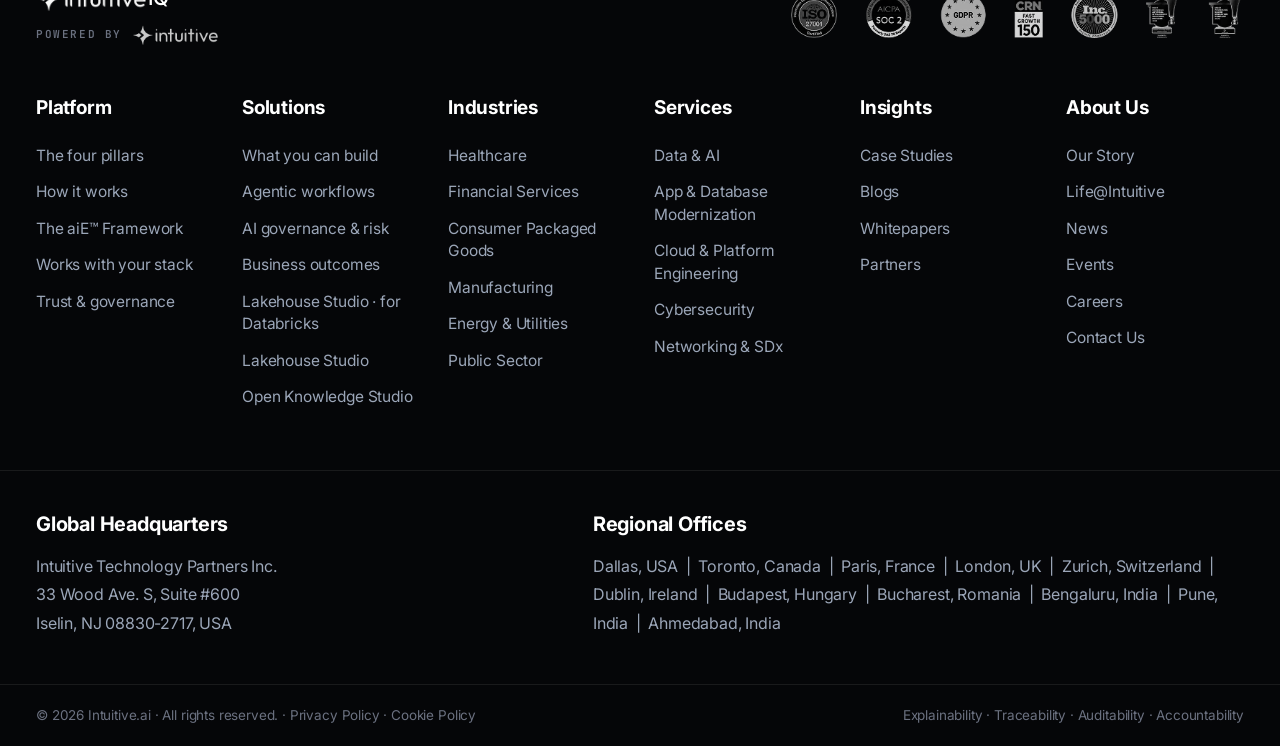
==== commit 5a6af177: "perf: WebP via <picture> on all photos (CDN-safe, browser-selected) — assets/img/*.webp (41% smaller" ====
--- a/index.html
+++ b/index.html
@@ -20,9 +20,10 @@
   <meta name="color-scheme" content="dark" />
   <link rel="preconnect" href="https://fonts.googleapis.com">
   <link rel="preconnect" href="https://fonts.gstatic.com" crossorigin>
+  <link rel="preconnect" href="https://api.fontshare.com" crossorigin>
   <link href="https://fonts.googleapis.com/css2?family=Inter:wght@400;500;600;700;800&family=JetBrains+Mono:wght@500&display=swap" rel="stylesheet">
   <link href="https://api.fontshare.com/v2/css?f[]=satoshi@400,500,700,900&display=swap" rel="stylesheet">
-  <link rel="stylesheet" href="styles.css?v=20260612c" />
+  <link rel="stylesheet" href="styles.css?v=20260612d" />
   <meta property="og:image" content="https://intuitiveiq.ai/assets/og-image.png" />
   <meta property="og:image:width" content="1200" />
   <meta property="og:image:height" content="630" />
@@ -997,7 +998,7 @@
         <img src="assets/intuitive-logo.png?v=2" alt="Intuitive — intuitive.ai" />
       </a>
     </div>
-    <img class="footer-certs" src="assets/img/certifications.png" alt="ISO 27001 · AICPA SOC 2 · GDPR · CRN Fast Growth 150 · Inc 5000" loading="lazy" />
+    <picture><source srcset="assets/img/certifications.webp" type="image/webp"><img class="footer-certs" src="assets/img/certifications.png" alt="ISO 27001 · AICPA SOC 2 · GDPR · CRN Fast Growth 150 · Inc 5000" loading="lazy" /></picture>
   </div>
 
   <div class="container footer-cols-grid">
@@ -1073,6 +1074,6 @@
   </div>
 </footer>
 
-<script src="script.js?v=20260612c" defer></script>
+<script src="script.js?v=20260612d" defer></script>
 </body>
 </html>
--- a/styles.css
+++ b/styles.css
@@ -892,3 +892,5 @@
   *,*::before,*::after{animation-duration:.001ms!important;animation-iteration-count:1!important;
     transition-duration:.001ms!important;scroll-behavior:auto!important}
 }
+
+picture{display:contents}
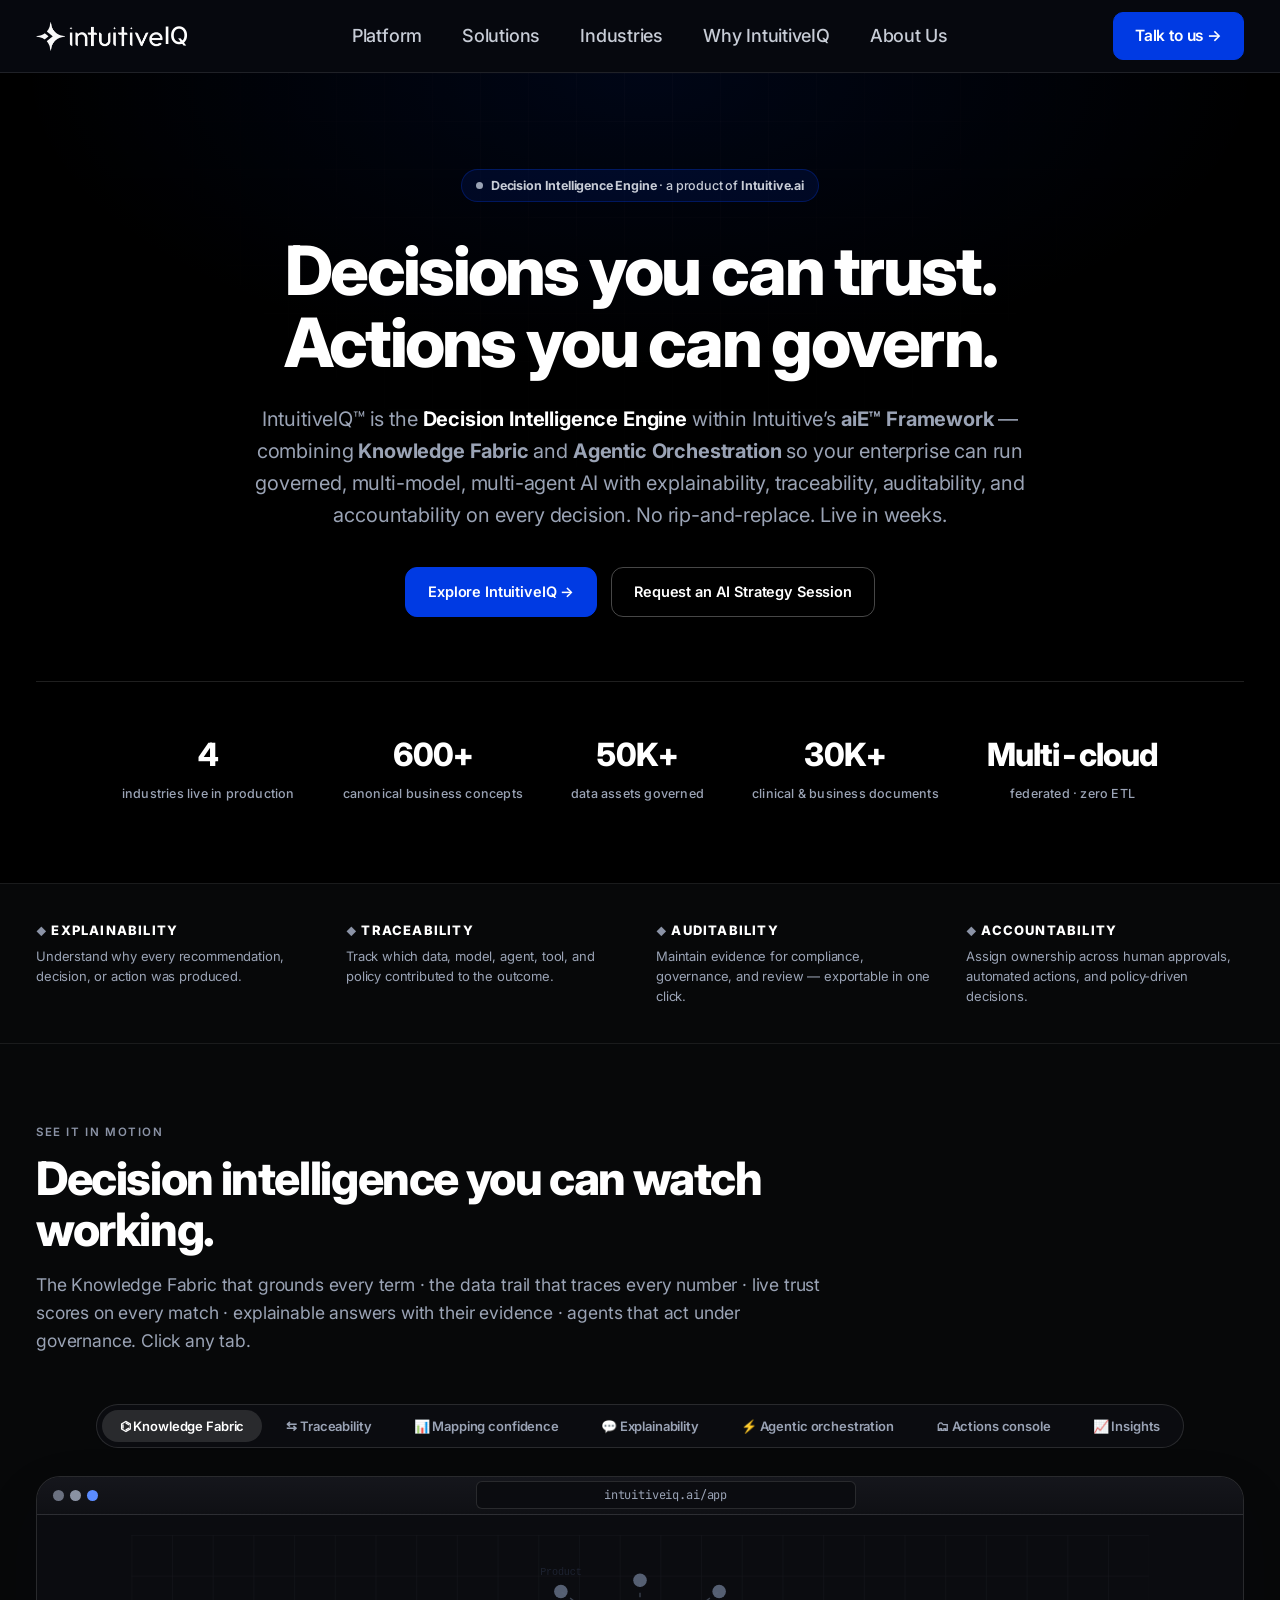
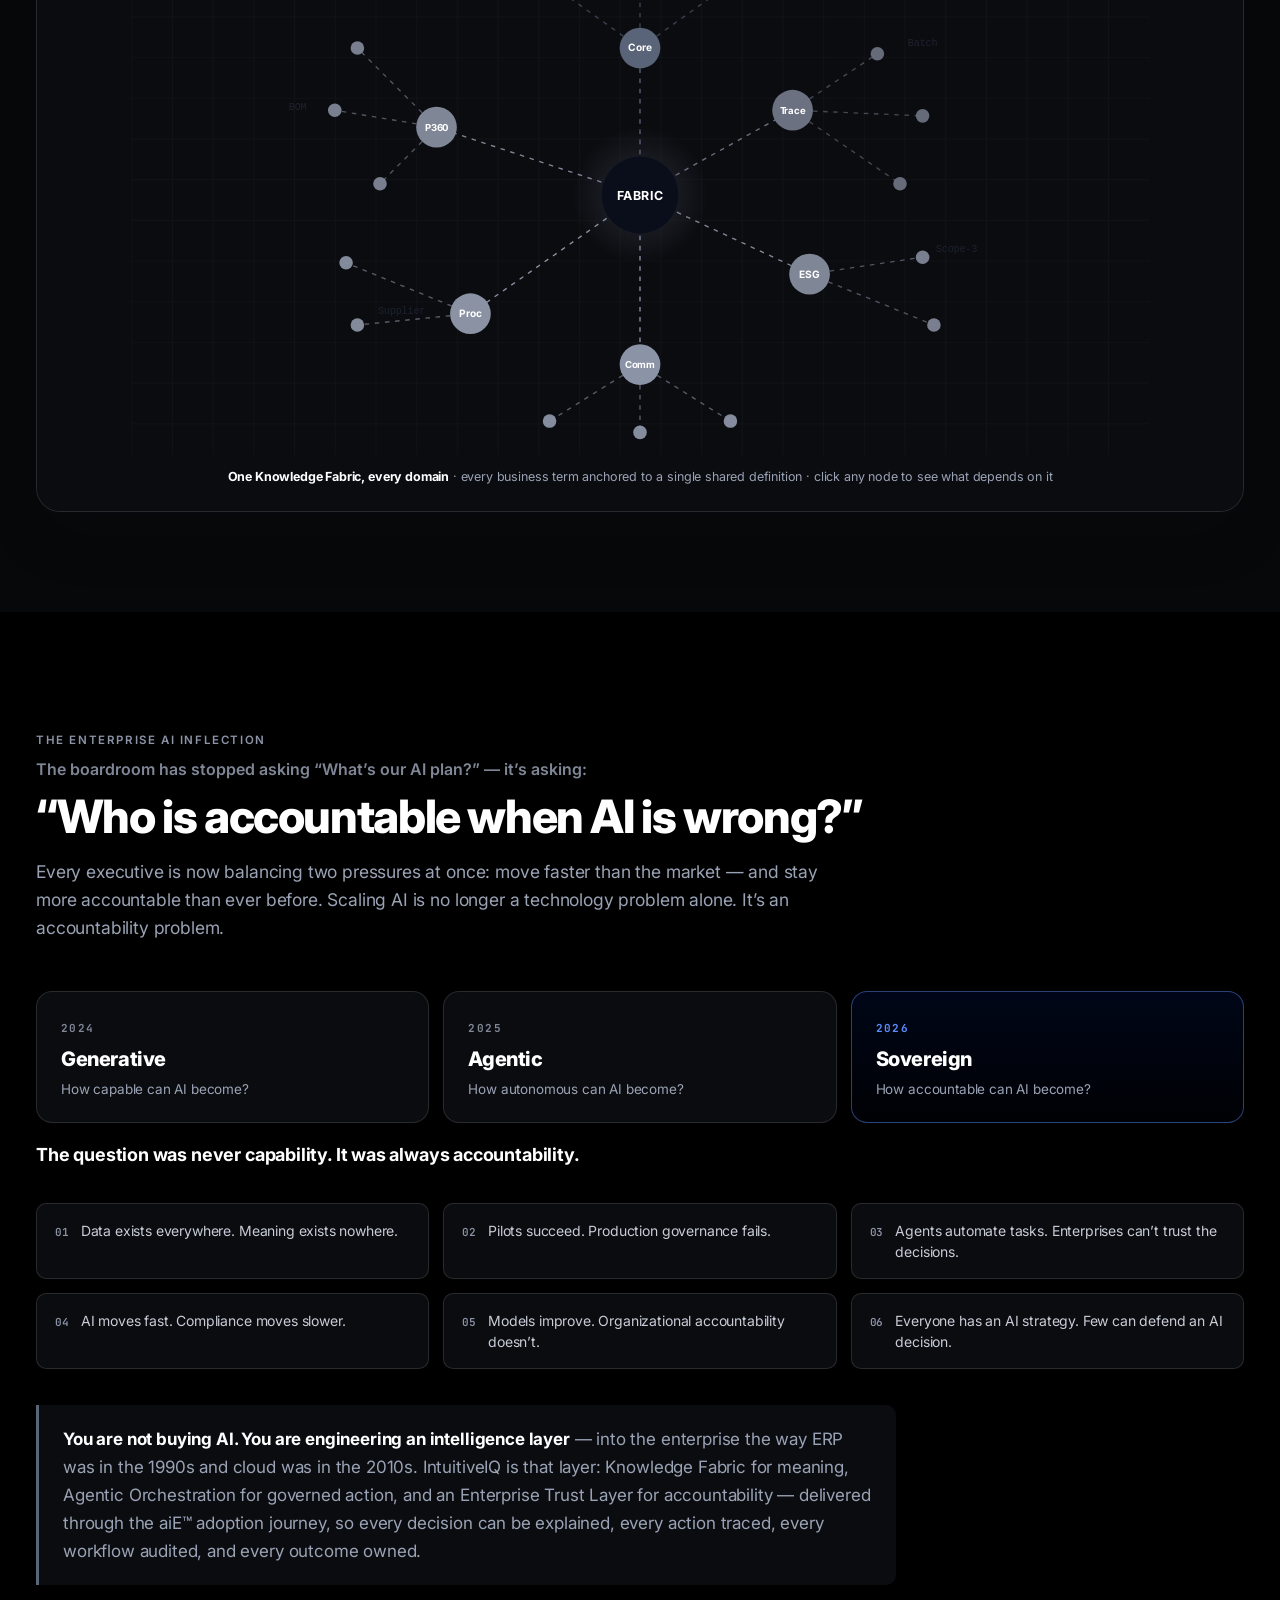
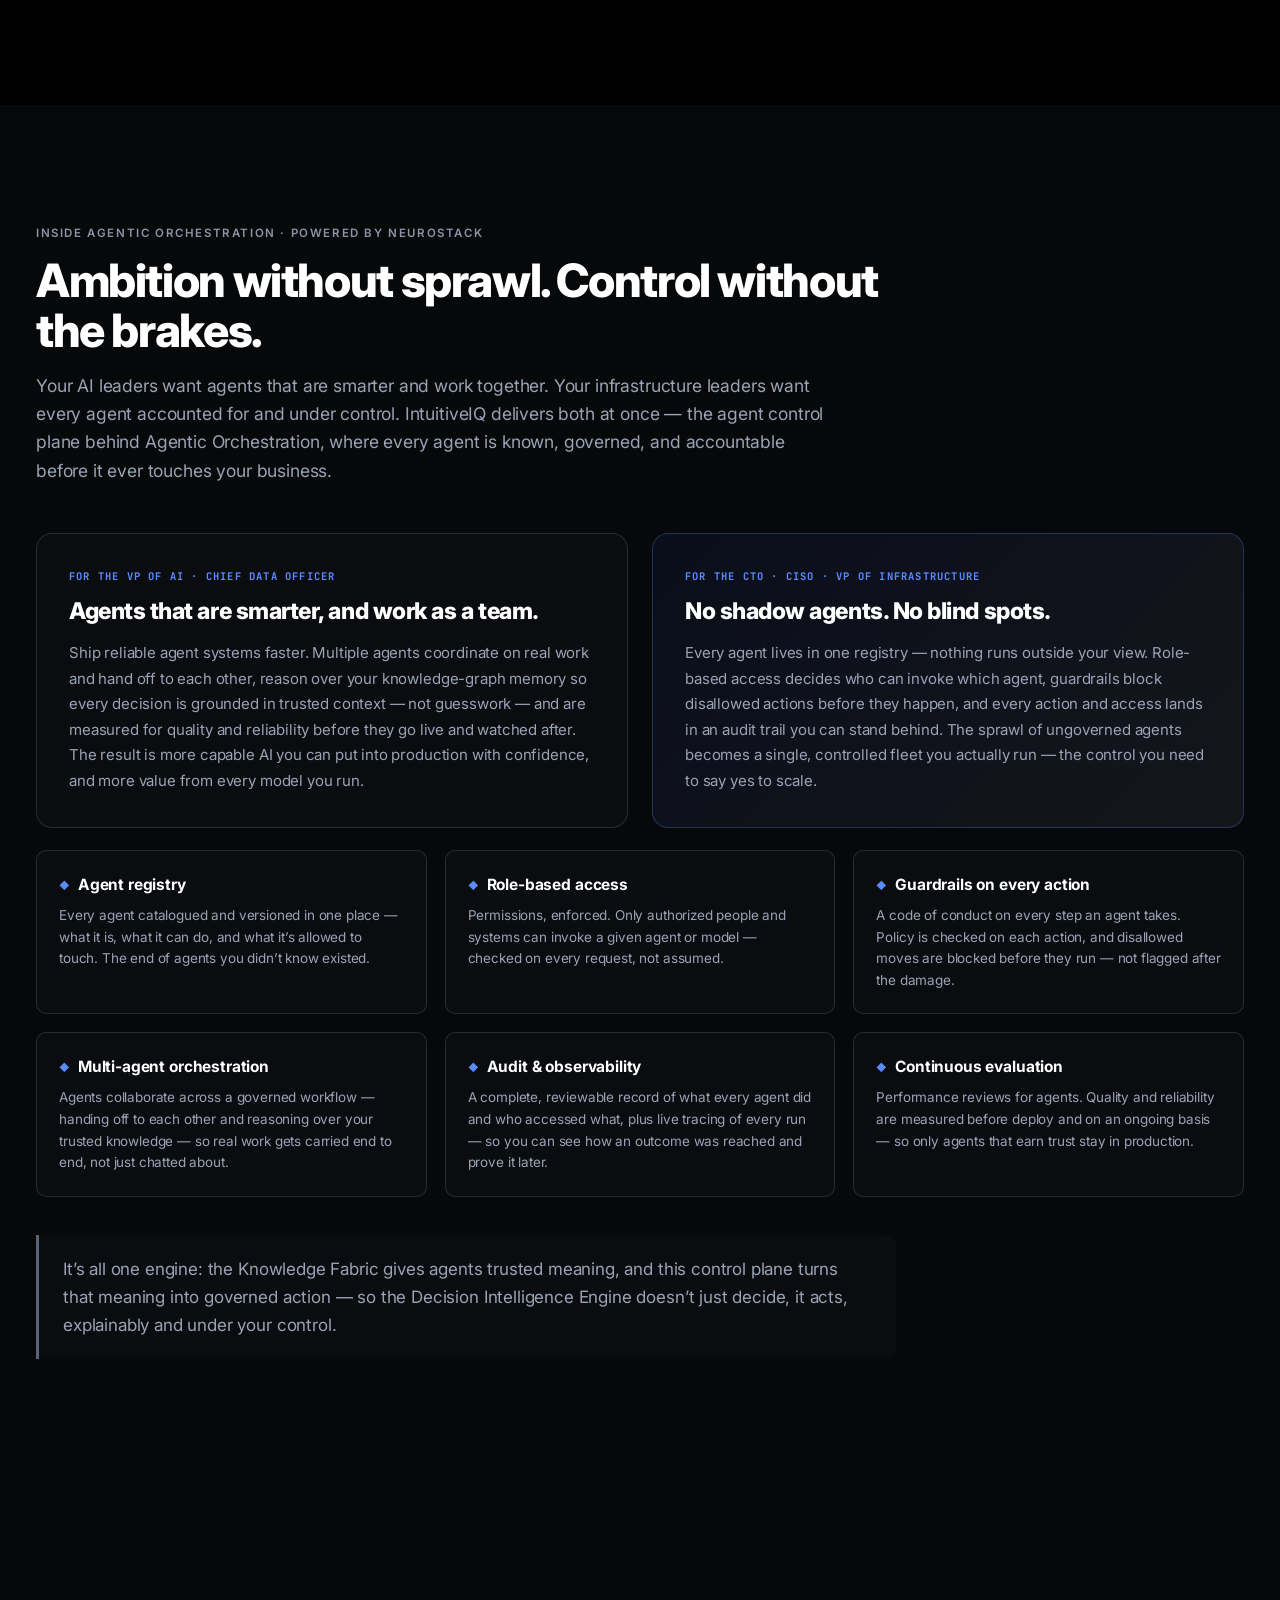
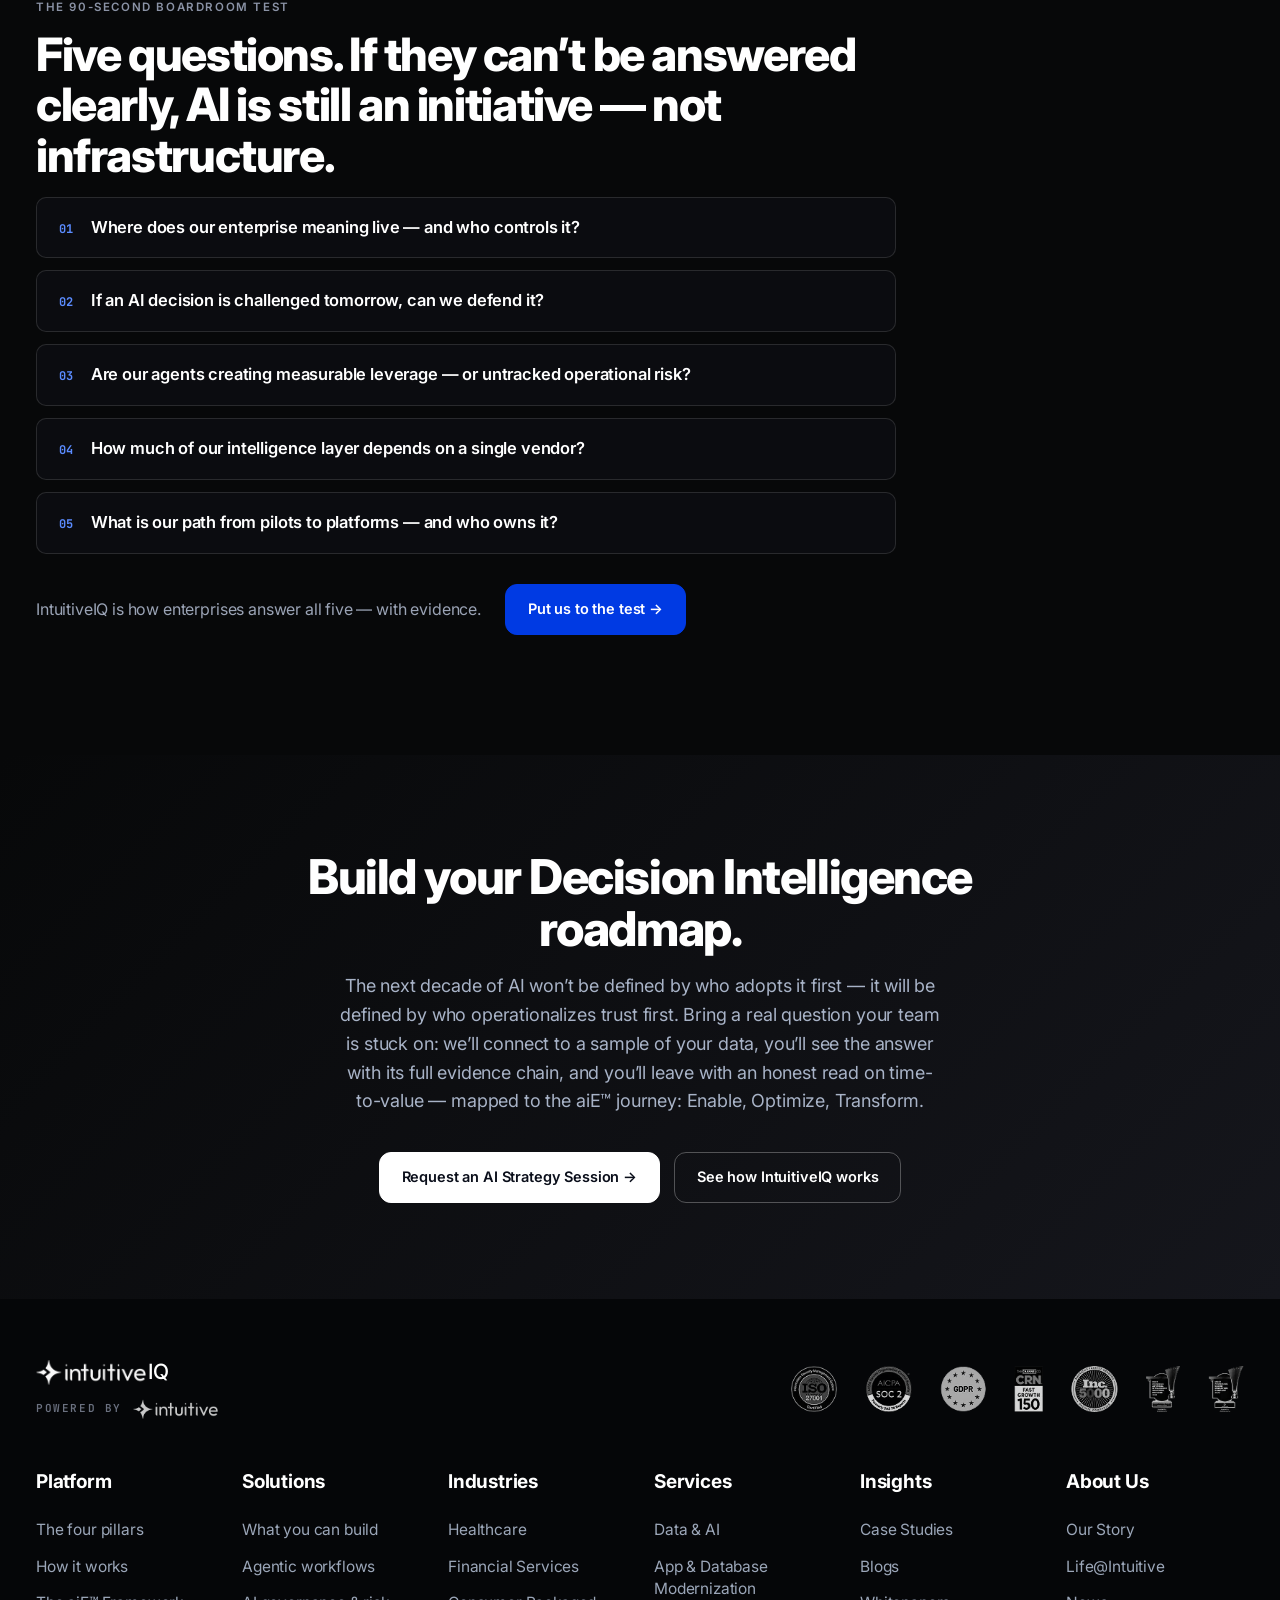
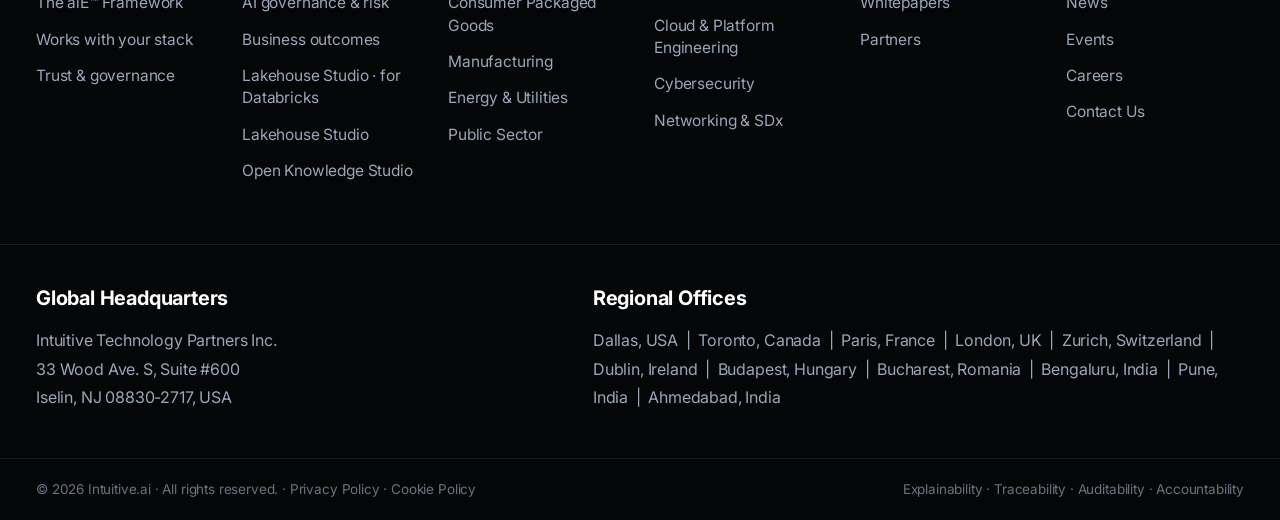
==== commit e1e83a38: "Add NeuroStack-powered agent control plane section (home + platform) Showcases the agent-management " ====
--- a/index.html
+++ b/index.html
@@ -23,7 +23,7 @@
   <link rel="preconnect" href="https://api.fontshare.com" crossorigin>
   <link href="https://fonts.googleapis.com/css2?family=Inter:wght@400;500;600;700;800&family=JetBrains+Mono:wght@500&display=swap" rel="stylesheet">
   <link href="https://api.fontshare.com/v2/css?f[]=satoshi@400,500,700,900&display=swap" rel="stylesheet">
-  <link rel="stylesheet" href="styles.css?v=20260612d" />
+  <link rel="stylesheet" href="styles.css?v=20260612e" />
   <meta property="og:image" content="https://intuitiveiq.ai/assets/og-image.png" />
   <meta property="og:image:width" content="1200" />
   <meta property="og:image:height" content="630" />
@@ -84,6 +84,7 @@
             </div>
             <div class="mega-links">
               <a href="platform.html#platform">Decision Intelligence Engine</a>
+              <a href="platform.html#agents">Agent control plane</a>
               <a href="platform.html#how">How it works</a>
               <a href="platform.html#stack">Works with your stack</a>
               <a href="platform.html#trust">Trust &amp; governance</a>
@@ -956,6 +957,37 @@
   </div>
 </section>
 
+
+<!-- ── Agent control plane (powered by NeuroStack) ───────────────── -->
+<section id="agents" class="section section-alt">
+  <div class="container">
+    <p class="eyebrow">Inside Agentic Orchestration &middot; powered by NeuroStack</p>
+    <h2 class="section-title">Ambition without sprawl. Control without the brakes.</h2>
+    <p class="section-sub">Your AI leaders want agents that are smarter and work together. Your infrastructure leaders want every agent accounted for and under control. IntuitiveIQ delivers both at once &mdash; the agent control plane behind Agentic Orchestration, where every agent is known, governed, and accountable before it ever touches your business.</p>
+    <div class="persona-split">
+      <div class="persona-card">
+        <span class="persona-tag">For the VP of AI &middot; Chief Data Officer</span>
+        <h3>Agents that are smarter, and work as a team.</h3>
+        <p>Ship reliable agent systems faster. Multiple agents coordinate on real work and hand off to each other, reason over your knowledge-graph memory so every decision is grounded in trusted context &mdash; not guesswork &mdash; and are measured for quality and reliability before they go live and watched after. The result is more capable AI you can put into production with confidence, and more value from every model you run.</p>
+      </div>
+      <div class="persona-card accent">
+        <span class="persona-tag">For the CTO &middot; CISO &middot; VP of Infrastructure</span>
+        <h3>No shadow agents. No blind spots.</h3>
+        <p>Every agent lives in one registry &mdash; nothing runs outside your view. Role-based access decides who can invoke which agent, guardrails block disallowed actions before they happen, and every action and access lands in an audit trail you can stand behind. The sprawl of ungoverned agents becomes a single, controlled fleet you actually run &mdash; the control you need to say yes to scale.</p>
+      </div>
+    </div>
+    <div class="cap-grid">
+      <div class="cap-card"><h4>Agent registry</h4><p>Every agent catalogued and versioned in one place &mdash; what it is, what it can do, and what it&rsquo;s allowed to touch. The end of agents you didn&rsquo;t know existed.</p></div>
+      <div class="cap-card"><h4>Role-based access</h4><p>Permissions, enforced. Only authorized people and systems can invoke a given agent or model &mdash; checked on every request, not assumed.</p></div>
+      <div class="cap-card"><h4>Guardrails on every action</h4><p>A code of conduct on every step an agent takes. Policy is checked on each action, and disallowed moves are blocked before they run &mdash; not flagged after the damage.</p></div>
+      <div class="cap-card"><h4>Multi-agent orchestration</h4><p>Agents collaborate across a governed workflow &mdash; handing off to each other and reasoning over your trusted knowledge &mdash; so real work gets carried end to end, not just chatted about.</p></div>
+      <div class="cap-card"><h4>Audit &amp; observability</h4><p>A complete, reviewable record of what every agent did and who accessed what, plus live tracing of every run &mdash; so you can see how an outcome was reached and prove it later.</p></div>
+      <div class="cap-card"><h4>Continuous evaluation</h4><p>Performance reviews for agents. Quality and reliability are measured before deploy and on an ongoing basis &mdash; so only agents that earn trust stay in production.</p></div>
+    </div>
+    <p class="solution-line" style="margin-top:38px">It&rsquo;s all one engine: the Knowledge Fabric gives agents trusted meaning, and this control plane turns that meaning into governed action &mdash; so the Decision Intelligence Engine doesn&rsquo;t just decide, it acts, explainably and under your control.</p>
+  </div>
+</section>
+
 <!-- ── The 90-second boardroom test ──────────────────────────────────── -->
 <section id="boardroom-test" class="section section-alt">
   <div class="container">
@@ -1074,6 +1106,6 @@
   </div>
 </footer>
 
-<script src="script.js?v=20260612d" defer></script>
+<script src="script.js?v=20260612e" defer></script>
 </body>
 </html>
--- a/styles.css
+++ b/styles.css
@@ -894,3 +894,18 @@
 }
 
 picture{display:contents}
+
+
+/* ── Agent control plane section (two-persona split + capability grid) ── */
+.persona-split{display:grid;grid-template-columns:1fr 1fr;gap:24px;margin:8px 0 22px}
+.persona-card{background:#0b0c10;border:1px solid var(--line);border-radius:var(--radius-lg);padding:34px 32px}
+.persona-card.accent{background:linear-gradient(135deg,#0a0e1a 0%,#15161c 100%);border-color:rgba(91,140,255,.28)}
+.persona-tag{display:block;font-family:var(--font-mono);font-size:10.5px;font-weight:700;letter-spacing:1.2px;text-transform:uppercase;color:#5b8cff;margin-bottom:14px}
+.persona-card h3{font-size:23px;font-weight:800;color:#fff;letter-spacing:-0.02em;margin:0 0 14px;line-height:1.2}
+.persona-card p{font-size:15px;color:var(--slate);line-height:1.7;margin:0}
+.cap-grid{display:grid;grid-template-columns:repeat(3,1fr);gap:18px;margin-top:8px}
+.cap-card{background:#0b0c10;border:1px solid var(--line);border-radius:var(--radius);padding:22px 22px}
+.cap-card h4{font-size:15.5px;font-weight:700;color:#fff;margin:0 0 8px;letter-spacing:-0.01em}
+.cap-card h4::before{content:"◆";color:#5b8cff;font-size:10px;margin-right:8px;vertical-align:middle}
+.cap-card p{font-size:13.5px;color:var(--slate);line-height:1.6;margin:0}
+@media (max-width:900px){.persona-split,.cap-grid{grid-template-columns:1fr}}
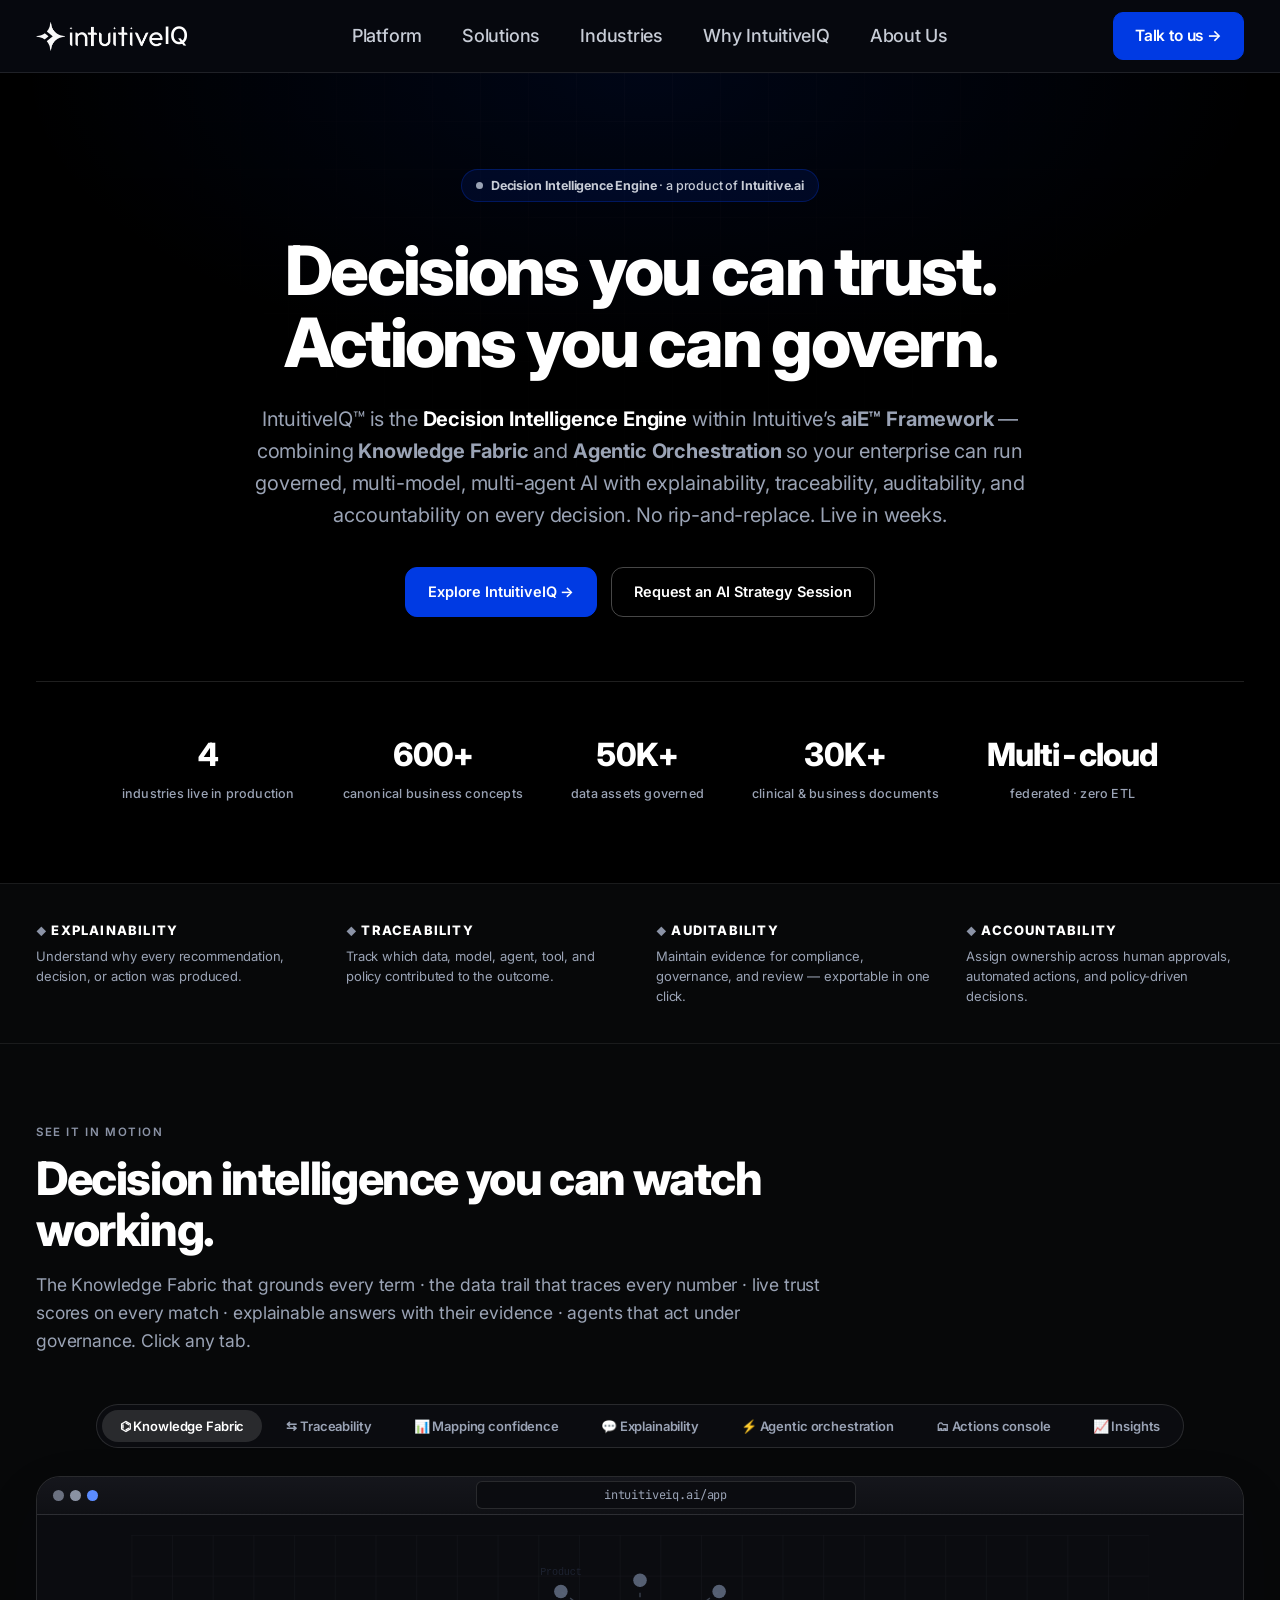
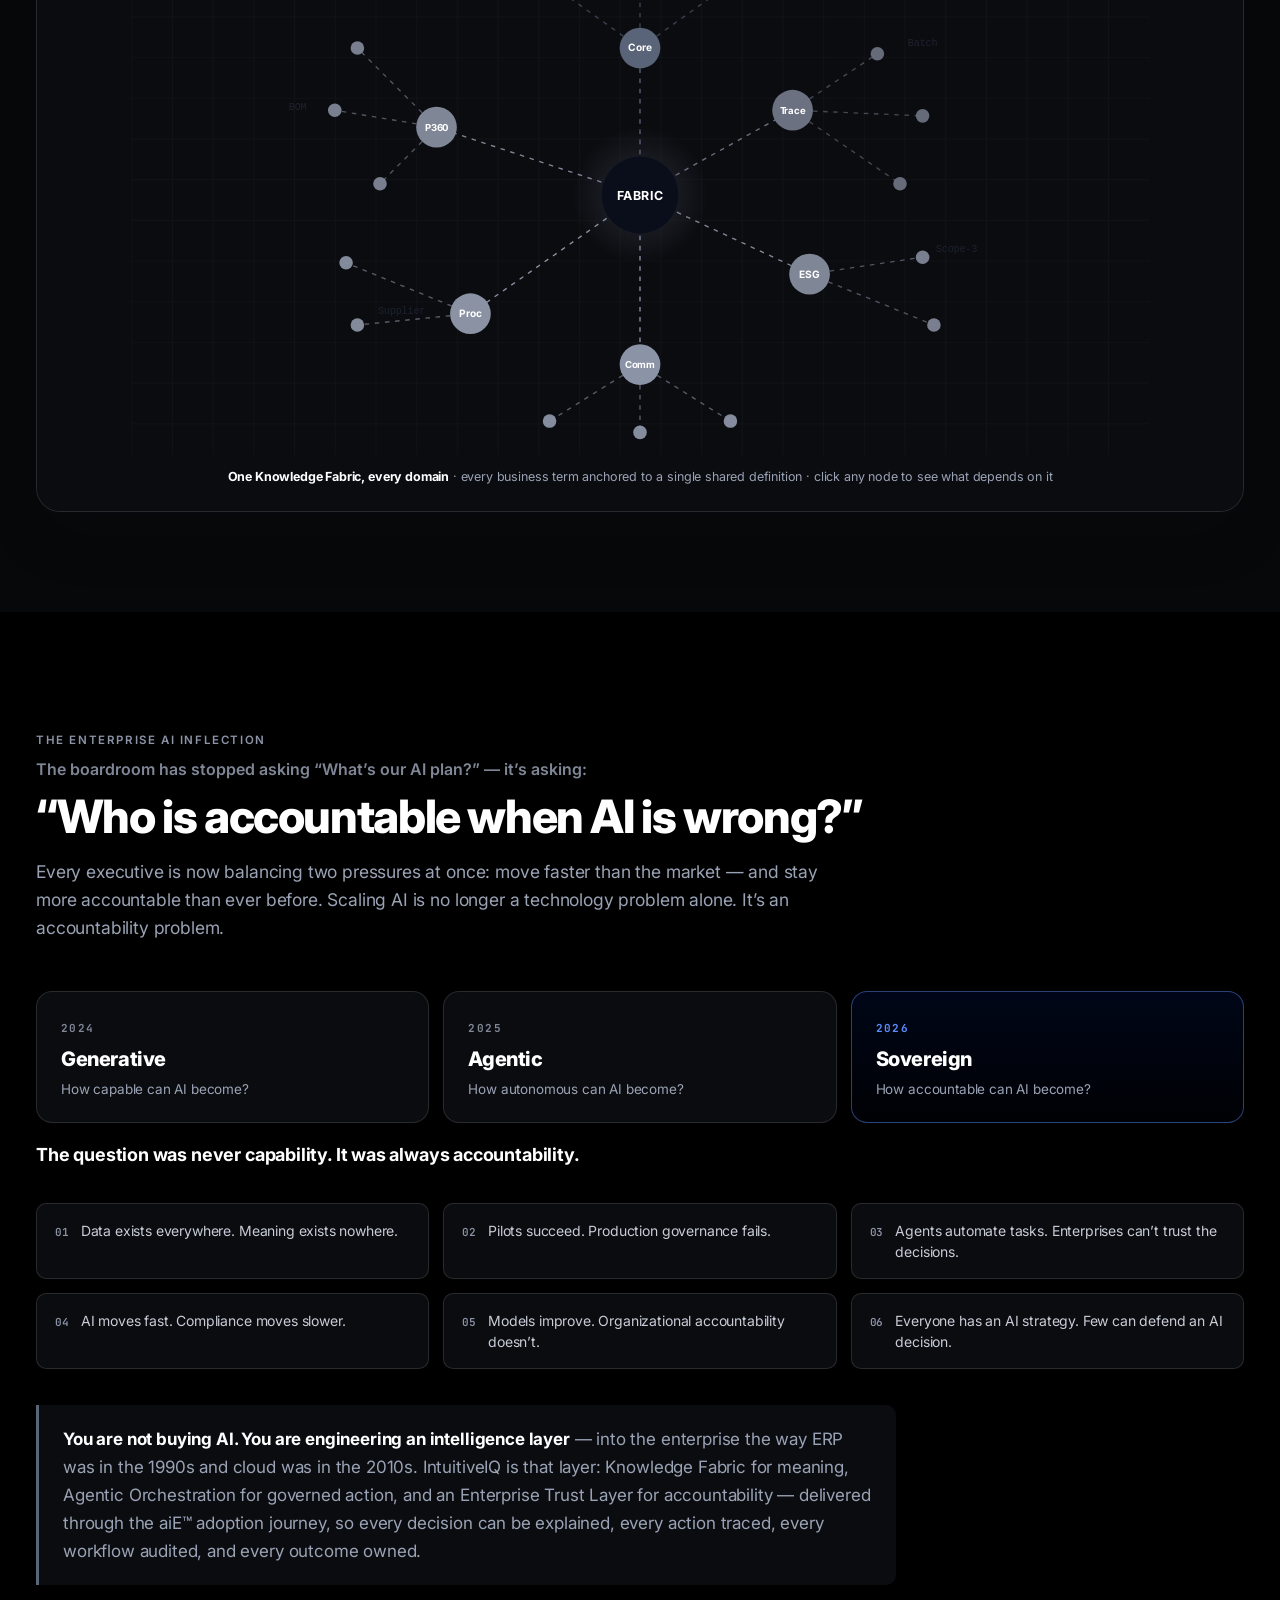
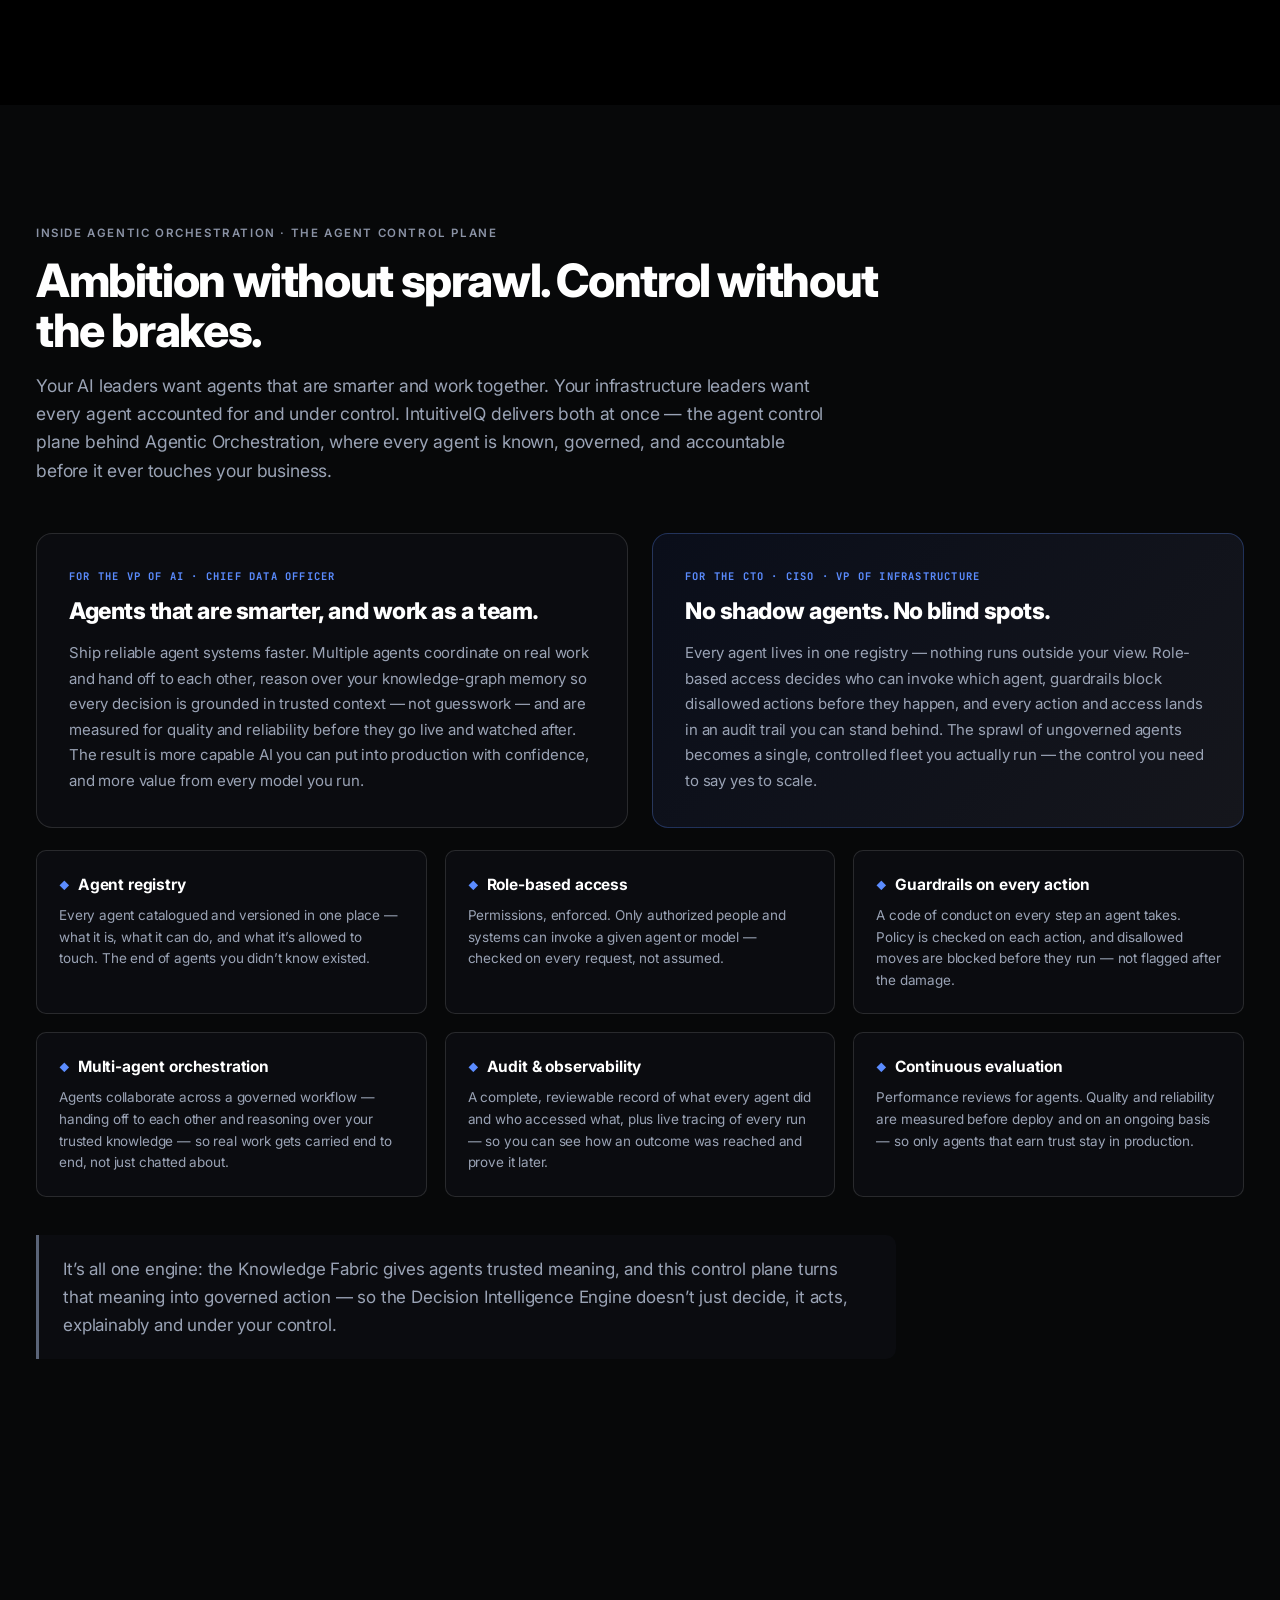
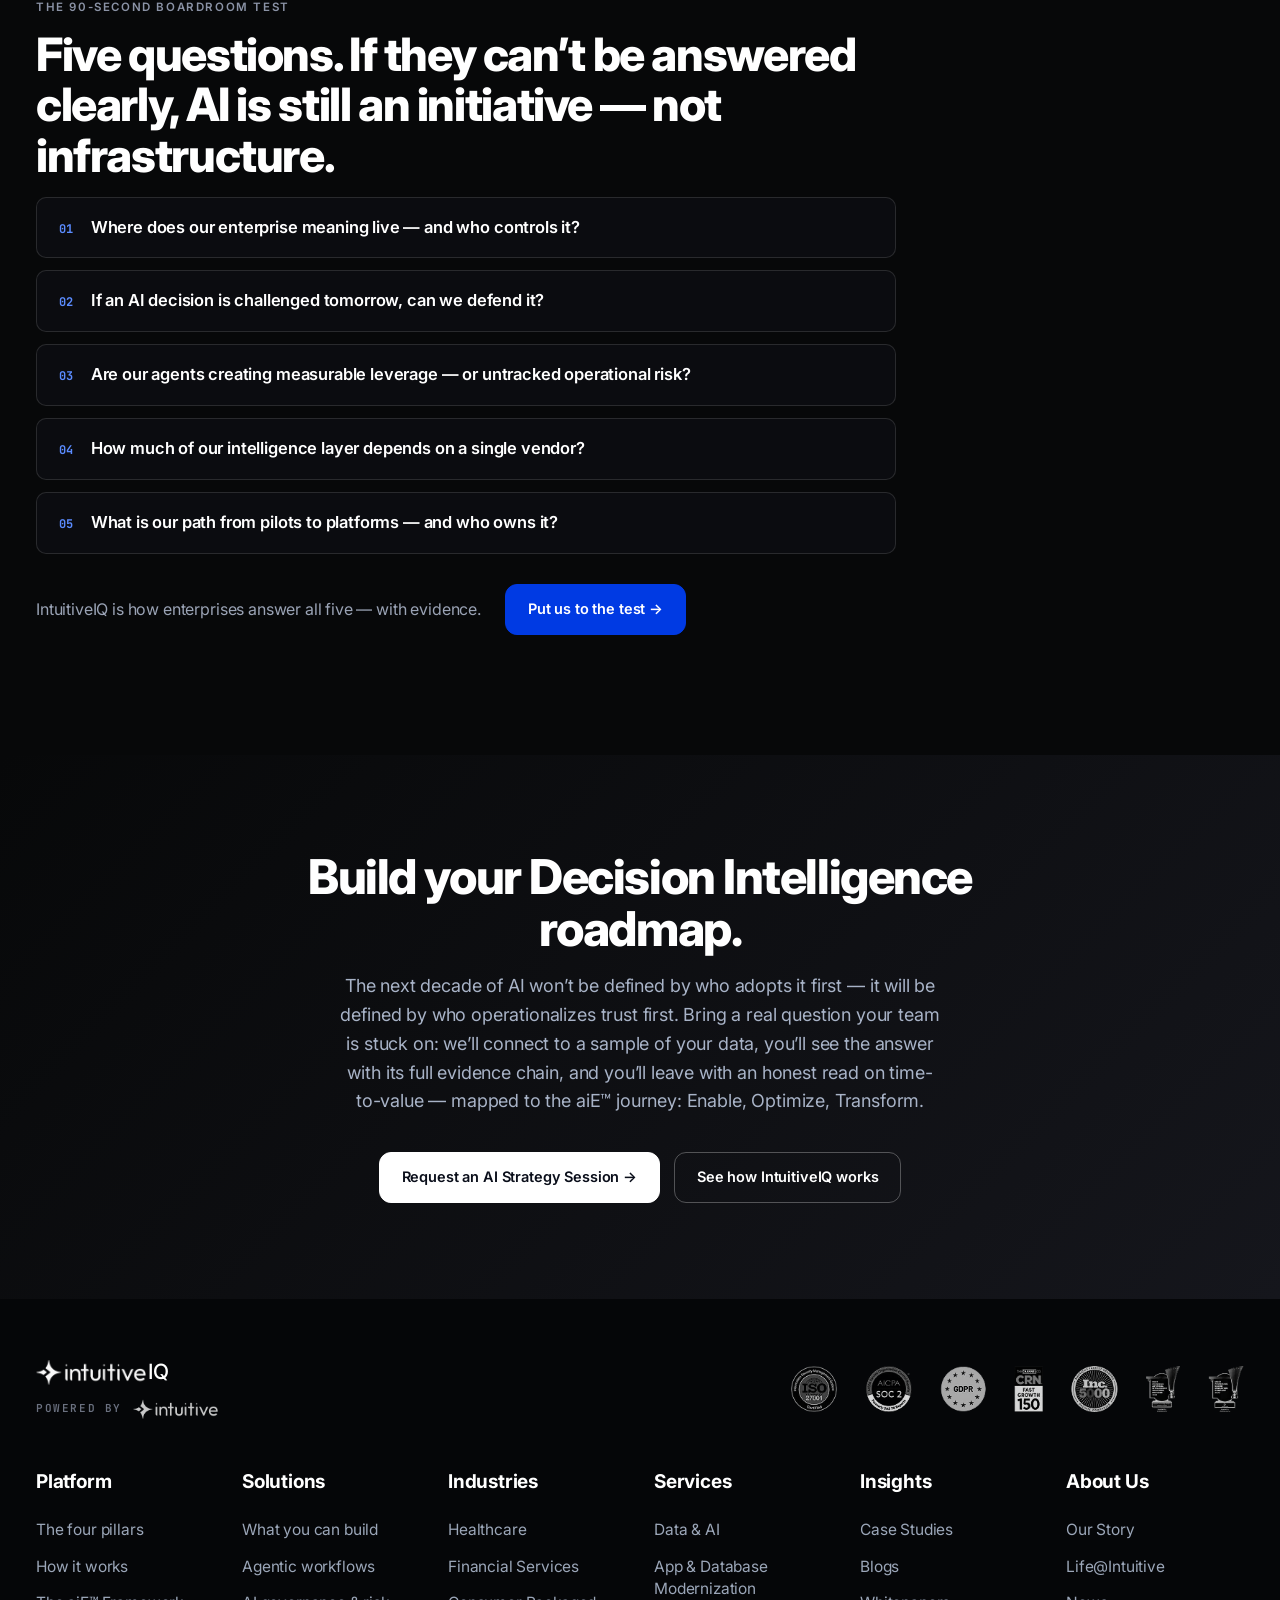
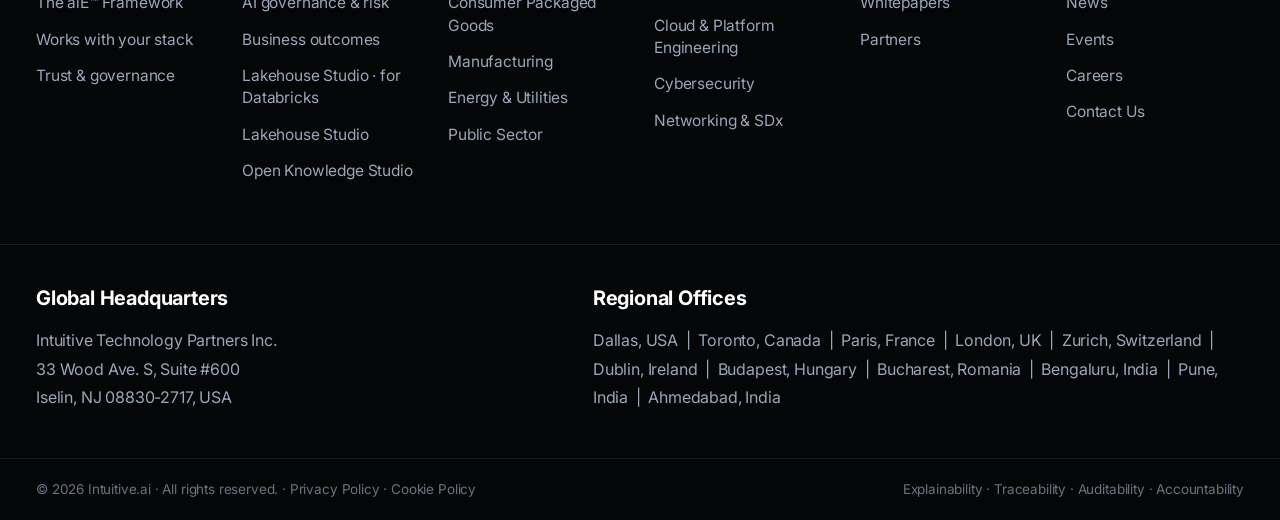
==== commit 4022a9bb: "Strip NeuroStack name — keep the agent-control-plane essence as IntuitiveIQ's own capability Per Mir" ====
--- a/index.html
+++ b/index.html
@@ -958,10 +958,10 @@
 </section>
 
 
-<!-- ── Agent control plane (powered by NeuroStack) ───────────────── -->
+<!-- ── Agent control plane ─────────────────────────────────────── -->
 <section id="agents" class="section section-alt">
   <div class="container">
-    <p class="eyebrow">Inside Agentic Orchestration &middot; powered by NeuroStack</p>
+    <p class="eyebrow">Inside Agentic Orchestration · the agent control plane</p>
     <h2 class="section-title">Ambition without sprawl. Control without the brakes.</h2>
     <p class="section-sub">Your AI leaders want agents that are smarter and work together. Your infrastructure leaders want every agent accounted for and under control. IntuitiveIQ delivers both at once &mdash; the agent control plane behind Agentic Orchestration, where every agent is known, governed, and accountable before it ever touches your business.</p>
     <div class="persona-split">
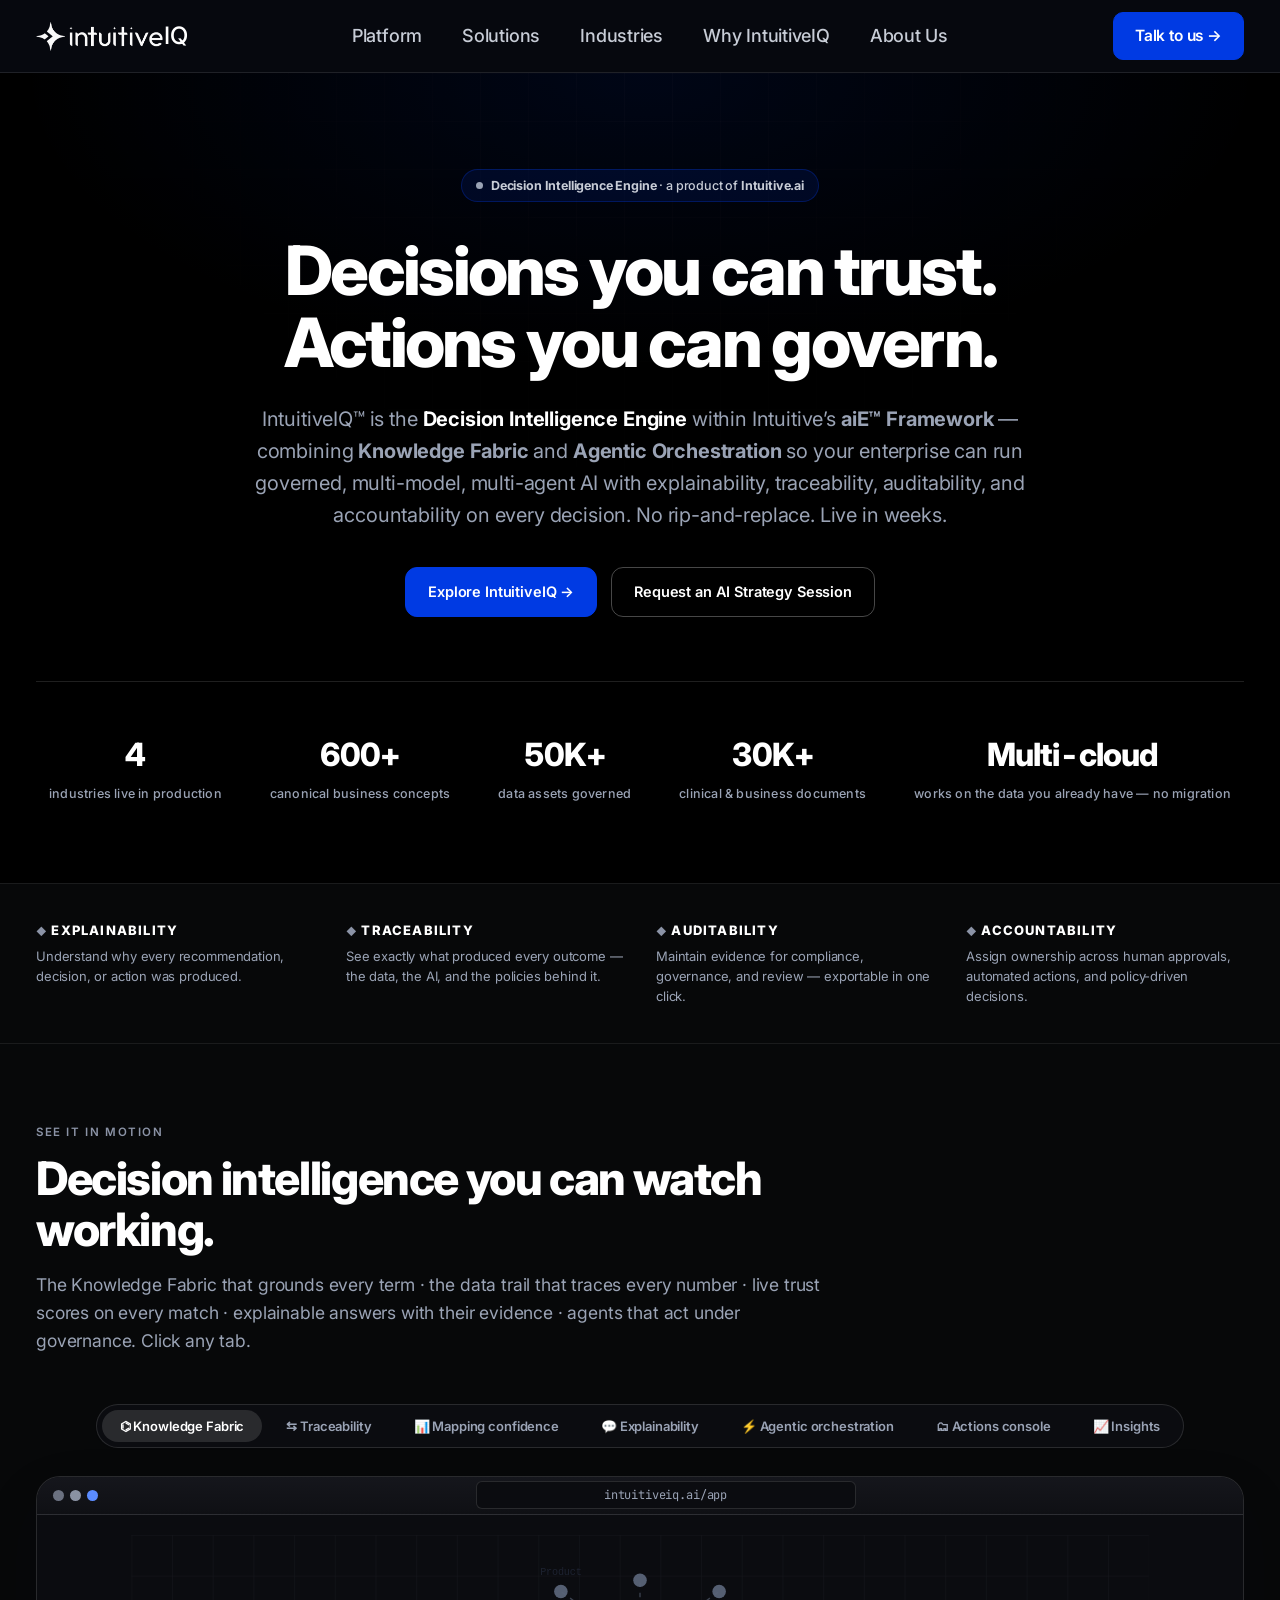
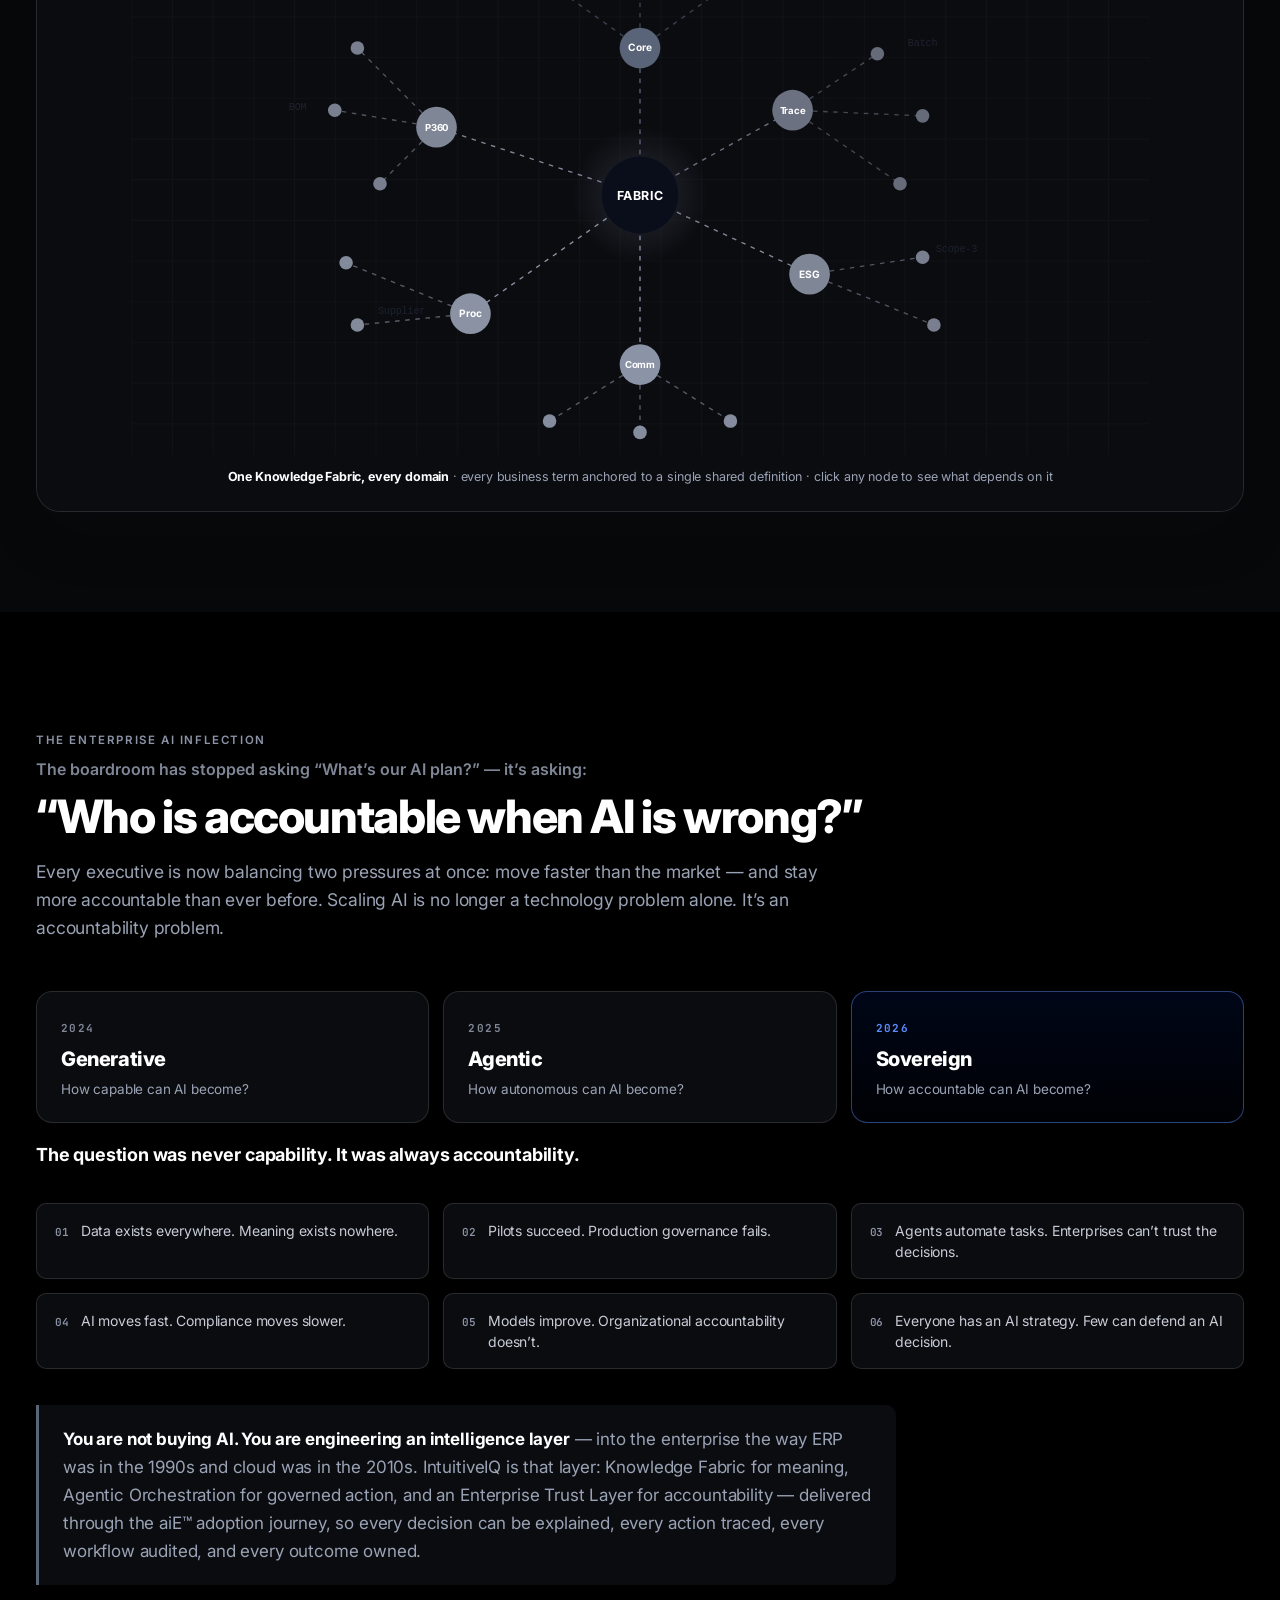
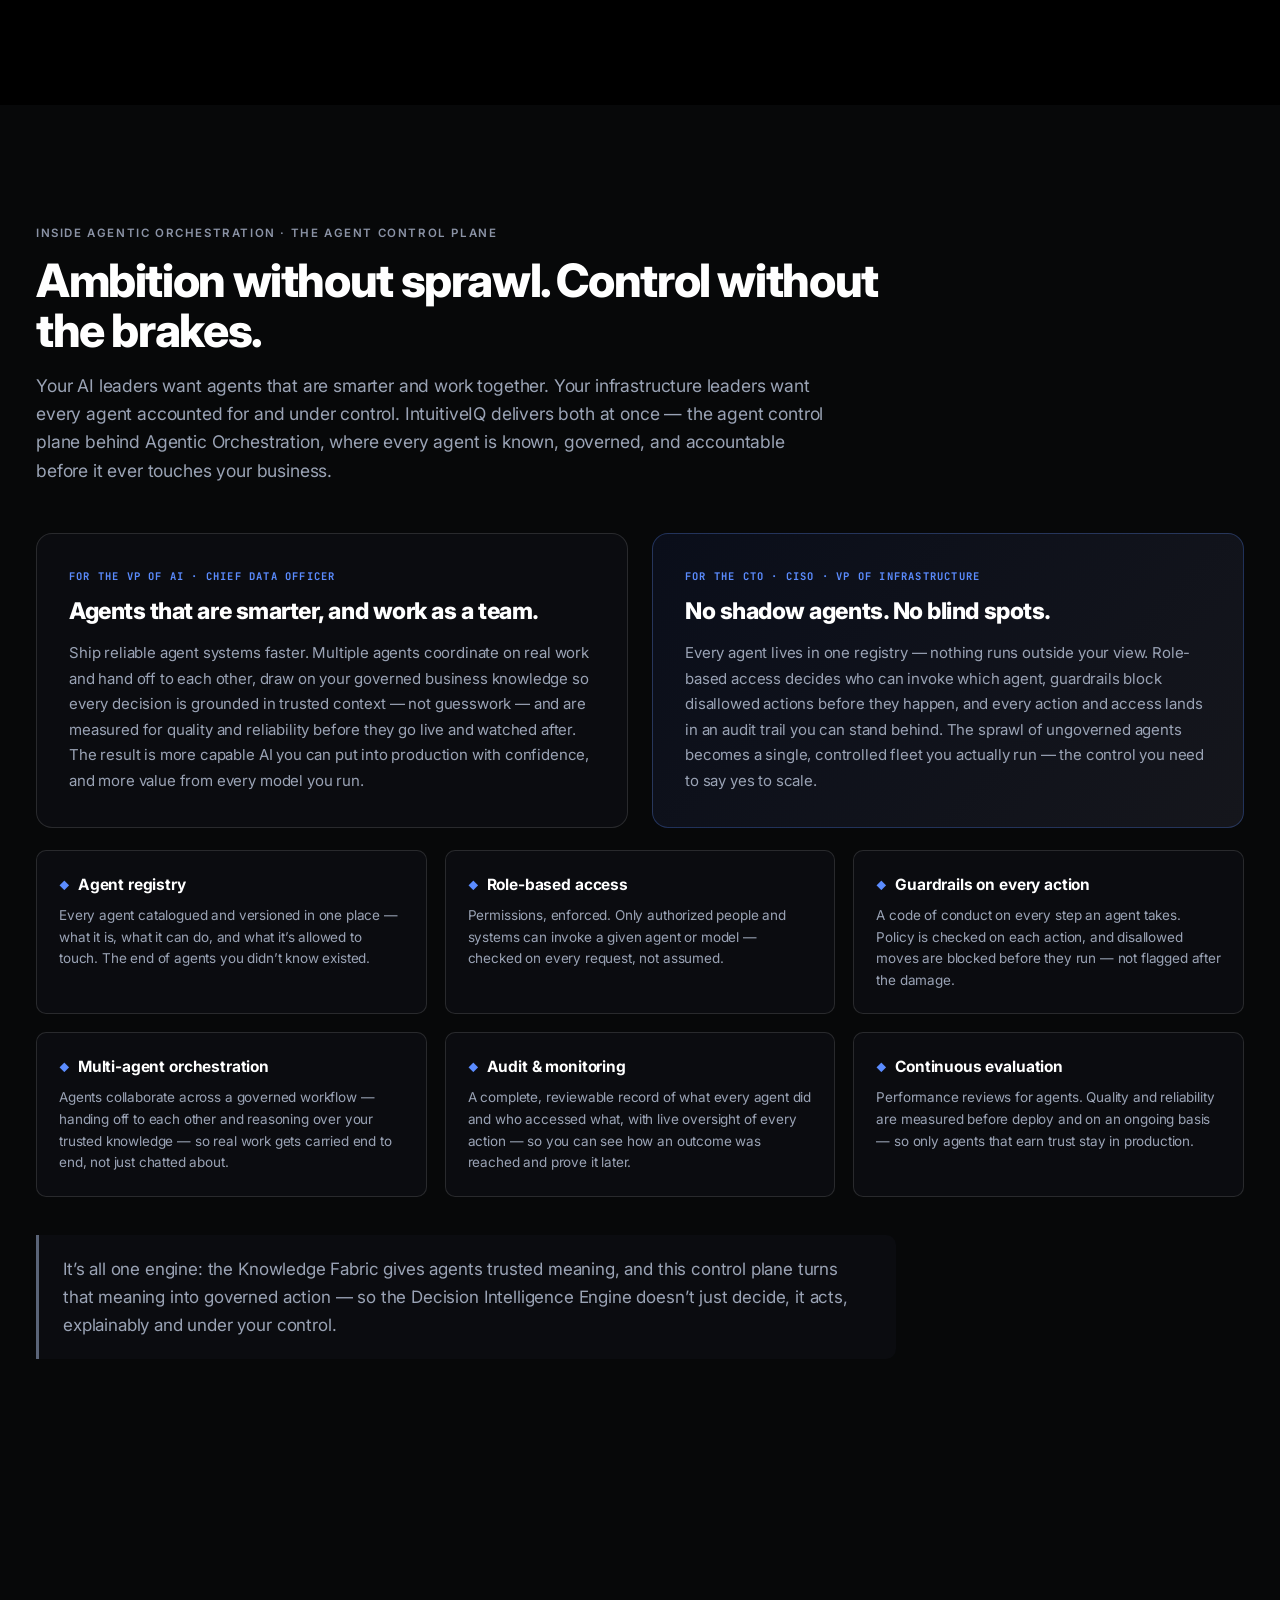
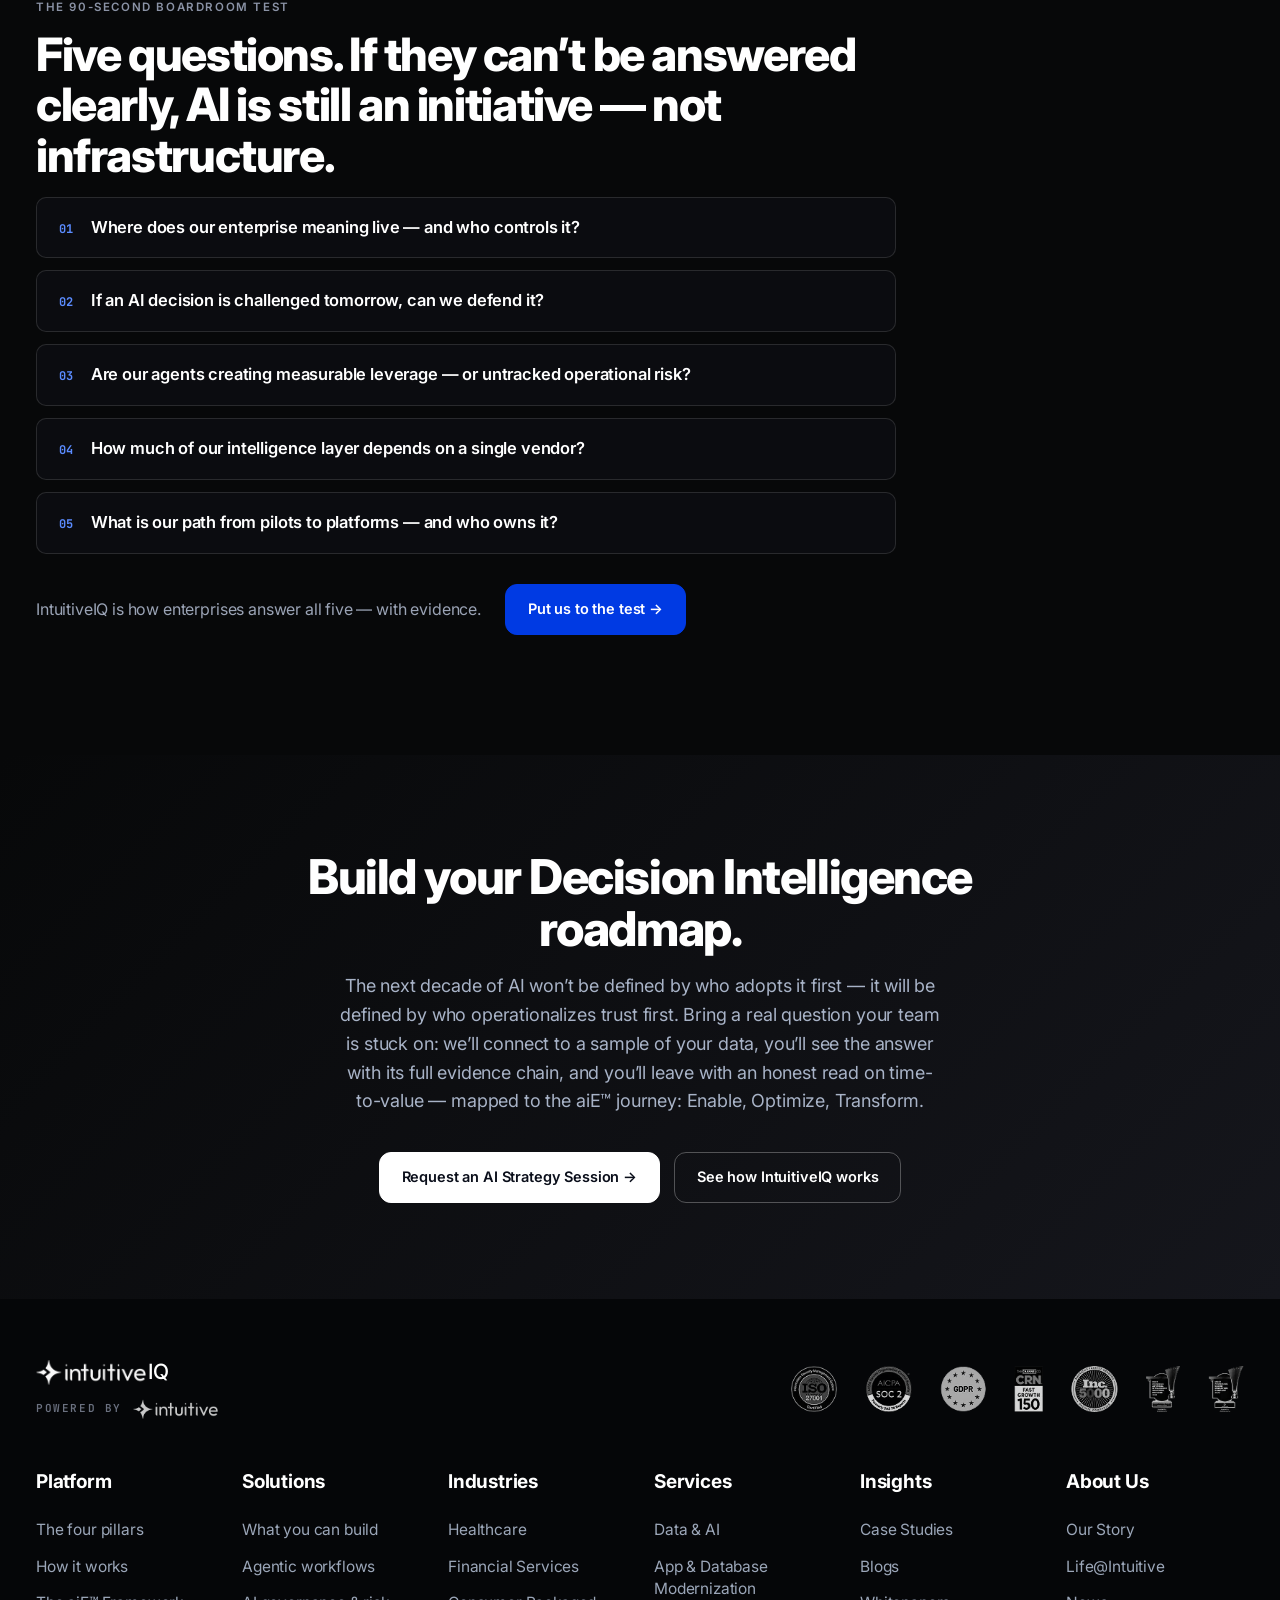
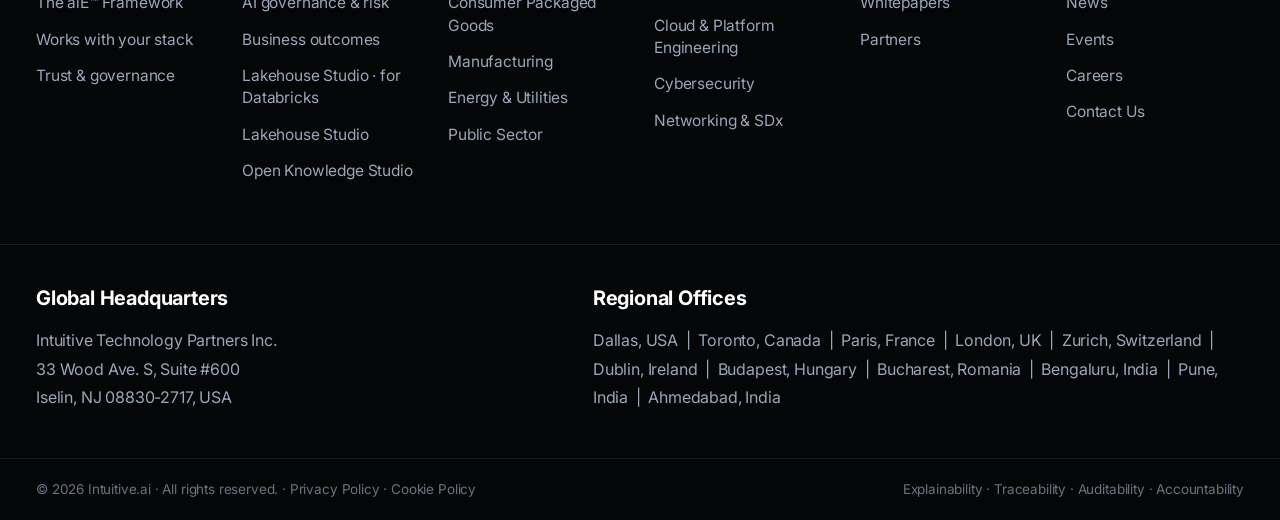
==== commit e6de8bcb: "Business-language sweep across all 5 main pages (5-agent jargon audit, 30 rewrites) Mechanism→outcom" ====
--- a/index.html
+++ b/index.html
@@ -23,7 +23,7 @@
   <link rel="preconnect" href="https://api.fontshare.com" crossorigin>
   <link href="https://fonts.googleapis.com/css2?family=Inter:wght@400;500;600;700;800&family=JetBrains+Mono:wght@500&display=swap" rel="stylesheet">
   <link href="https://api.fontshare.com/v2/css?f[]=satoshi@400,500,700,900&display=swap" rel="stylesheet">
-  <link rel="stylesheet" href="styles.css?v=20260612e" />
+  <link rel="stylesheet" href="styles.css?v=20260612f" />
   <meta property="og:image" content="https://intuitiveiq.ai/assets/og-image.png" />
   <meta property="og:image:width" content="1200" />
   <meta property="og:image:height" content="630" />
@@ -199,7 +199,7 @@
       <div><b>600+</b><span>canonical business concepts</span></div>
       <div><b>50K+</b><span>data assets governed</span></div>
       <div><b>30K+</b><span>clinical &amp; business documents</span></div>
-      <div><b>Multi-cloud</b><span>federated · zero ETL</span></div>
+      <div><b>Multi-cloud</b><span>works on the data you already have — no migration</span></div>
     </div>
   </div>
   <!-- Decorative grid + glow -->
@@ -215,7 +215,7 @@
     </div>
     <div class="promise-item">
       <h4>Traceability</h4>
-      <p>Track which data, model, agent, tool, and policy contributed to the outcome.</p>
+      <p>See exactly what produced every outcome — the data, the AI, and the policies behind it.</p>
     </div>
     <div class="promise-item">
       <h4>Auditability</h4>
@@ -465,7 +465,7 @@
           </circle>
         </svg>
         <div class="vs-caption">
-          <b>Every number, traceable to its source</b> · watch data flow from your business systems through quality checks into a governed business term — defendable end-to-end
+          <b>Every number, traceable to its source</b> · watch data flow from your business systems through quality checks into a governed business term — defensible end-to-end
         </div>
       </div>
 
@@ -680,7 +680,7 @@
           </div>
         </div>
         <div class="vs-caption">
-          <b>Ask anything · get the why and what</b> · the assistant reasons over the Knowledge Fabric, the mapping engine, and lineage — every answer ships with its sources, signal weights, and a visual trace
+          <b>Ask anything · get the why and what</b> · every answer comes with its evidence — the sources behind it, why the platform is confident, and the full data trail you can defend in an audit
         </div>
       </div>
 
@@ -768,7 +768,7 @@
           </div>
         </div>
         <div class="vs-caption">
-          <b>From a sentence to a governed digital worker</b> · describe the outcome you want — agents interpret it through your Knowledge Fabric, check every system in a single query, and route the alert to the right team with every step policy-checked and logged for audit. No engineering ticket. No spreadsheet.
+          <b>From a sentence to a governed digital worker</b> · describe the outcome you want — agents interpret it through your Knowledge Fabric, check every relevant system at once, and route the alert to the right team with every step policy-checked and logged for audit. No engineering ticket. No spreadsheet.
         </div>
       </div>
 
@@ -778,7 +778,7 @@
           <div class="conf-header">
             <div class="conf-title-block">
               <span class="conf-title">Actions Console</span>
-              <span class="conf-sub">decisions become writebacks · in the systems you already run</span>
+              <span class="conf-sub">decisions become action · in the systems you already run</span>
             </div>
             <div class="conf-legend">
               <span class="cl green">executed</span>
@@ -848,7 +848,7 @@
           </div>
         </div>
         <div class="vs-caption">
-          <b>From decision to writeback</b> · actions land in the systems you already run — your lakehouse, your chat, your ticketing — every one policy-checked, approved where required, and logged end to end
+          <b>From decision to action</b> · every action lands in the systems you already run — your data platform, your chat, your ticketing — every one policy-checked, approved where required, and logged end to end
         </div>
       </div>
 
@@ -968,7 +968,7 @@
       <div class="persona-card">
         <span class="persona-tag">For the VP of AI &middot; Chief Data Officer</span>
         <h3>Agents that are smarter, and work as a team.</h3>
-        <p>Ship reliable agent systems faster. Multiple agents coordinate on real work and hand off to each other, reason over your knowledge-graph memory so every decision is grounded in trusted context &mdash; not guesswork &mdash; and are measured for quality and reliability before they go live and watched after. The result is more capable AI you can put into production with confidence, and more value from every model you run.</p>
+        <p>Ship reliable agent systems faster. Multiple agents coordinate on real work and hand off to each other, draw on your governed business knowledge so every decision is grounded in trusted context &mdash; not guesswork &mdash; and are measured for quality and reliability before they go live and watched after. The result is more capable AI you can put into production with confidence, and more value from every model you run.</p>
       </div>
       <div class="persona-card accent">
         <span class="persona-tag">For the CTO &middot; CISO &middot; VP of Infrastructure</span>
@@ -981,7 +981,7 @@
       <div class="cap-card"><h4>Role-based access</h4><p>Permissions, enforced. Only authorized people and systems can invoke a given agent or model &mdash; checked on every request, not assumed.</p></div>
       <div class="cap-card"><h4>Guardrails on every action</h4><p>A code of conduct on every step an agent takes. Policy is checked on each action, and disallowed moves are blocked before they run &mdash; not flagged after the damage.</p></div>
       <div class="cap-card"><h4>Multi-agent orchestration</h4><p>Agents collaborate across a governed workflow &mdash; handing off to each other and reasoning over your trusted knowledge &mdash; so real work gets carried end to end, not just chatted about.</p></div>
-      <div class="cap-card"><h4>Audit &amp; observability</h4><p>A complete, reviewable record of what every agent did and who accessed what, plus live tracing of every run &mdash; so you can see how an outcome was reached and prove it later.</p></div>
+      <div class="cap-card"><h4>Audit &amp; monitoring</h4><p>A complete, reviewable record of what every agent did and who accessed what, with live oversight of every action &mdash; so you can see how an outcome was reached and prove it later.</p></div>
       <div class="cap-card"><h4>Continuous evaluation</h4><p>Performance reviews for agents. Quality and reliability are measured before deploy and on an ongoing basis &mdash; so only agents that earn trust stay in production.</p></div>
     </div>
     <p class="solution-line" style="margin-top:38px">It&rsquo;s all one engine: the Knowledge Fabric gives agents trusted meaning, and this control plane turns that meaning into governed action &mdash; so the Decision Intelligence Engine doesn&rsquo;t just decide, it acts, explainably and under your control.</p>
@@ -1106,6 +1106,6 @@
   </div>
 </footer>
 
-<script src="script.js?v=20260612e" defer></script>
+<script src="script.js?v=20260612f" defer></script>
 </body>
 </html>
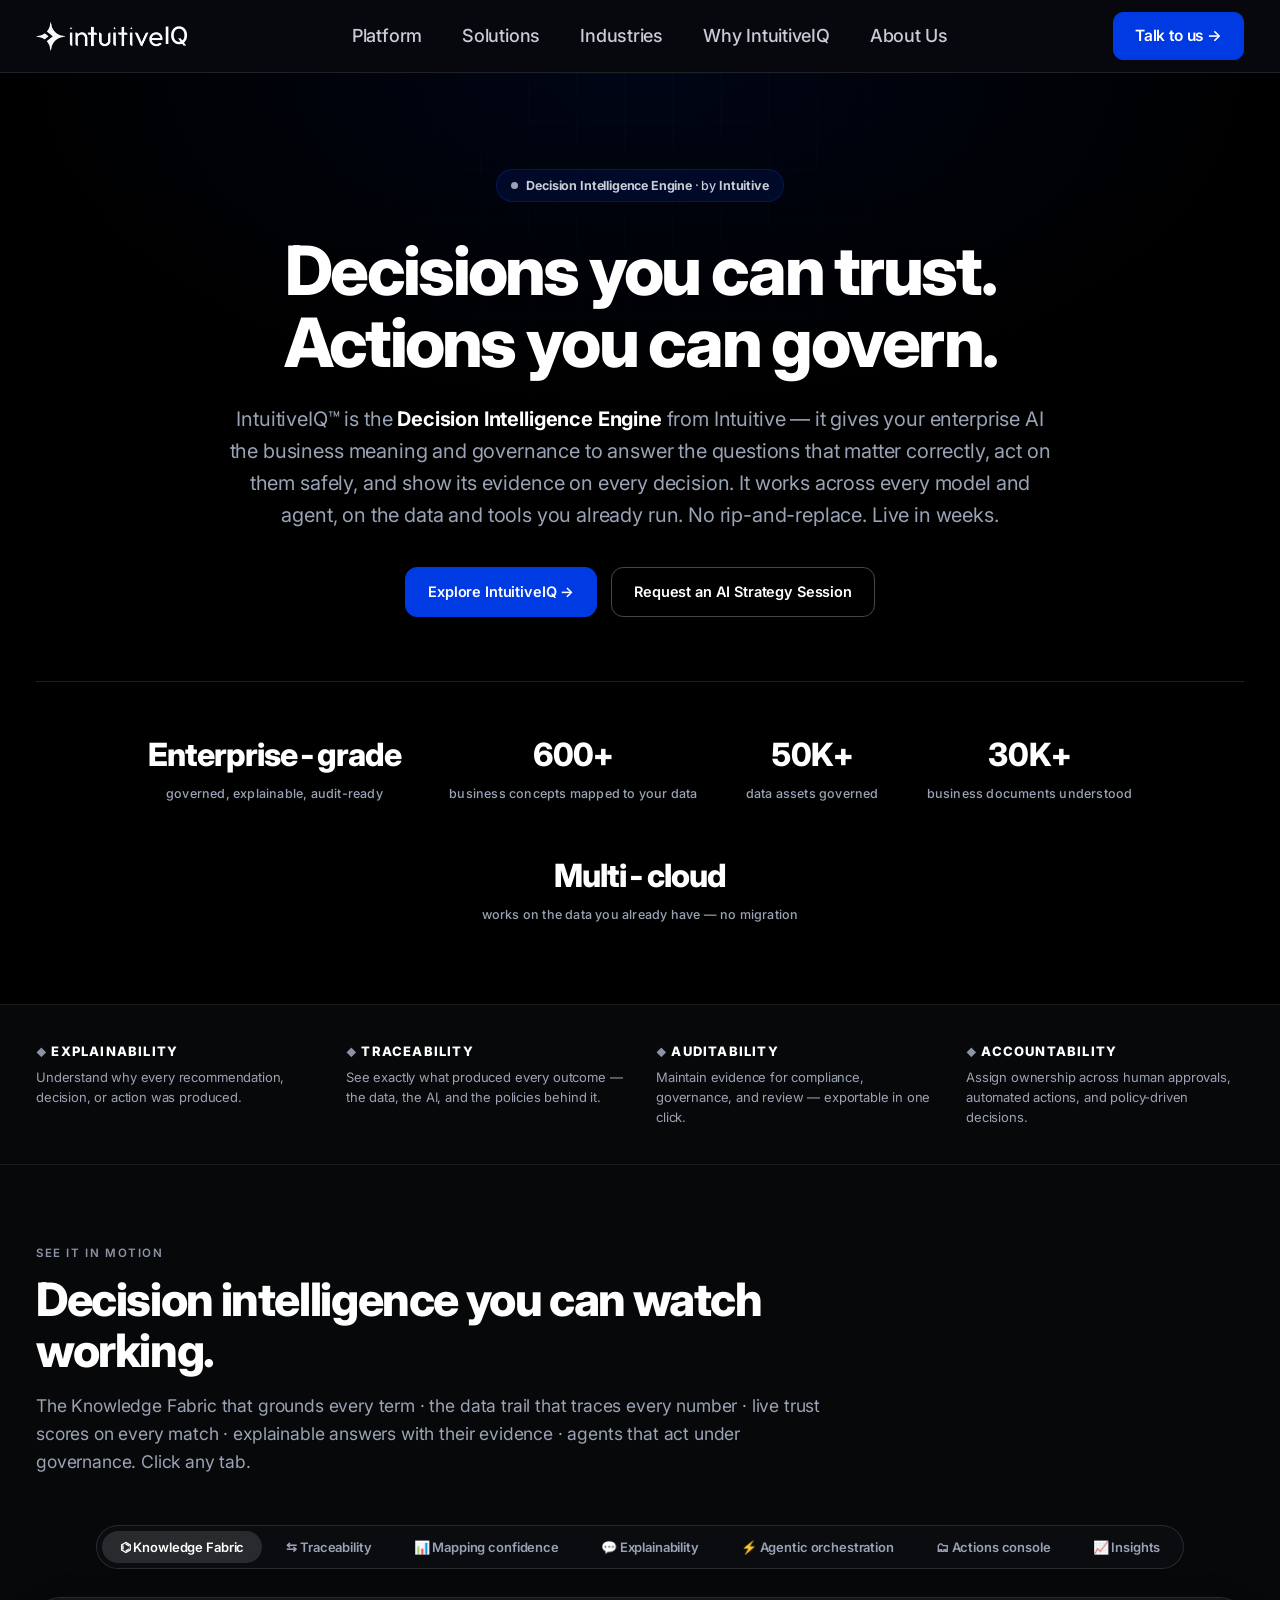
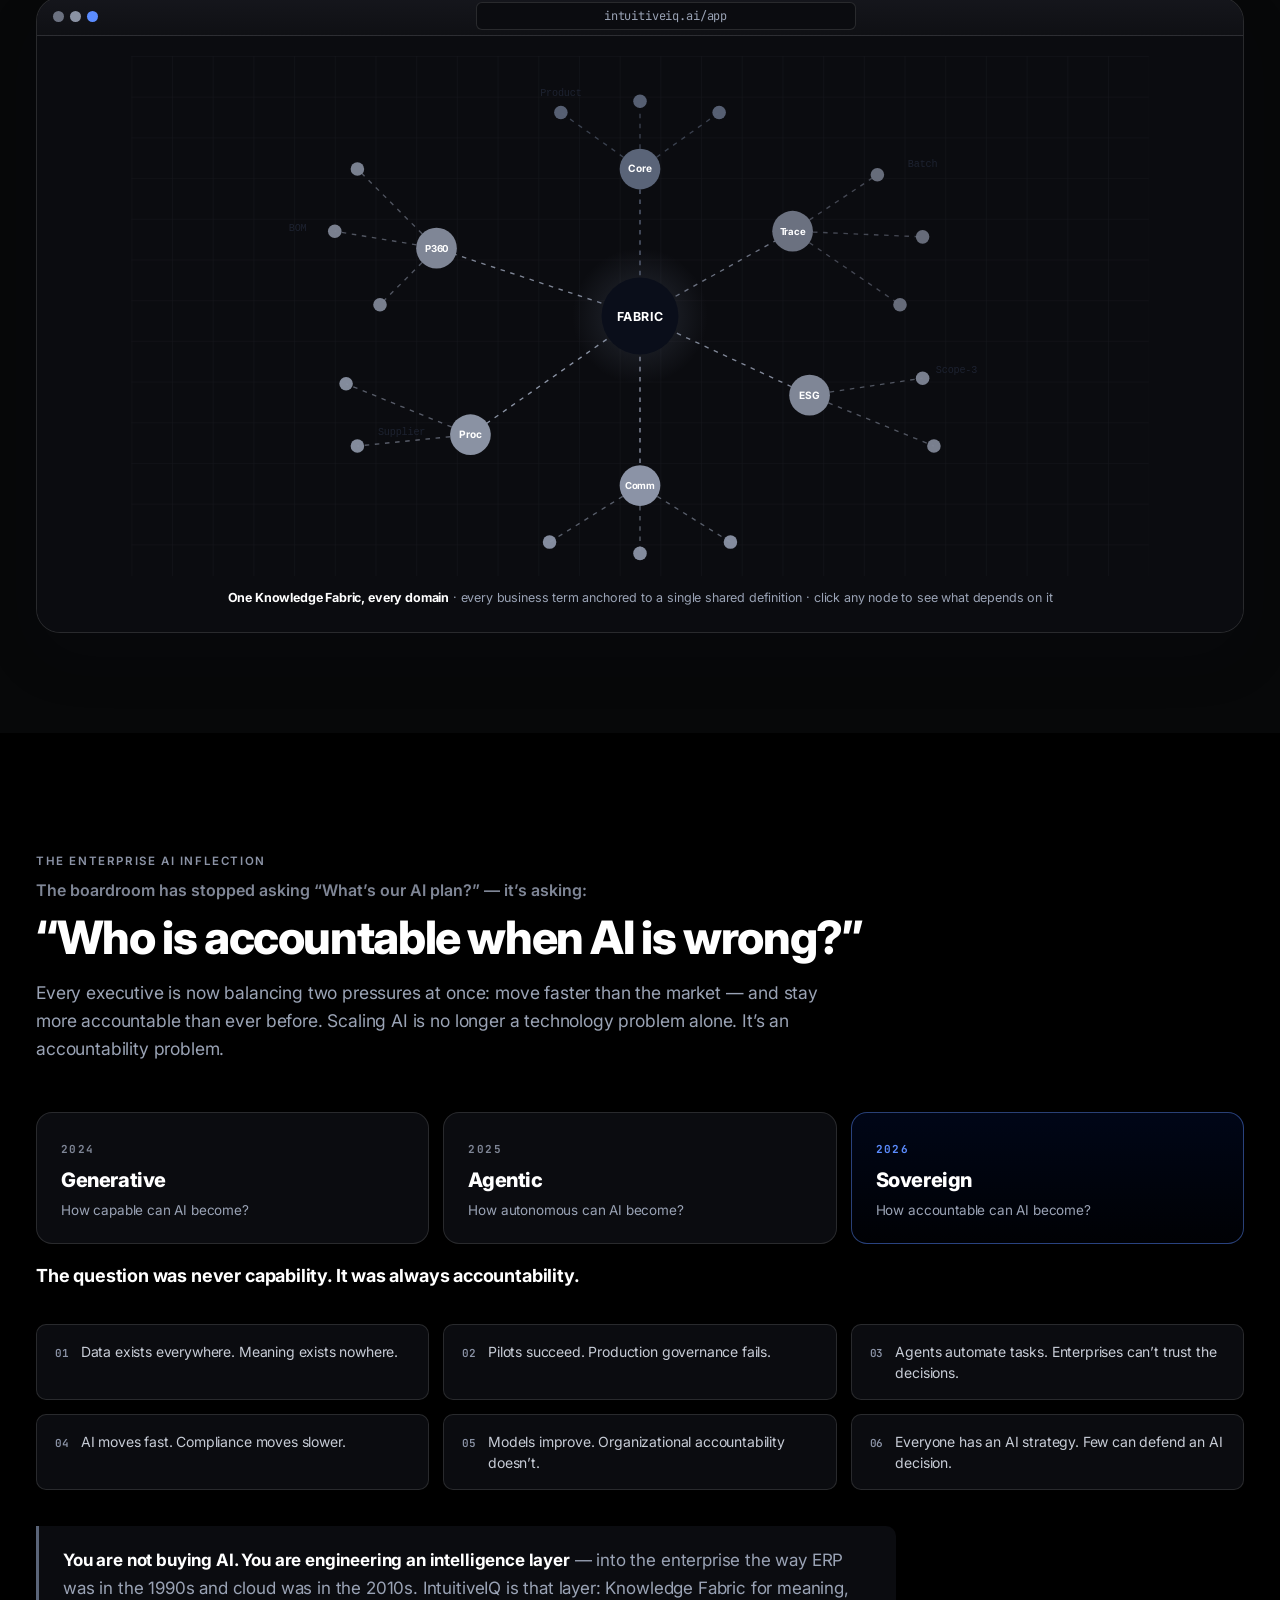
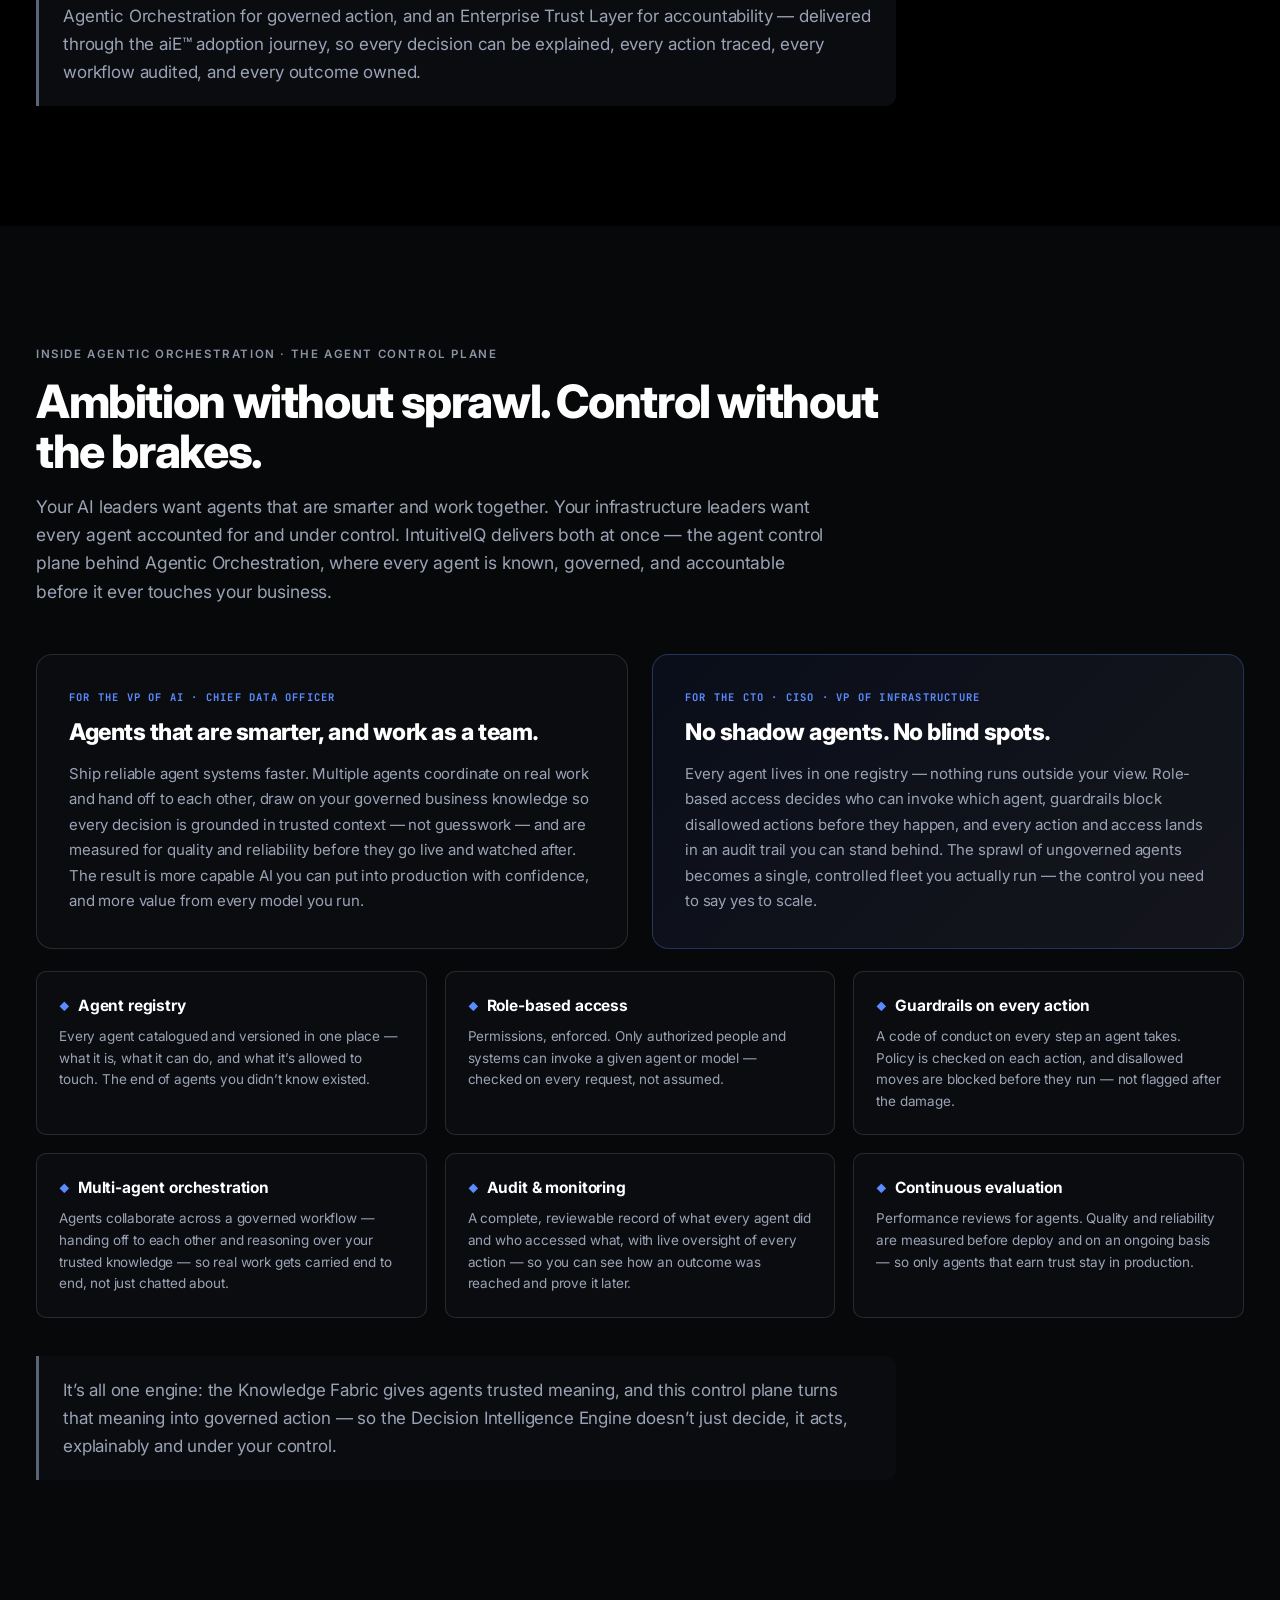
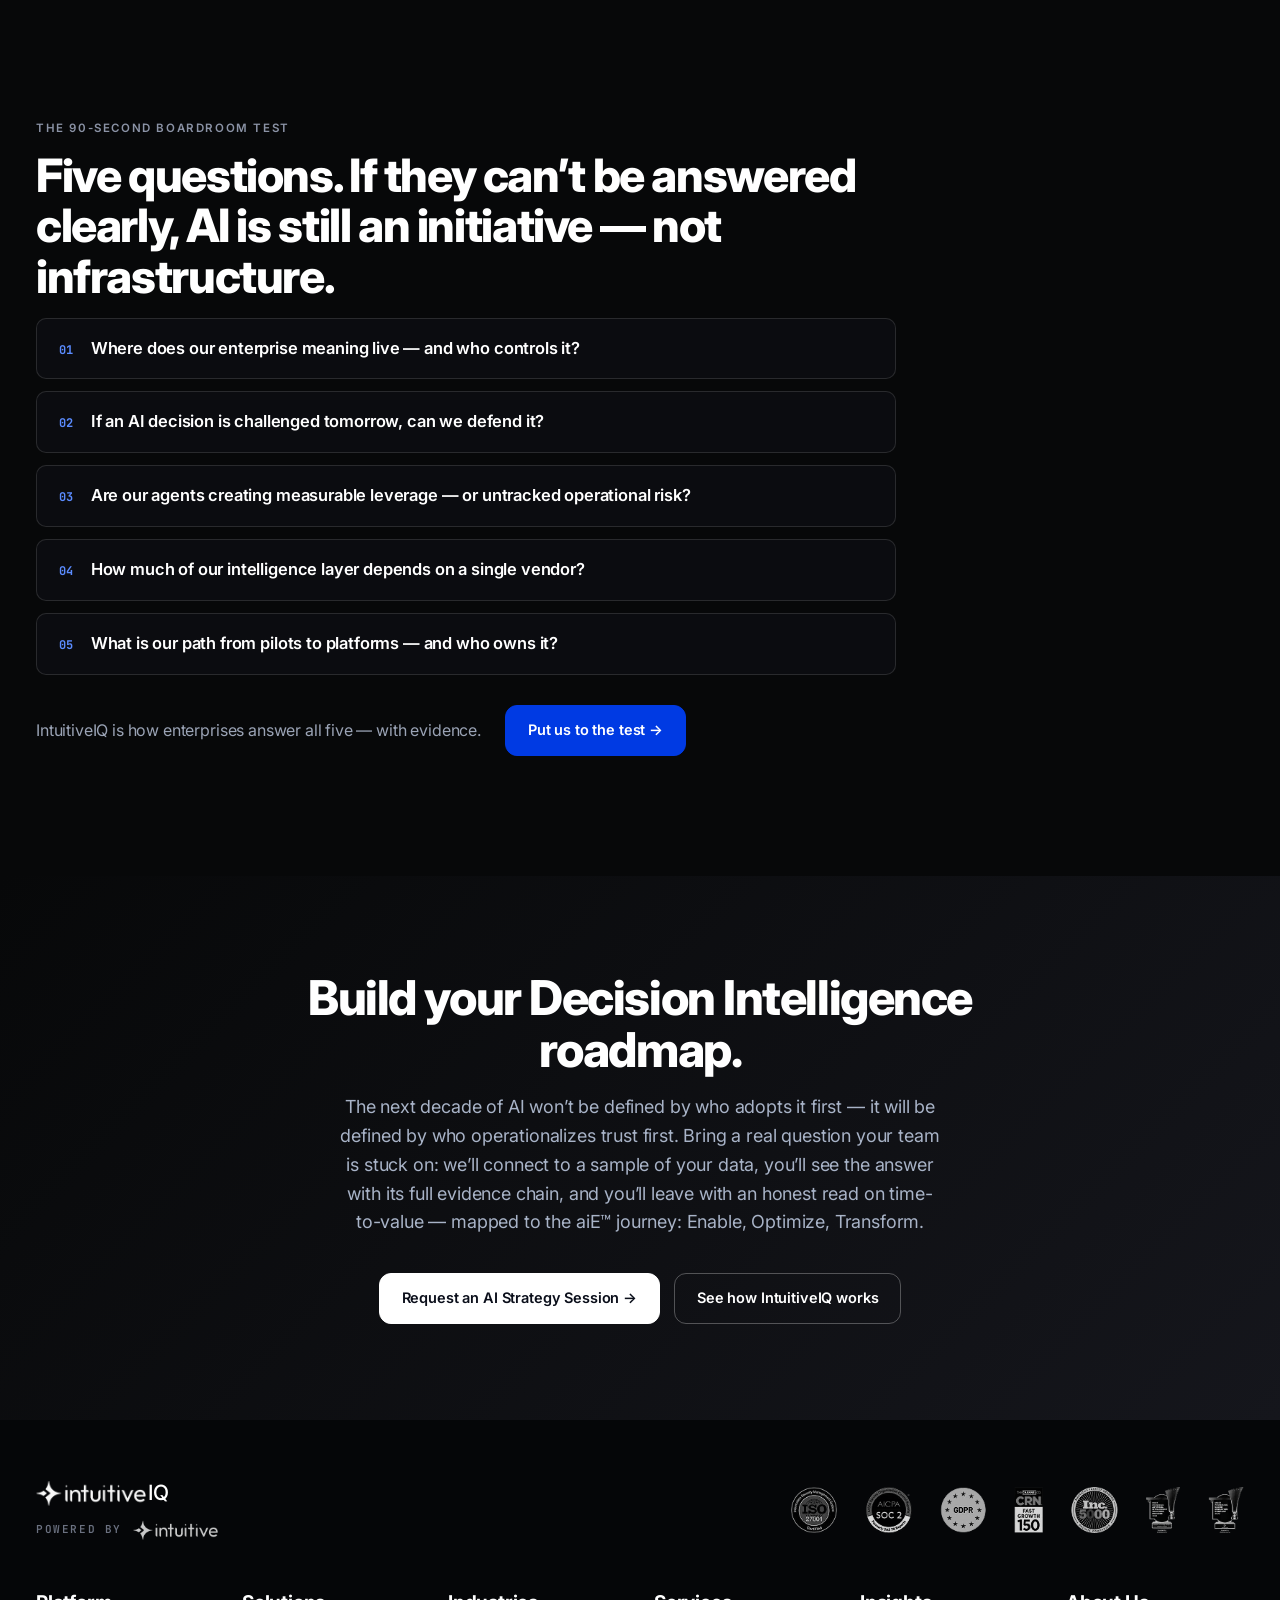
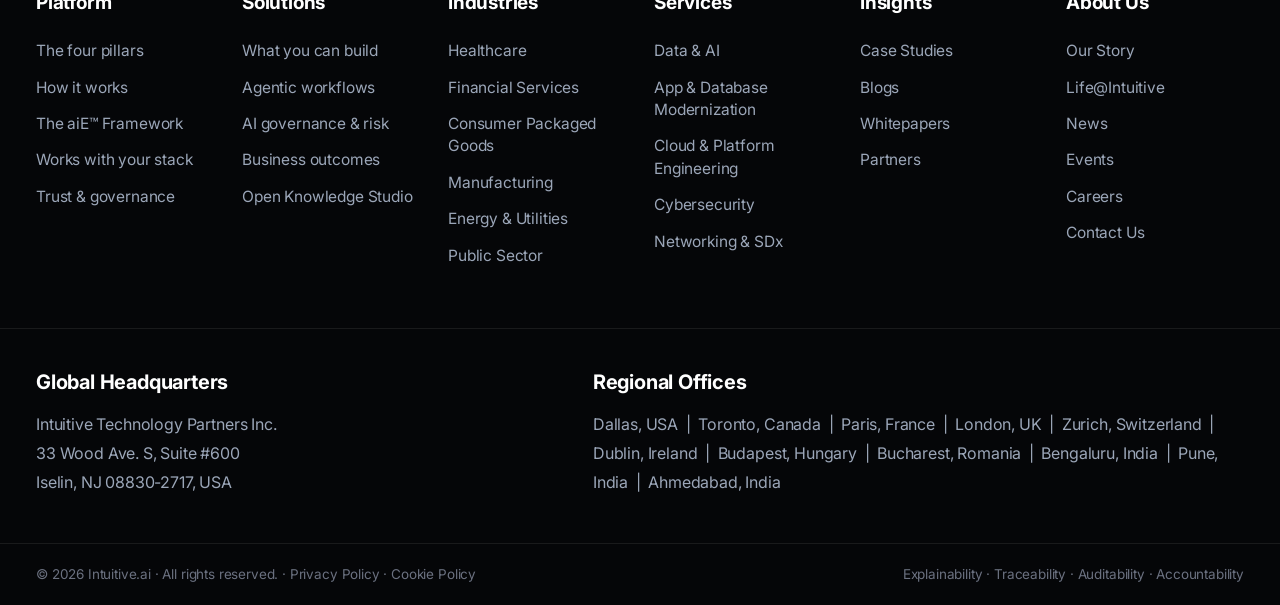
==== commit 07d534ef: "intuitiveiq.ai: address colleague review feedback - hero: drop product wording, simplify the Decisio" ====
--- a/index.html
+++ b/index.html
@@ -23,7 +23,7 @@
   <link rel="preconnect" href="https://api.fontshare.com" crossorigin>
   <link href="https://fonts.googleapis.com/css2?family=Inter:wght@400;500;600;700;800&family=JetBrains+Mono:wght@500&display=swap" rel="stylesheet">
   <link href="https://api.fontshare.com/v2/css?f[]=satoshi@400,500,700,900&display=swap" rel="stylesheet">
-  <link rel="stylesheet" href="styles.css?v=20260612f" />
+  <link rel="stylesheet" href="styles.css?v=20260612g" />
   <meta property="og:image" content="https://intuitiveiq.ai/assets/og-image.png" />
   <meta property="og:image:width" content="1200" />
   <meta property="og:image:height" content="630" />
@@ -39,7 +39,7 @@
   "name": "IntuitiveIQ",
   "url": "https://intuitiveiq.ai/",
   "logo": "https://intuitiveiq.ai/assets/icon-512.png",
-  "description": "The Decision Intelligence Engine for Enterprise AI, a product of Intuitive.",
+  "description": "The Decision Intelligence Engine for Enterprise AI, from Intuitive.",
   "parentOrganization": {
     "@type": "Organization",
     "name": "Intuitive",
@@ -104,7 +104,6 @@
               <a href="solutions.html#agentic-workflows">Agentic business workflows</a>
               <a href="solutions.html#governance">AI governance &amp; risk</a>
               <a href="solutions.html#outcomes">Business outcomes</a>
-              <a href="https://dbx.intuitiveiq.ai/lakehouse/">Lakehouse Studio · for Databricks</a>
             </div>
           </div>
         </div>
@@ -178,27 +177,24 @@
   <div class="container hero-inner">
     <div class="hero-badge">
       <span class="dot"></span>
-      <span><b>Decision Intelligence Engine</b> · a product of <b>Intuitive.ai</b></span>
+      <span><b>Decision Intelligence Engine</b> · by <b>Intuitive</b></span>
     </div>
     <h1 class="hero-title">
       Decisions you can <span class="grad">trust.</span><br/>
       Actions you can <span class="grad">govern.</span>
     </h1>
     <p class="hero-sub">
-      IntuitiveIQ™ is the <a href="platform.html#platform" style="color:#fff;font-weight:700">Decision Intelligence Engine</a> within Intuitive&rsquo;s <b>aiE™ Framework</b> — combining <b>Knowledge Fabric</b>
-      and <b>Agentic Orchestration</b> so your enterprise can run governed, multi-model,
-      multi-agent AI with explainability, traceability, auditability, and accountability
-      on every decision. No rip-and-replace. Live in weeks.
+      IntuitiveIQ™ is the <a href="platform.html#platform" style="color:#fff;font-weight:700">Decision Intelligence Engine</a> from Intuitive — it gives your enterprise AI the business meaning and governance to answer the questions that matter correctly, act on them safely, and show its evidence on every decision. It works across every model and agent, on the data and tools you already run. No rip-and-replace. Live in weeks.
     </p>
     <div class="hero-actions">
       <a href="platform.html" class="btn btn-primary lg">Explore IntuitiveIQ →</a>
       <a href="#contact" class="btn btn-ghost lg">Request an AI Strategy Session</a>
     </div>
     <div class="hero-meta">
-      <div><b>4</b><span>industries live in production</span></div>
-      <div><b>600+</b><span>canonical business concepts</span></div>
+      <div><b>Enterprise-grade</b><span>governed, explainable, audit-ready</span></div>
+      <div><b>600+</b><span>business concepts mapped to your data</span></div>
       <div><b>50K+</b><span>data assets governed</span></div>
-      <div><b>30K+</b><span>clinical &amp; business documents</span></div>
+      <div><b>30K+</b><span>business documents understood</span></div>
       <div><b>Multi-cloud</b><span>works on the data you already have — no migration</span></div>
     </div>
   </div>
@@ -697,7 +693,7 @@
             <div class="act-nl-card">
               <div class="act-nl-label">Describe the workflow opportunity</div>
               <div class="act-nl-text">
-                <span class="act-typed">Find diabetic patients with HbA1c above 9% who have not had a nephrology referral in the last 12 months. Stars rating gap, equity-of-care risk for high-risk cohort.</span>
+                <span class="act-typed">Find diabetic patients with HbA1c above 9% who have not had a nephrology referral in the last 12 months.</span>
                 <span class="act-cursor">▌</span>
               </div>
             </div>
@@ -1048,9 +1044,7 @@
       <a href="solutions.html#agentic-workflows">Agentic workflows</a>
       <a href="solutions.html#governance">AI governance &amp; risk</a>
       <a href="solutions.html#outcomes">Business outcomes</a>
-              <a href="https://dbx.intuitiveiq.ai/lakehouse/">Lakehouse Studio · for Databricks</a>
-      <a href="https://dbx.intuitiveiq.ai/lakehouse/">Lakehouse Studio</a>
-        <a href="https://app.semantixiq.ai/app">Open Knowledge Studio</a>
+      <a href="https://app.semantixiq.ai/app">Open Knowledge Studio</a>
     </div>
     <div>
       <h5>Industries</h5>
--- a/styles.css
+++ b/styles.css
@@ -882,7 +882,7 @@
 }
 
 /* ===== Accessibility & professional polish (added 2026-06-12) ===== */
-html{color-scheme:dark}
+html{color-scheme:dark;scroll-padding-top:84px}
 .skip-link{position:absolute;left:-9999px;top:0;z-index:2000;background:#003ae3;color:#fff;
   padding:10px 18px;border-radius:0 0 10px 0;font-weight:600;font-size:14px;text-decoration:none}
 .skip-link:focus{left:0}
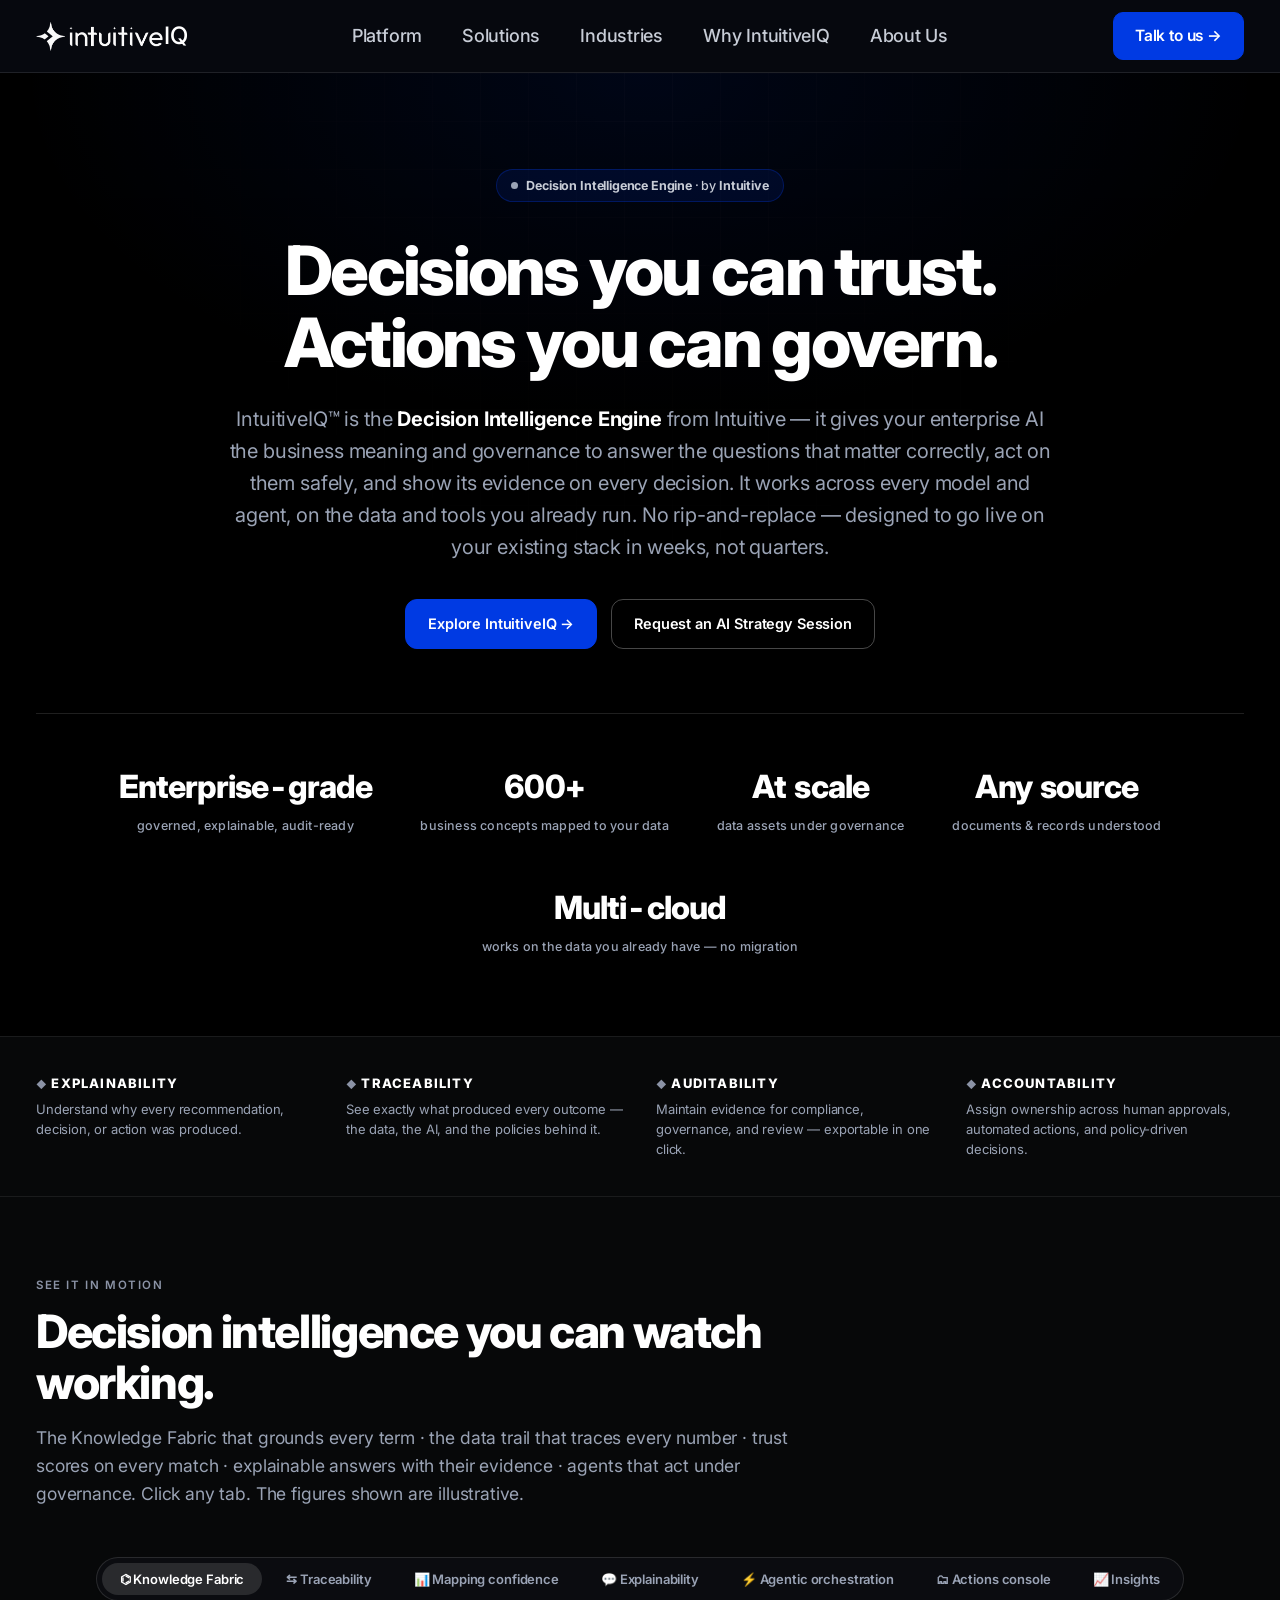
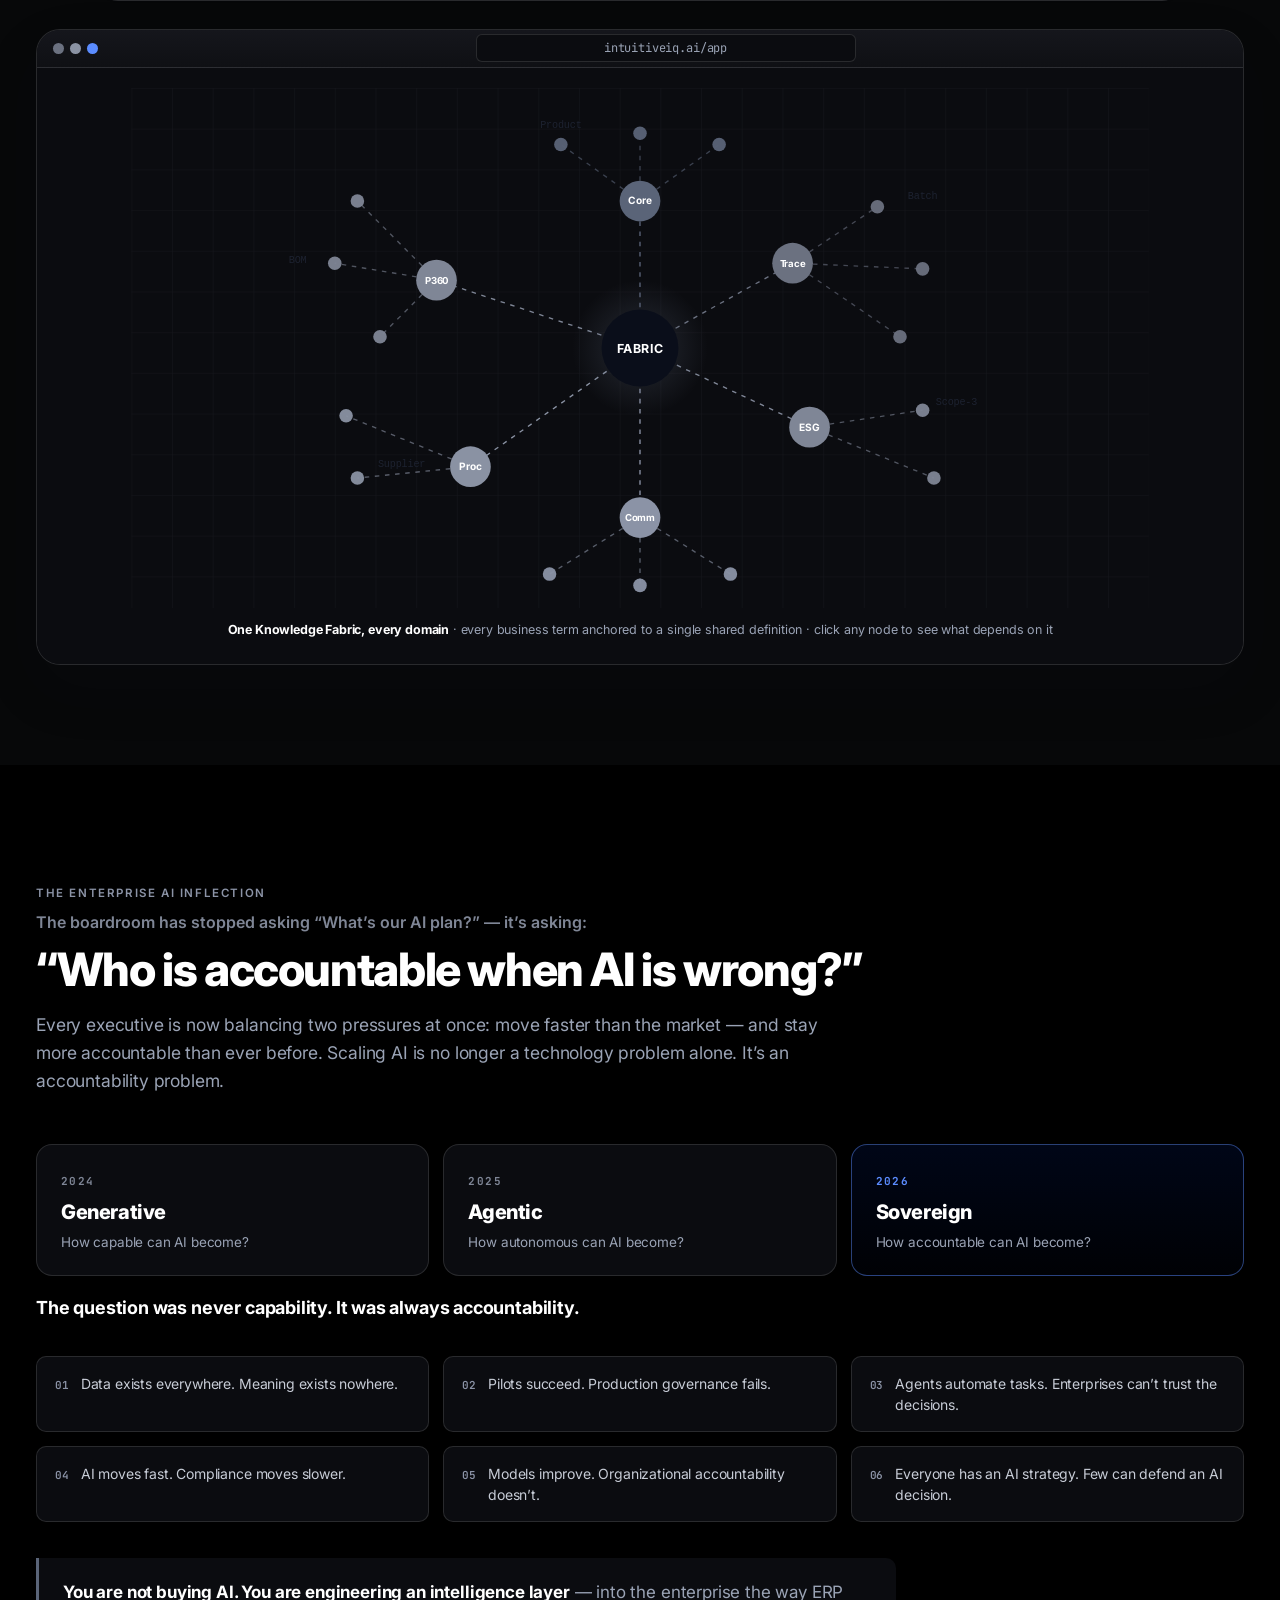
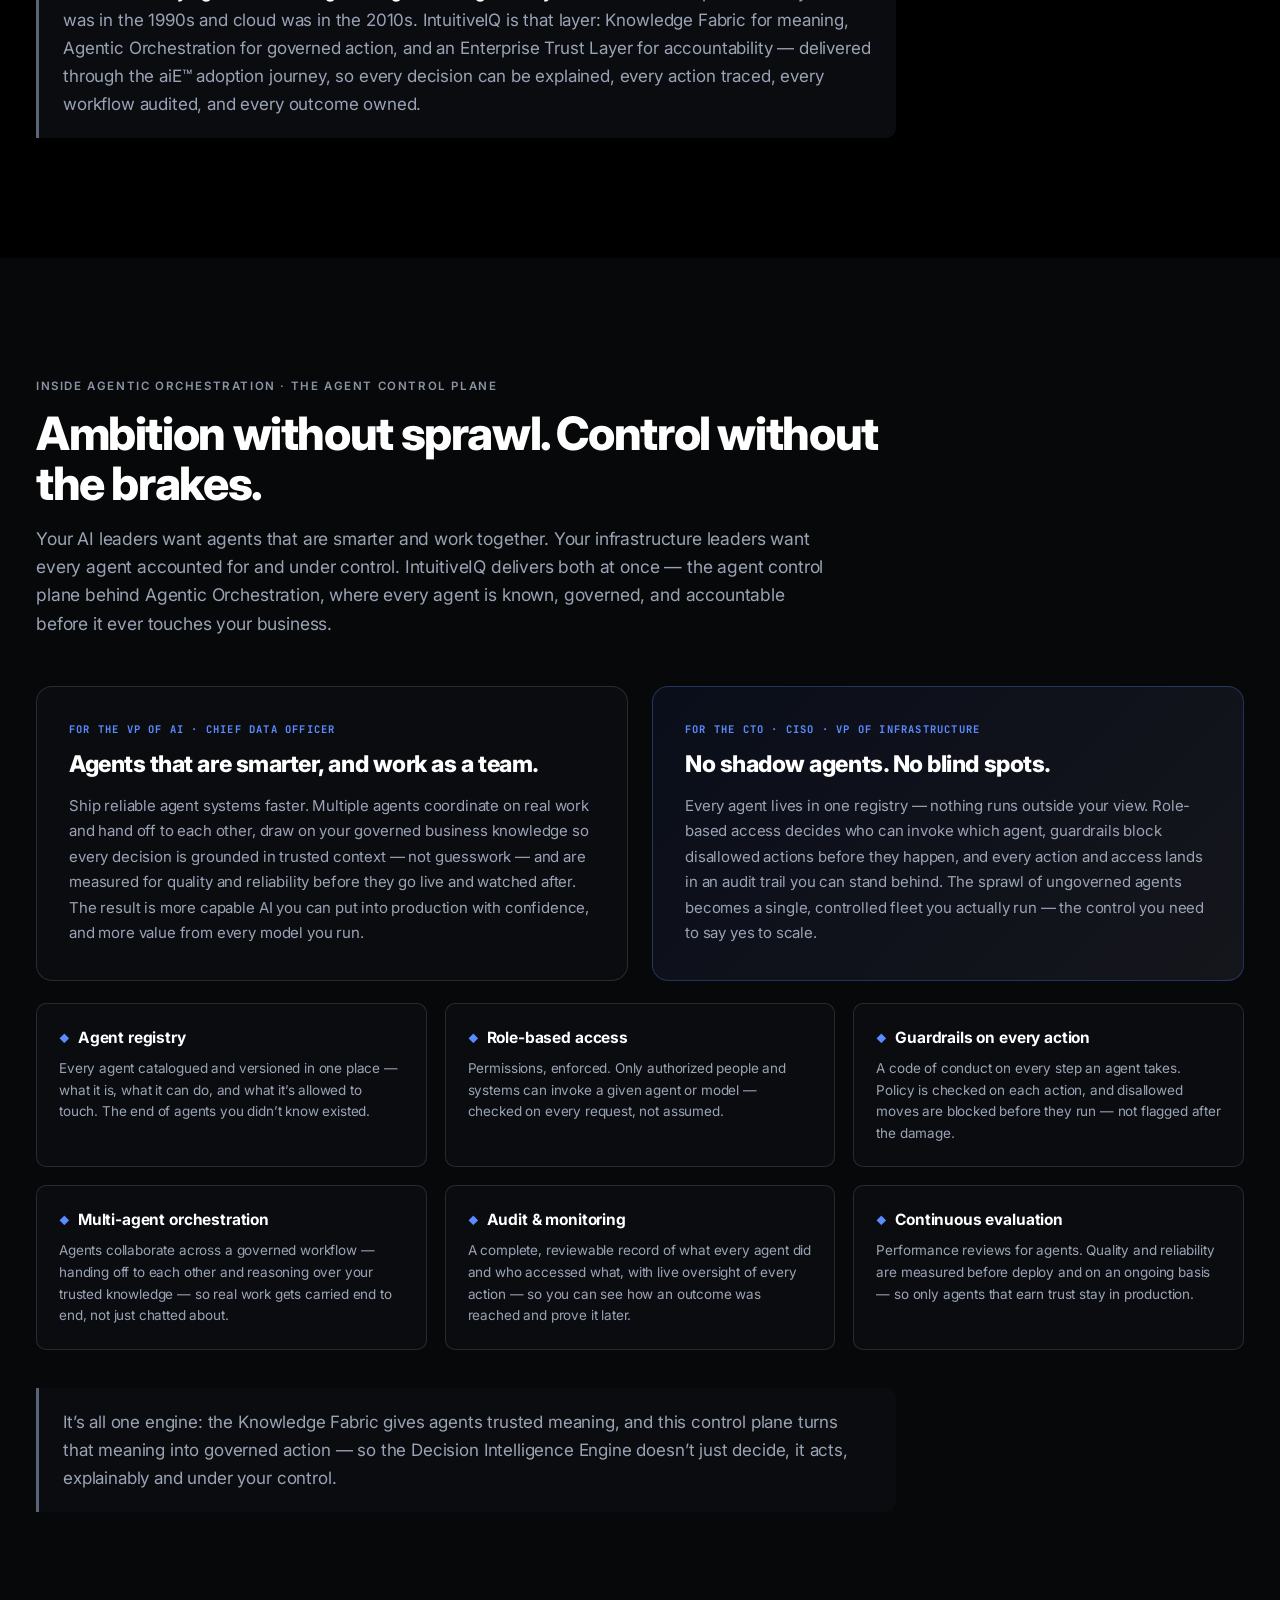
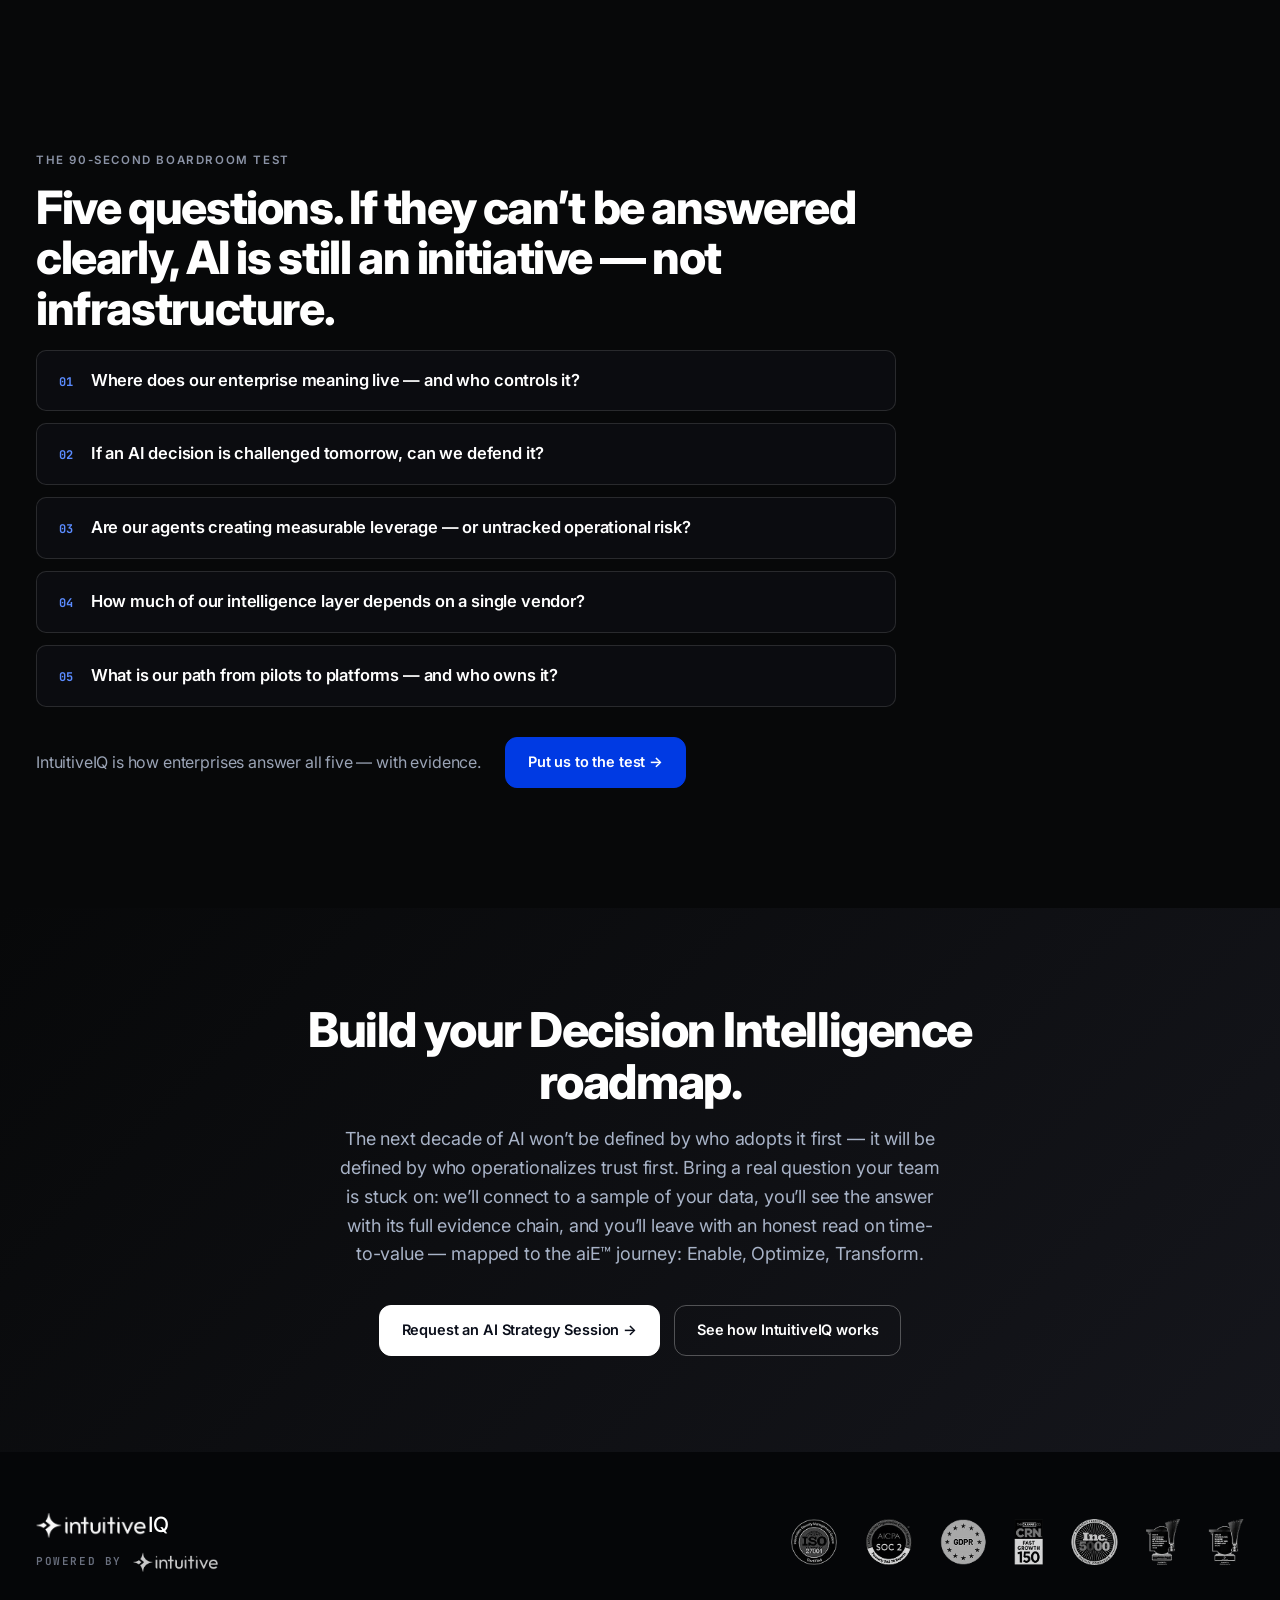
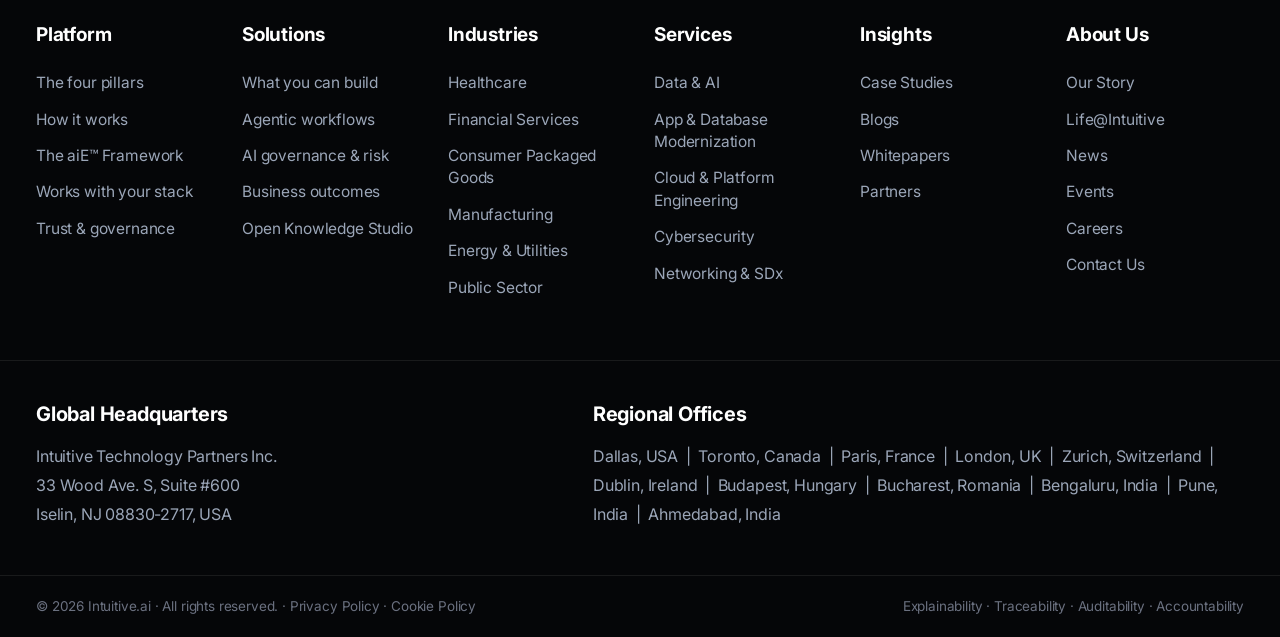
==== commit d9c47138: "intuitiveiq.ai: grounding pass — keep claims defensible, stop overcommitting - industries: drop unve" ====
--- a/index.html
+++ b/index.html
@@ -184,7 +184,7 @@
       Actions you can <span class="grad">govern.</span>
     </h1>
     <p class="hero-sub">
-      IntuitiveIQ™ is the <a href="platform.html#platform" style="color:#fff;font-weight:700">Decision Intelligence Engine</a> from Intuitive — it gives your enterprise AI the business meaning and governance to answer the questions that matter correctly, act on them safely, and show its evidence on every decision. It works across every model and agent, on the data and tools you already run. No rip-and-replace. Live in weeks.
+      IntuitiveIQ™ is the <a href="platform.html#platform" style="color:#fff;font-weight:700">Decision Intelligence Engine</a> from Intuitive — it gives your enterprise AI the business meaning and governance to answer the questions that matter correctly, act on them safely, and show its evidence on every decision. It works across every model and agent, on the data and tools you already run. No rip-and-replace — designed to go live on your existing stack in weeks, not quarters.
     </p>
     <div class="hero-actions">
       <a href="platform.html" class="btn btn-primary lg">Explore IntuitiveIQ →</a>
@@ -193,8 +193,8 @@
     <div class="hero-meta">
       <div><b>Enterprise-grade</b><span>governed, explainable, audit-ready</span></div>
       <div><b>600+</b><span>business concepts mapped to your data</span></div>
-      <div><b>50K+</b><span>data assets governed</span></div>
-      <div><b>30K+</b><span>business documents understood</span></div>
+      <div><b>At scale</b><span>data assets under governance</span></div>
+      <div><b>Any source</b><span>documents &amp; records understood</span></div>
       <div><b>Multi-cloud</b><span>works on the data you already have — no migration</span></div>
     </div>
   </div>
@@ -229,7 +229,7 @@
   <div class="container">
     <p class="eyebrow">See it in motion</p>
     <h2 class="section-title">Decision intelligence you can watch working.</h2>
-    <p class="section-sub">The Knowledge Fabric that grounds every term · the data trail that traces every number · live trust scores on every match · explainable answers with their evidence · agents that act under governance. Click any tab.</p>
+    <p class="section-sub">The Knowledge Fabric that grounds every term · the data trail that traces every number · trust scores on every match · explainable answers with their evidence · agents that act under governance. Click any tab. The figures shown are illustrative.</p>
 
     <div class="visual-tabs" role="tablist" aria-label="Decision intelligence in motion">
       <button class="vt-pill active" data-vt="kg" role="tab" id="tab-kg" aria-controls="panel-kg" aria-selected="true">⌬ Knowledge Fabric</button>
@@ -605,7 +605,7 @@
               <div class="ask-avatar ai">IQ</div>
               <div class="ask-bubble">
                 <span class="ask-bubble-text">
-                  Six independent checks agreed strongly. The match is auto-approved because every trusted metadata source confirms it — the catalog rule, the primary-key declaration, and the name match against the GS1 industry standard for Product identifiers (GTIN — every retail barcode in the world).
+                  Six independent checks agreed strongly. The match is auto-approved because every trusted metadata source confirms it — the catalog rule, the primary-key declaration, and the name match against the GS1 industry standard for Product identifiers (GTIN — the global retail barcode standard).
                 </span>
 
                 <!-- Embedded mini reasoning path -->
@@ -764,7 +764,7 @@
           </div>
         </div>
         <div class="vs-caption">
-          <b>From a sentence to a governed digital worker</b> · describe the outcome you want — agents interpret it through your Knowledge Fabric, check every relevant system at once, and route the alert to the right team with every step policy-checked and logged for audit. No engineering ticket. No spreadsheet.
+          <b>From a sentence to a governed digital worker</b> · describe the outcome you want — agents interpret it through your Knowledge Fabric, check the relevant systems, and route the alert to the right team with every step policy-checked and logged for audit. No engineering ticket. No spreadsheet.
         </div>
       </div>
 
@@ -834,7 +834,7 @@
           </div>
 
           <div class="conf-footer">
-            <span><b>Every action writes back</b> to your systems</span>
+            <span><b>Actions write back</b> to your systems</span>
             <span class="conf-dot">●</span>
             <span><b>Policy-checked</b> before execution</span>
             <span class="conf-dot">●</span>
@@ -854,7 +854,7 @@
           <div class="conf-header">
             <div class="conf-title-block">
               <span class="conf-title">Decision Insights</span>
-              <span class="conf-sub">live business KPIs · every number drills down to its evidence</span>
+              <span class="conf-sub">business KPIs · every number drills down to its evidence</span>
             </div>
             <div class="conf-legend">
               <span class="cl green">last 30 days</span>
